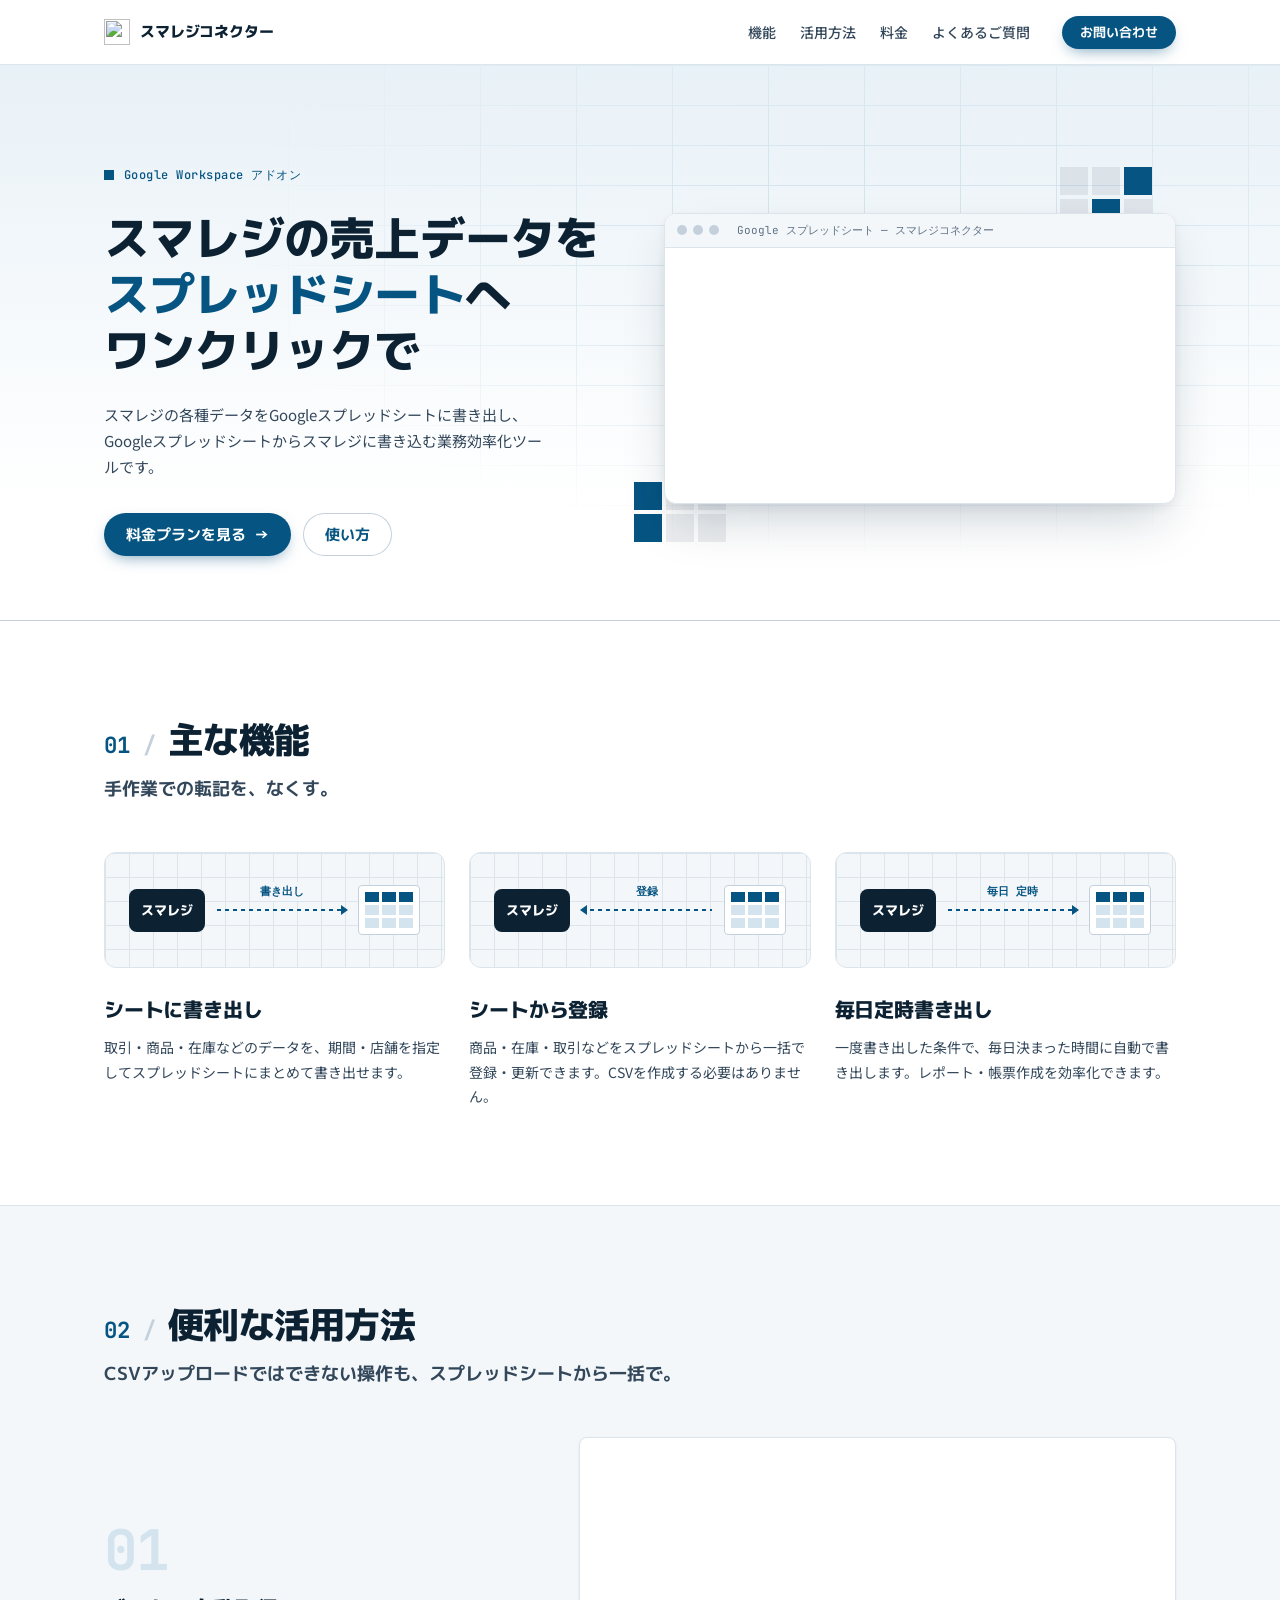
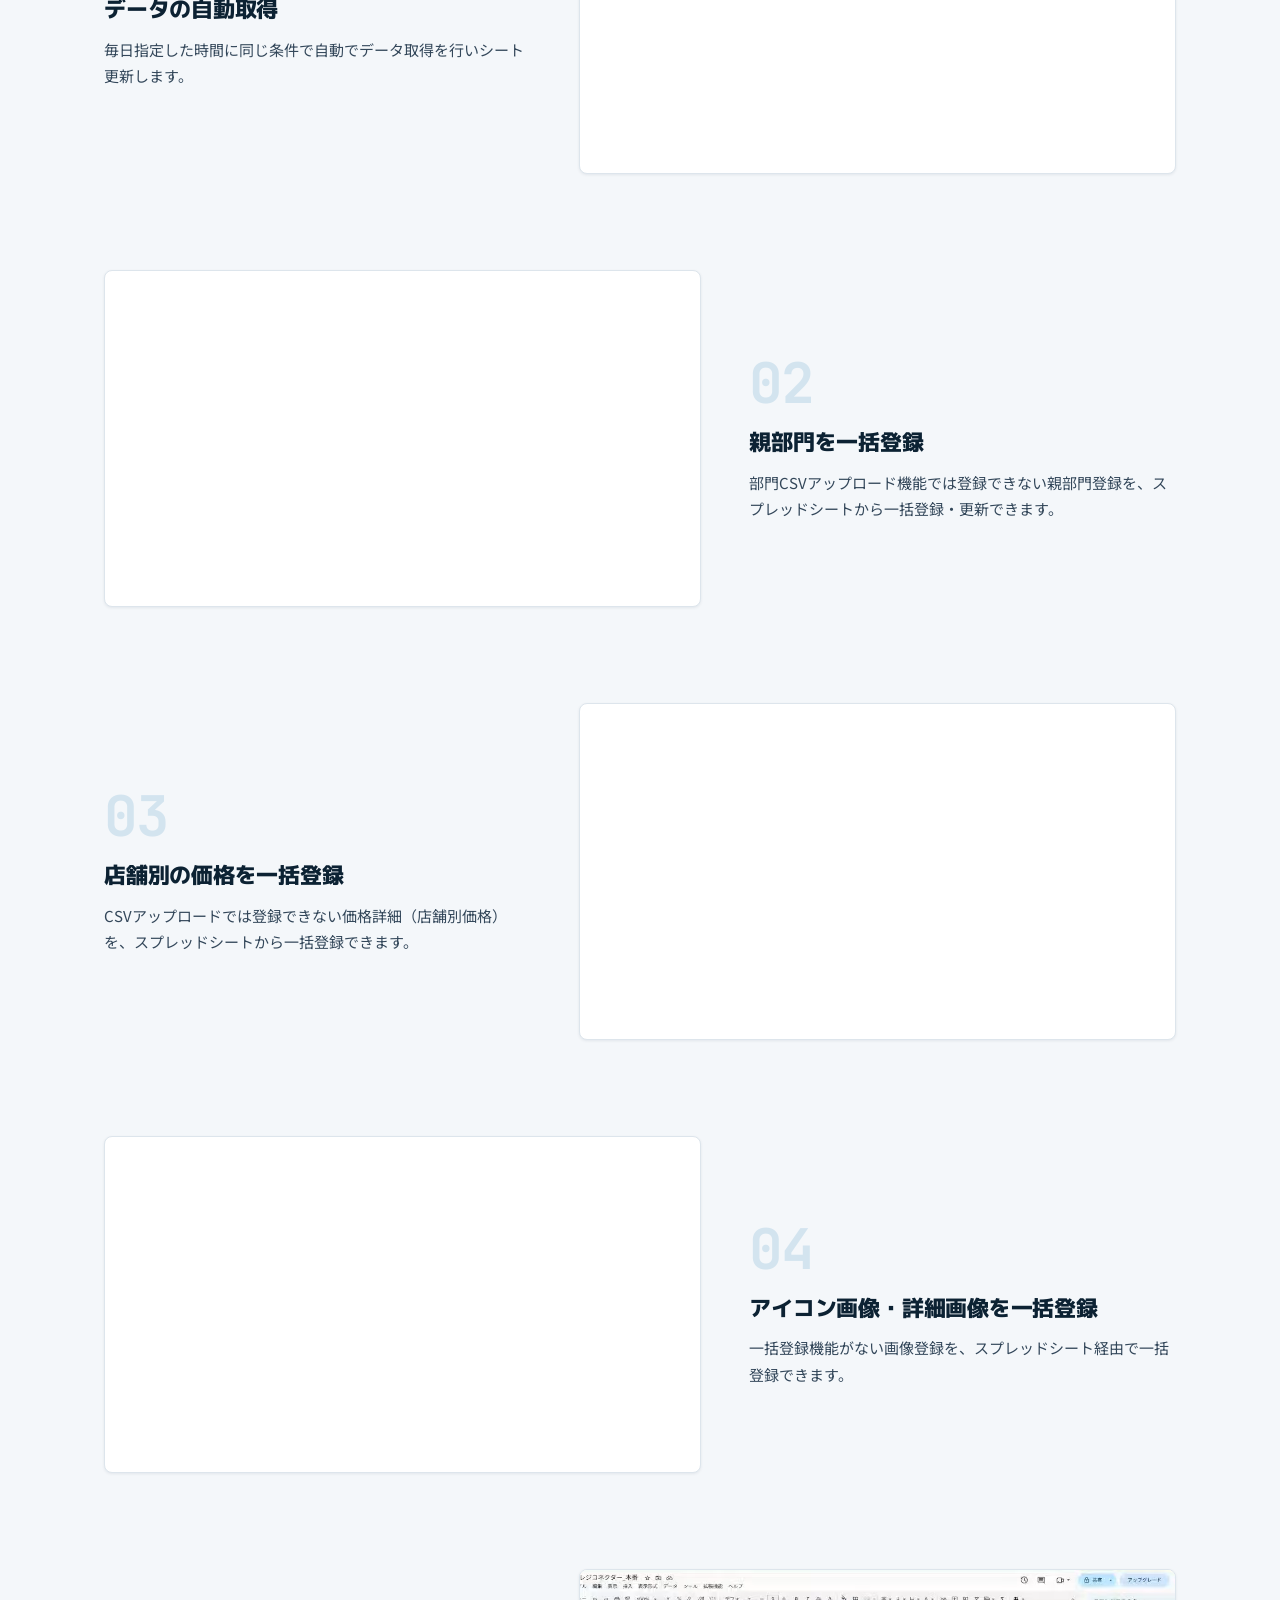
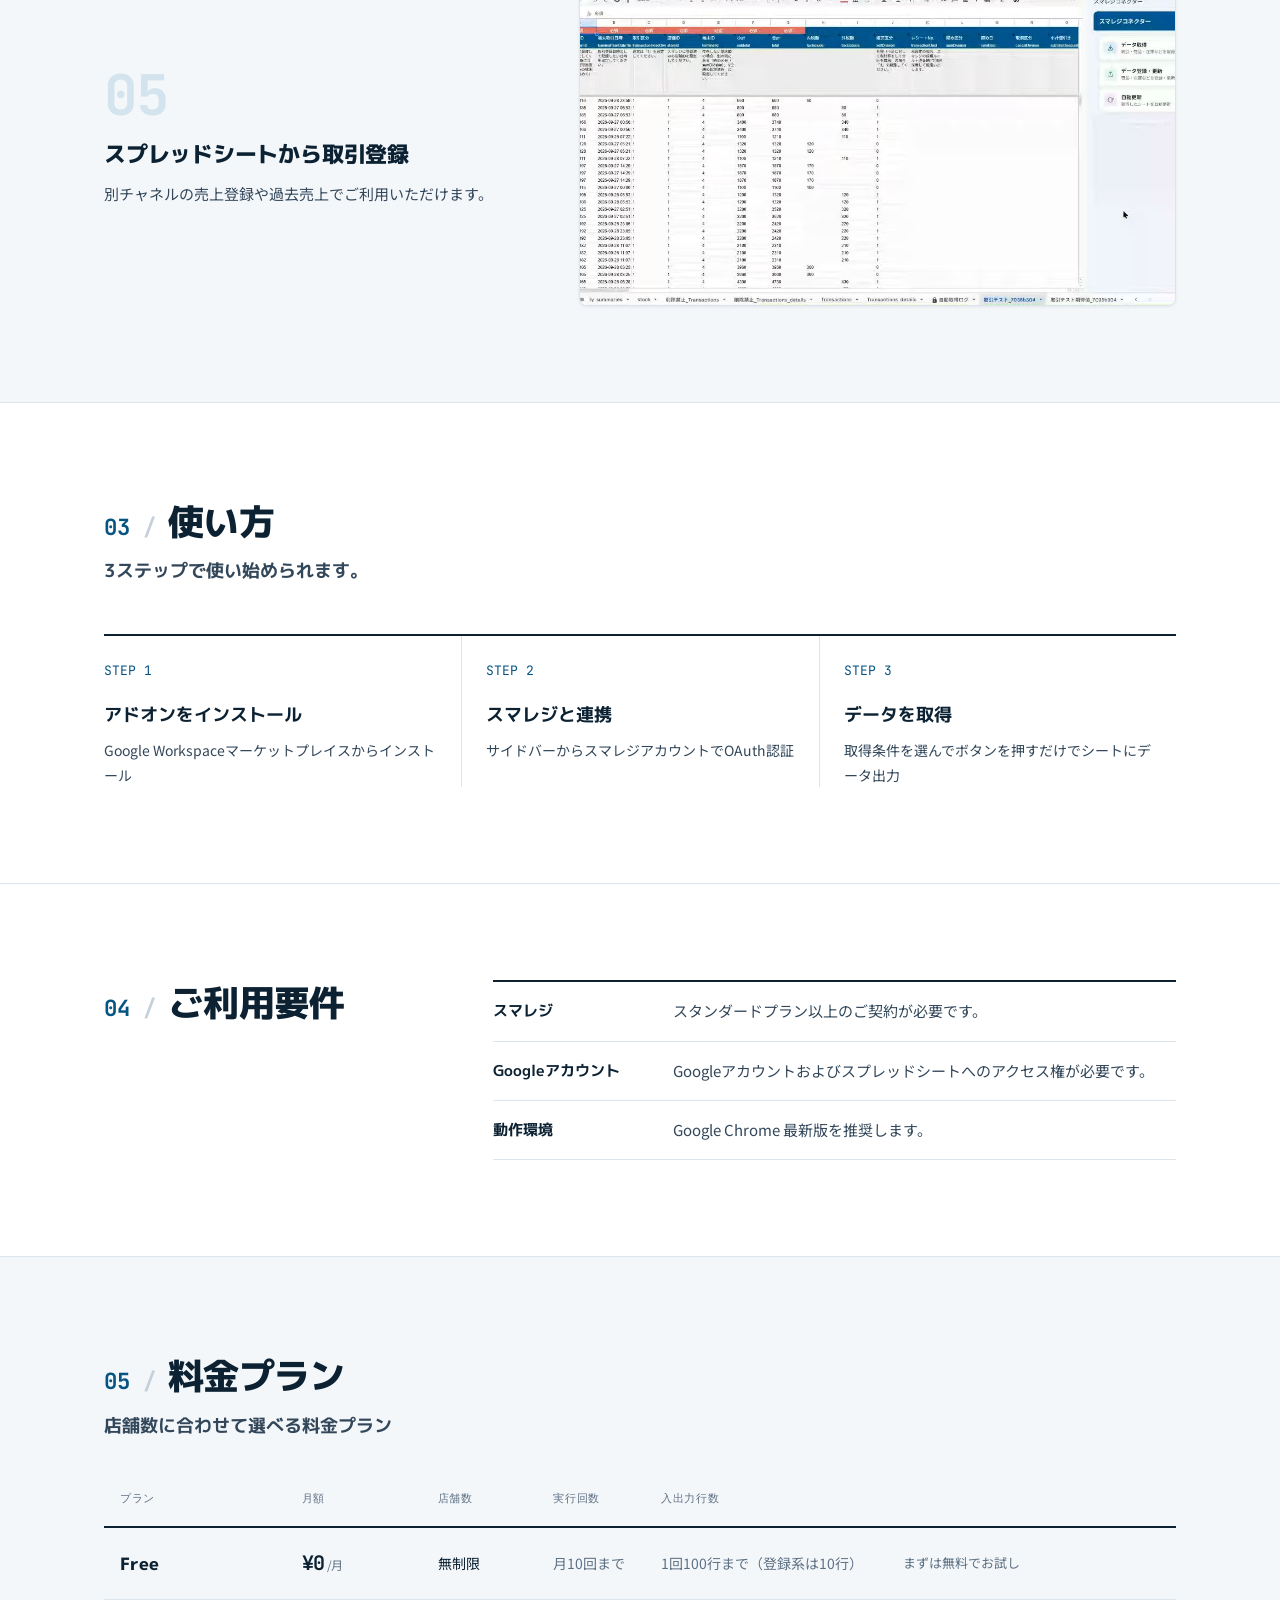
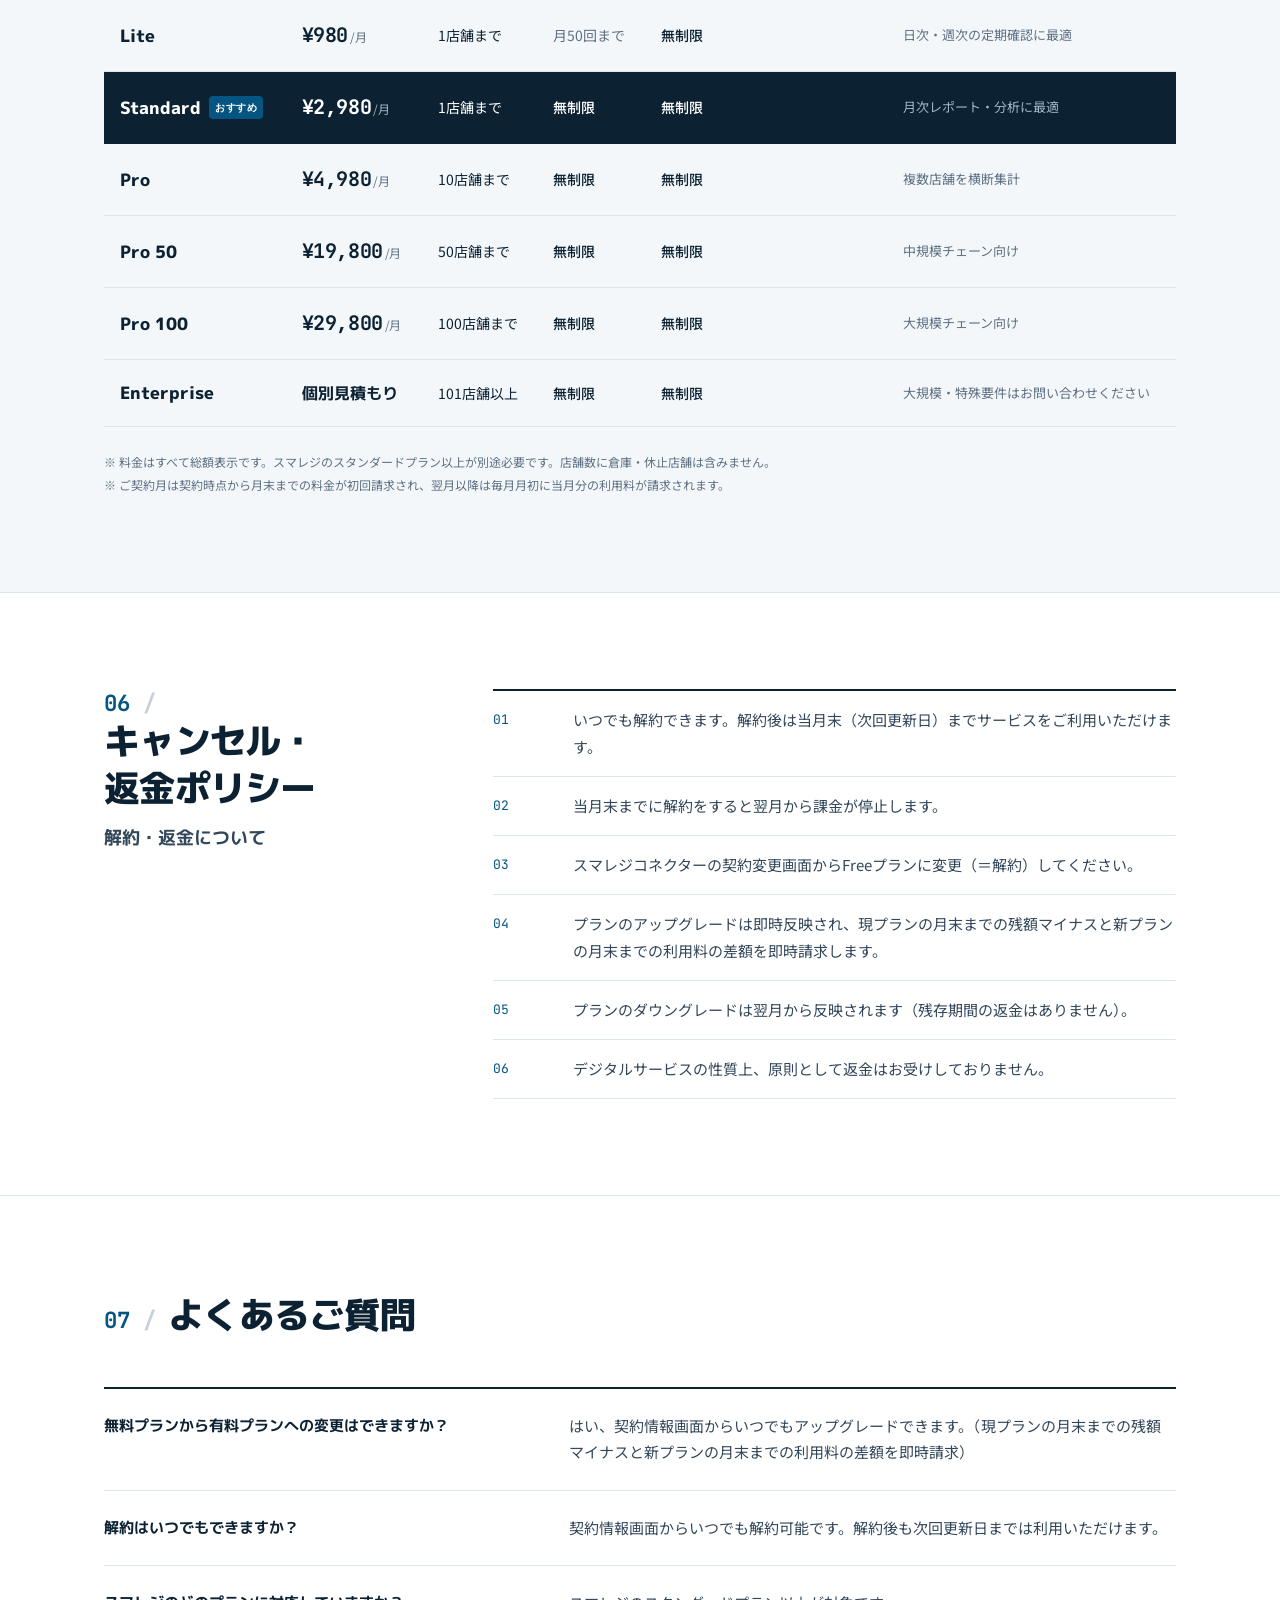
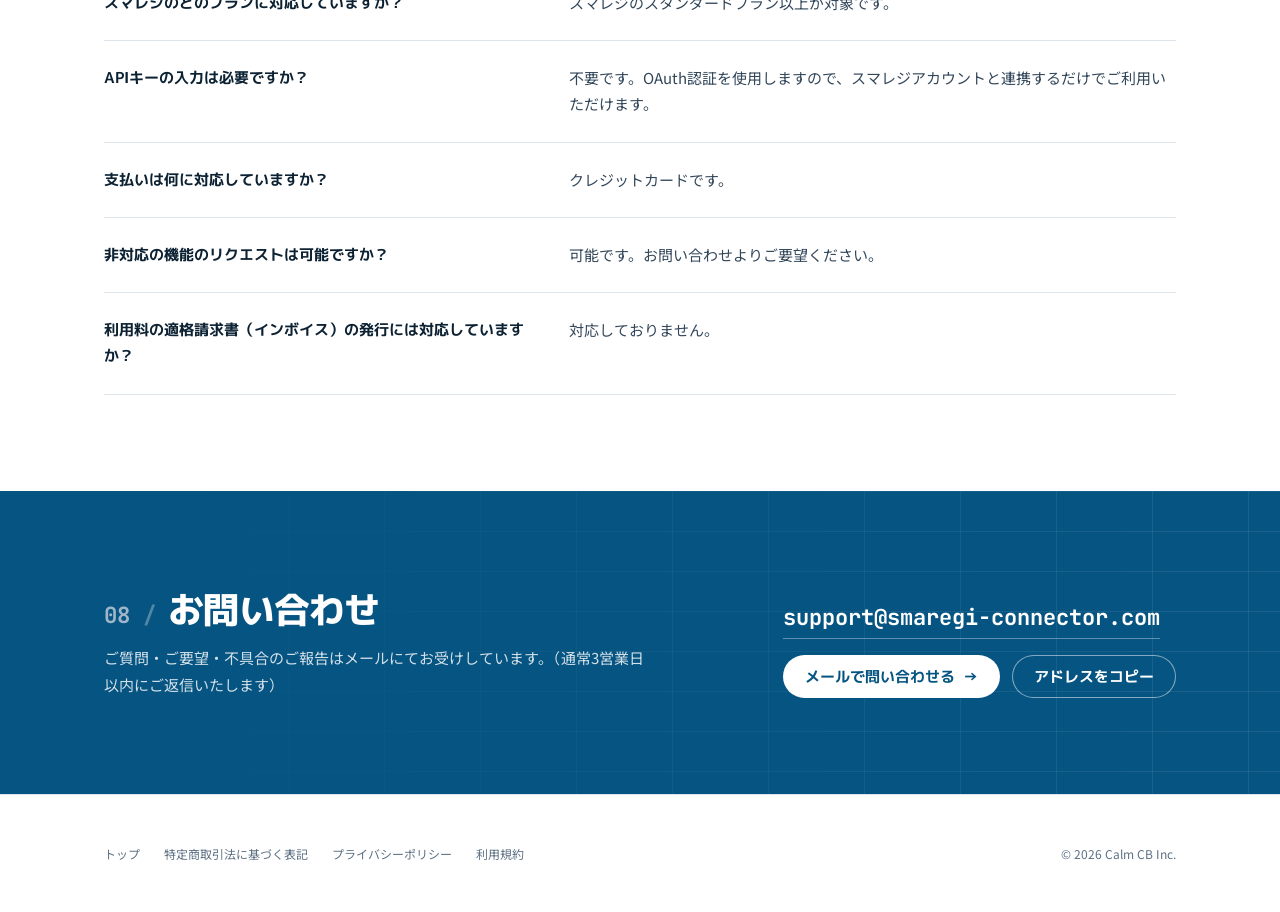
==== index.html @ f249e351 "お問い合わせ: 「Gmailで作成」を「メールで問い合わせる」（mailto）に戻す 汎用性を優先し mailto を主ボタンに戻した。アドレス表示とコピーは残す。  Co-Authored-By: " ====
<!DOCTYPE html>
<html lang="ja">
<head>
<meta charset="UTF-8">
<meta name="viewport" content="width=device-width, initial-scale=1.0">
<meta name="google-site-verification" content="4JwFVcq9dTXXxHo_6FyXq4bkk3JNQrgMYNsH785OgeQ" />
<meta name="google-site-verification" content="PWhk-YNZ_tIHto2kASF0828eLbBlR0onu2i3cxjHOiM" />
<title>スマレジコネクター for スプレッドシート</title>
<link rel="canonical" href="https://smaregi-connector.com/">
<meta name="description" content="スマレジの各種データをGoogleスプレッドシートに書き出し、スプレッドシートからスマレジに書き込む業務効率化ツール。Google Workspace アドオン。">
<link rel="icon" type="image/png" href="icon.png">
<link rel="apple-touch-icon" href="icon.png">
<link rel="preconnect" href="https://fonts.googleapis.com">
<link rel="preconnect" href="https://fonts.gstatic.com" crossorigin>
<link href="https://fonts.googleapis.com/css2?family=M+PLUS+1p:wght@500;700;800&family=Noto+Sans+JP:wght@400;500;700&family=JetBrains+Mono:wght@400;500;700&display=swap" rel="stylesheet">
<link rel="stylesheet" href="site.css">
<style>

/* ---------- ヒーロー ---------- */
.hero { position: relative; overflow: hidden; padding: var(--sp-9) 0 var(--sp-8); border-bottom: 1px solid var(--hairline-strong); background: linear-gradient(180deg, var(--brand-tint) 0%, var(--canvas) 78%); }
/* スプレッドシートの罫線を背景に敷く（Snowflake の線模様に相当） */
.hero::before { content: ''; position: absolute; inset: 0; background-image: linear-gradient(var(--brand-tint-2) 1px, transparent 1px), linear-gradient(90deg, var(--brand-tint-2) 1px, transparent 1px); background-size: calc(var(--cell) * 2.4) var(--cell); -webkit-mask-image: radial-gradient(ellipse 70% 80% at 70% 30%, #000 20%, transparent 75%); mask-image: radial-gradient(ellipse 70% 80% at 70% 30%, #000 20%, transparent 75%); pointer-events: none; }
.hero .container { position: relative; display: grid; grid-template-columns: minmax(0, 6fr) minmax(0, 6fr); gap: var(--sp-7); align-items: center; }
.eyebrow { display: inline-flex; align-items: center; gap: 10px; font-family: var(--font-mono); font-size: 12px; font-weight: 500; letter-spacing: .04em; color: var(--brand); margin-bottom: var(--sp-5); }
.eyebrow::before { content: ''; width: 10px; height: 10px; background: var(--brand); }
.hero h1 { font-family: var(--font-display); font-weight: 800; font-size: var(--fs-hero); line-height: 1.22; letter-spacing: -.02em; margin-bottom: var(--sp-5); text-wrap: balance; }
.hero h1 .mark { color: var(--brand); white-space: nowrap; }
.hero .lead { color: var(--ink-2); max-width: 30em; margin-bottom: var(--sp-6); text-wrap: pretty; }
.hero-actions { display: flex; flex-wrap: wrap; gap: var(--sp-3); }

/* 実際の動作動画をアプリの窓枠に入れて主役にする（Stripe の製品画面合成に相当） */
.stage { position: relative; }
.stage .cells { position: absolute; display: grid; grid-template-columns: repeat(3, 28px); gap: 4px; }
.stage .cells i { display: block; width: 28px; height: 28px; background: var(--ink); opacity: .08; }
.stage .cells i.on { background: var(--brand); opacity: 1; }
.stage .cells.c1 { top: -46px; right: 24px; }
.stage .cells.c2 { bottom: -38px; left: -30px; }
.window { position: relative; background: var(--canvas); border-radius: var(--r-lg); box-shadow: var(--shadow-2); overflow: hidden; border: 1px solid var(--hairline); cursor: zoom-in; }
.window-bar { display: flex; align-items: center; gap: 6px; height: 34px; padding: 0 var(--sp-3); background: var(--canvas-soft); border-bottom: 1px solid var(--hairline); }
.window-bar i { width: 10px; height: 10px; border-radius: 50%; background: var(--hairline-strong); }
.window-bar span { overflow: hidden; white-space: nowrap; text-overflow: ellipsis; margin-left: var(--sp-3); font-family: var(--font-mono); font-size: var(--fs-micro); color: var(--ink-mute); }
.window video { display: block; width: 100%; height: auto; }

/* ---------- セクション共通 ---------- */
.section { padding: var(--sp-9) 0; }
.section + .section { border-top: 1px solid var(--hairline); }
.section-soft { background: var(--canvas-soft); }
.sec-head { margin-bottom: var(--sp-7); }
/* 番号つきの見出し（例: 01 / 主な機能）を大きく、その下の一文を小さく */
.sec-index { display: flex; align-items: baseline; flex-wrap: wrap; gap: 0 var(--sp-3); font-family: var(--font-display); font-weight: 800; font-size: var(--fs-h2); line-height: 1.3; letter-spacing: -.02em; }
.sec-index .no { font-family: var(--font-mono); font-weight: 700; font-size: .62em; color: var(--brand); letter-spacing: 0; }
.sec-index .no::after { content: ' /'; color: var(--hairline-strong); }
.sec-title { font-family: var(--font-display); font-weight: 700; font-size: var(--fs-h3); line-height: 1.6; color: var(--ink-2); margin-top: var(--sp-3); text-wrap: balance; }
.sec-desc { color: var(--ink-mute); margin-top: var(--sp-3); max-width: 36em; }
.split { display: grid; grid-template-columns: minmax(0, 4fr) minmax(0, 8fr); gap: var(--sp-7); align-items: start; }
.split .sec-head { position: sticky; top: 96px; margin-bottom: 0; }

/* ---------- 主な機能: データの向きを図で見せる ---------- */
.flows { display: grid; grid-template-columns: repeat(3, minmax(0, 1fr)); gap: var(--sp-5); }
.flow h3 { font-family: var(--font-display); font-weight: 800; font-size: 20px; margin: var(--sp-5) 0 var(--sp-2); letter-spacing: -.01em; }
.flow p { color: var(--ink-2); font-size: 14px; }
.flow-fig { position: relative; display: grid; grid-template-columns: auto minmax(0, 1fr) auto; align-items: center; gap: var(--sp-3); padding: var(--sp-6) var(--sp-5); border-radius: var(--r-lg); background-color: var(--canvas-soft); background-image: linear-gradient(var(--hairline) 1px, transparent 1px), linear-gradient(90deg, var(--hairline) 1px, transparent 1px); background-size: 24px 24px; border: 1px solid var(--hairline); overflow: hidden; }
.node-app { font-family: var(--font-display); font-weight: 800; font-size: 13px; color: var(--on-brand); background: var(--ink); padding: 10px 12px; border-radius: var(--r-md); white-space: nowrap; }
.node-sheet { display: grid; grid-template-columns: repeat(3, 14px); gap: 3px; padding: 6px; background: var(--canvas); border: 1px solid var(--hairline-strong); border-radius: var(--r-sm); }
.node-sheet i { width: 14px; height: 10px; background: var(--brand-tint-2); }
.node-sheet i:nth-child(-n+3) { background: var(--brand); }
.pipe { position: relative; height: 2px; background-image: linear-gradient(90deg, var(--brand) 50%, transparent 50%); background-size: 8px 2px; animation: dash 1s linear infinite; }
.pipe::after { content: ''; position: absolute; right: -2px; top: -4px; border: 5px solid transparent; border-left: 7px solid var(--brand); border-right: none; }
.pipe.rev { animation-direction: reverse; }
.pipe.rev::after { right: auto; left: -2px; border-left: none; border-right: 7px solid var(--brand); }
.pipe-label { position: absolute; left: 50%; bottom: 10px; transform: translateX(-50%); font-family: var(--font-mono); font-size: var(--fs-micro); font-weight: 700; color: var(--brand); white-space: nowrap; background: var(--canvas-soft); padding: 0 4px; }
@keyframes dash { to { background-position: 8px 0; } }

/* ---------- 活用方法: 左右交互 ---------- */
.usecases { display: flex; flex-direction: column; gap: var(--sp-9); }
.usecase { display: grid; grid-template-columns: minmax(0, 5fr) minmax(0, 7fr); gap: var(--sp-7); align-items: center; }
.usecase:nth-child(even) { grid-template-columns: minmax(0, 7fr) minmax(0, 5fr); }
.usecase:nth-child(even) .usecase-text { order: 2; }
.usecase-num { display: block; font-family: var(--font-mono); font-size: 56px; font-weight: 700; line-height: 1; color: var(--brand-tint-2); margin-bottom: var(--sp-4); letter-spacing: -.04em; }
.usecase h3 { font-family: var(--font-display); font-weight: 800; font-size: 22px; line-height: 1.4; margin-bottom: var(--sp-3); letter-spacing: -.01em; }
.usecase p { color: var(--ink-2); }
.usecase .window { border-radius: var(--r-md); box-shadow: var(--shadow-1); transition: box-shadow .3s var(--ease), transform .3s var(--ease); }
.usecase .window:hover { box-shadow: var(--shadow-2); transform: translateY(-2px); }
.usecase .window video { aspect-ratio: 16 / 9; object-fit: cover; object-position: top; }

/* ---------- 使い方 ---------- */
.steps { display: grid; grid-template-columns: repeat(3, minmax(0, 1fr)); counter-reset: step; border-top: 2px solid var(--ink); }
.step { padding: var(--sp-5) var(--sp-5) 0 0; position: relative; }
.step + .step { padding-left: var(--sp-5); border-left: 1px solid var(--hairline); }
.step .num { display: block; font-size: 13px; color: var(--brand); margin-bottom: var(--sp-4); }
.step h3 { font-family: var(--font-display); font-weight: 700; font-size: var(--fs-h3); margin-bottom: var(--sp-2); }
.step p { color: var(--ink-2); font-size: 14px; }

/* ---------- ご利用要件 ---------- */
.req { display: grid; grid-template-columns: 180px minmax(0, 1fr); border-top: 2px solid var(--ink); }
.req dt, .req dd { padding: var(--sp-4) 0; border-bottom: 1px solid var(--hairline); }
.req dt { font-family: var(--font-display); font-weight: 700; }
.req dd { color: var(--ink-2); }

/* ---------- 料金: スプレッドシートの比較表 ---------- */
.price-table { width: 100%; border-collapse: collapse; font-size: 14px; }
.price-table th, .price-table td { text-align: left; padding: 18px var(--sp-4); border-bottom: 1px solid var(--hairline); vertical-align: middle; }
.price-table thead th { font-family: var(--font-mono); font-size: var(--fs-micro); font-weight: 500; letter-spacing: .06em; color: var(--ink-mute); border-bottom: 2px solid var(--ink); padding-top: 0; }
.price-table tbody tr { transition: background .2s; }
.price-table tbody tr:hover { background: var(--canvas-soft); }
.plan-name { font-family: var(--font-display); font-weight: 800; font-size: 17px; white-space: nowrap; }
.plan-price { font-family: var(--font-mono); font-variant-numeric: tabular-nums; font-weight: 700; font-size: 20px; white-space: nowrap; letter-spacing: -.02em; }
.plan-price small { font-family: var(--font-body); font-size: 12px; font-weight: 400; color: var(--ink-mute); margin-left: 2px; }
.plan-price.quote { font-family: var(--font-display); font-size: 16px; letter-spacing: 0; }
.price-table td.limit { color: var(--ink-mute); }
.price-table td.free { color: var(--ink); font-weight: 500; }
.price-table .note { color: var(--ink-mute); font-size: 13px; }
/* おすすめ行は濃紺で反転（Stripe の featured tier に相当） */
.price-table tr.featured, .price-table tr.featured:hover { background: var(--ink); color: var(--on-brand); }
.price-table tr.featured td { border-bottom-color: var(--ink); }
.price-table tr.featured td.free, .price-table tr.featured .plan-price { color: var(--on-brand); }
.price-table tr.featured .note, .price-table tr.featured .plan-price small { color: var(--on-dark-mute); }
.tag { display: inline-block; margin-left: var(--sp-2); font-family: var(--font-mono); font-size: 10px; font-weight: 700; letter-spacing: .06em; padding: 3px 6px; border-radius: var(--r-sm); background: var(--brand); color: var(--on-brand); vertical-align: 3px; }
.pricing-note { margin-top: var(--sp-5); font-size: 12px; color: var(--ink-mute); line-height: 1.9; }

/* ---------- 解約・返金 ---------- */
.policy { list-style: none; counter-reset: p; border-top: 2px solid var(--ink); }
.policy li { counter-increment: p; display: grid; grid-template-columns: 56px minmax(0, 1fr); gap: var(--sp-5); padding: var(--sp-4) 0; border-bottom: 1px solid var(--hairline); color: var(--ink-2); }
.policy li::before { content: counter(p, decimal-leading-zero); font-family: var(--font-mono); font-size: 13px; color: var(--brand); padding-top: 2px; }

/* ---------- FAQ: 質問と答えを左右に ---------- */
.faq { border-top: 2px solid var(--ink); }
.faq-item { display: grid; grid-template-columns: minmax(0, 5fr) minmax(0, 7fr); gap: var(--sp-6); padding: var(--sp-5) 0; border-bottom: 1px solid var(--hairline); }
.faq-q { font-family: var(--font-display); font-weight: 700; }
.faq-a { color: var(--ink-2); }

/* ---------- お問い合わせ ---------- */
.contact { position: relative; overflow: hidden; background: var(--brand); color: var(--on-brand); padding: var(--sp-9) 0; }
.contact::before { content: ''; position: absolute; inset: 0; background-image: linear-gradient(rgba(255,255,255,.08) 1px, transparent 1px), linear-gradient(90deg, rgba(255,255,255,.08) 1px, transparent 1px); background-size: calc(var(--cell) * 2.4) var(--cell); -webkit-mask-image: linear-gradient(90deg, transparent 10%, #000 90%); mask-image: linear-gradient(90deg, transparent 10%, #000 90%); }
.contact .container { position: relative; display: flex; align-items: flex-end; justify-content: space-between; gap: var(--sp-6); flex-wrap: wrap; }
.contact .sec-index .no { color: var(--on-dark-mute); }
.contact .sec-index .no::after { color: rgba(255,255,255,.3); }
.contact .sec-desc { color: rgba(255,255,255,.82); }
.contact .btn-primary { background: var(--on-brand); color: var(--brand); box-shadow: none; }
.contact .btn-primary:hover { background: var(--brand-tint); }
/* メールアプリが設定されていない PC でも問い合わせられるよう、アドレスを表示してコピーも用意する */
.mail { display: flex; flex-direction: column; gap: var(--sp-4); }
.mail-address { font-family: var(--font-mono); font-weight: 700; font-size: clamp(16px, 2vw, 22px); color: var(--on-brand); text-decoration: none; border-bottom: 1px solid rgba(255,255,255,.35); align-self: flex-start; overflow-wrap: anywhere; }
.mail-address:hover { border-bottom-color: var(--on-brand); }
.mail-actions { display: flex; flex-wrap: wrap; gap: var(--sp-3); }
.btn { border: none; cursor: pointer; }
.btn-outline { color: var(--on-brand); background: transparent; box-shadow: inset 0 0 0 1px rgba(255,255,255,.5); }
.btn-outline:hover { box-shadow: inset 0 0 0 1px var(--on-brand); background: rgba(255,255,255,.08); }

/* ---------- 動画の拡大表示 ---------- */
.video-modal { display: none; position: fixed; inset: 0; background: rgba(6, 22, 34, .86); z-index: 100; align-items: center; justify-content: center; padding: var(--sp-5); }
.video-modal.open { display: flex; }
.video-modal video { max-width: min(1100px, 95vw); max-height: 90vh; border-radius: var(--r-md); }
.video-modal-close { position: absolute; top: var(--sp-4); right: var(--sp-5); background: none; border: none; color: var(--on-brand); font-size: 34px; line-height: 1; cursor: pointer; }

/* ---------- 入場アニメーション ---------- */
@keyframes rise { from { opacity: 0; transform: translateY(14px); } to { opacity: 1; transform: none; } }
.hero-copy > * { animation: rise .7s var(--ease) both; }
.hero-copy > :nth-child(2) { animation-delay: .08s; }
.hero-copy > :nth-child(3) { animation-delay: .16s; }
.hero-copy > :nth-child(4) { animation-delay: .24s; }
.stage { animation: rise .9s .2s var(--ease) both; }

/* ---------- スマホ ---------- */
@media (max-width: 860px) {
  .hero { padding-top: var(--sp-8); }
  .hero .container, .split, .usecase, .usecase:nth-child(even) { grid-template-columns: 1fr; }
  .usecase:nth-child(even) .usecase-text { order: 0; }
  .split .sec-head { position: static; margin-bottom: var(--sp-6); }
  .stage .cells { display: none; }
  .usecases { gap: var(--sp-8); }
  .steps, .flows { grid-template-columns: 1fr; }
  .step, .step + .step { padding: var(--sp-5) 0; border-left: none; border-bottom: 1px solid var(--hairline); }
  .faq-item { grid-template-columns: 1fr; gap: var(--sp-2); }
  .req { grid-template-columns: 1fr; }
  .req dt { border-bottom: none; padding-bottom: 0; }
  .req dd { padding-top: var(--sp-1); }
  /* 料金表は1プラン1ブロックに組み替える */
  .price-table thead { display: none; }
  .price-table, .price-table tbody, .price-table tr, .price-table td { display: block; width: 100%; }
  .price-table tr { display: grid; grid-template-columns: 1fr auto; padding: var(--sp-4); border-bottom: 1px solid var(--hairline); }
  .price-table td { padding: 2px 0; border: none; }
  .price-table td[data-label] { grid-column: 1 / -1; display: flex; justify-content: space-between; gap: var(--sp-4); font-size: 13px; }
  .price-table td[data-label]::before { content: attr(data-label); color: var(--ink-mute); }
  .price-table tr.featured td[data-label]::before { color: var(--on-dark-mute); }
  .price-table td.price-cell { text-align: right; }
  .price-table td.note { grid-column: 1 / -1; padding-top: var(--sp-2); }
  .contact .container { align-items: flex-start; }
}
</style>
</head>
<body>

<header class="site-header">
  <div class="container">
    <a class="logo" href="#top"><img src="icon.png" alt="">スマレジコネクター</a>
    <nav class="nav" aria-label="ページ内">
      <a href="#features">機能</a>
      <a href="#usecases">活用方法</a>
      <a href="#pricing">料金</a>
      <a href="#faq">よくあるご質問</a>
    </nav>
    <a class="btn btn-primary" href="#contact">お問い合わせ</a>
  </div>
</header>

<main id="top">

<section class="hero">
  <div class="container">
    <div class="hero-copy">
      <span class="eyebrow">Google Workspace アドオン</span>
      <h1><span class="ph">スマレジの売上データを</span><span class="ph"><span class="mark">スプレッドシート</span>へ</span><span class="ph">ワンクリックで</span></h1>
      <p class="lead">スマレジの各種データをGoogleスプレッドシートに書き出し、Googleスプレッドシートからスマレジに書き込む業務効率化ツールです。</p>
      <div class="hero-actions">
        <a class="btn btn-primary" href="#pricing">料金プランを見る <span class="arrow">→</span></a>
        <a class="btn btn-ghost" href="#how">使い方</a>
      </div>
    </div>
    <div class="stage">
      <div class="cells c1" aria-hidden="true"><i></i><i></i><i class="on"></i><i></i><i class="on"></i><i></i></div>
      <div class="cells c2" aria-hidden="true"><i class="on"></i><i></i><i></i><i class="on"></i><i></i><i></i></div>
      <div class="window" onclick="openVideoModal('demo.webm')" role="button" tabindex="0" aria-label="動作イメージを拡大">
        <div class="window-bar"><i></i><i></i><i></i><span>Google スプレッドシート — スマレジコネクター</span></div>
        <video src="demo.webm" width="1920" height="970" autoplay loop muted playsinline></video>
      </div>
    </div>
  </div>
</section>

<section class="section" id="features">
  <div class="container">
    <div class="sec-head">
      <h2 class="sec-index"><span class="no">01</span>主な機能</h2>
      <p class="sec-title">手作業での転記を、なくす。</p>
    </div>
    <div class="flows">
      <div class="flow">
        <div class="flow-fig" aria-hidden="true"><span class="node-app">スマレジ</span><span class="pipe"><span class="pipe-label">書き出し</span></span><span class="node-sheet"><i></i><i></i><i></i><i></i><i></i><i></i><i></i><i></i><i></i></span></div>
        <h3>シートに書き出し</h3>
        <p>取引・商品・在庫などのデータを、期間・店舗を指定してスプレッドシートにまとめて書き出せます。</p>
      </div>
      <div class="flow">
        <div class="flow-fig" aria-hidden="true"><span class="node-app">スマレジ</span><span class="pipe rev"><span class="pipe-label">登録</span></span><span class="node-sheet"><i></i><i></i><i></i><i></i><i></i><i></i><i></i><i></i><i></i></span></div>
        <h3>シートから登録</h3>
        <p>商品・在庫・取引などをスプレッドシートから一括で登録・更新できます。CSVを作成する必要はありません。</p>
      </div>
      <div class="flow">
        <div class="flow-fig" aria-hidden="true"><span class="node-app">スマレジ</span><span class="pipe"><span class="pipe-label">毎日 定時</span></span><span class="node-sheet"><i></i><i></i><i></i><i></i><i></i><i></i><i></i><i></i><i></i></span></div>
        <h3>毎日定時書き出し</h3>
        <p>一度書き出した条件で、毎日決まった時間に自動で書き出します。レポート・帳票作成を効率化できます。</p>
      </div>
    </div>
  </div>
</section>

<section class="section section-soft" id="usecases">
  <div class="container">
    <div class="sec-head">
      <h2 class="sec-index"><span class="no">02</span>便利な活用方法</h2>
      <p class="sec-title">CSVアップロードではできない操作も、<wbr>スプレッドシートから一括で。</p>
    </div>
    <div class="usecases">
      <div class="usecase">
        <div class="usecase-text"><span class="usecase-num">01</span><h3>データの自動取得</h3><p>毎日指定した時間に同じ条件で自動でデータ取得を行いシート更新します。</p></div>
        <div class="window" onclick="openVideoModal('usecase1.webm')" role="button" tabindex="0" aria-label="データの自動取得の動画を拡大"><video src="usecase1.webm" autoplay loop muted playsinline></video></div>
      </div>
      <div class="usecase">
        <div class="usecase-text"><span class="usecase-num">02</span><h3>親部門を一括登録</h3><p>部門CSVアップロード機能では登録できない親部門登録を、スプレッドシートから一括登録・更新できます。</p></div>
        <div class="window" onclick="openVideoModal('usecase2.webm')" role="button" tabindex="0" aria-label="親部門を一括登録の動画を拡大"><video src="usecase2.webm" autoplay loop muted playsinline></video></div>
      </div>
      <div class="usecase">
        <div class="usecase-text"><span class="usecase-num">03</span><h3>店舗別の価格を一括登録</h3><p>CSVアップロードでは登録できない価格詳細（店舗別価格）を、スプレッドシートから一括登録できます。</p></div>
        <div class="window" onclick="openVideoModal('usecase3.webm')" role="button" tabindex="0" aria-label="店舗別の価格を一括登録の動画を拡大"><video src="usecase3.webm" autoplay loop muted playsinline></video></div>
      </div>
      <div class="usecase">
        <div class="usecase-text"><span class="usecase-num">04</span><h3>アイコン画像・詳細画像を一括登録</h3><p>一括登録機能がない画像登録を、スプレッドシート経由で一括登録できます。</p></div>
        <div class="window" onclick="openVideoModal('usecase4.webm')" role="button" tabindex="0" aria-label="画像を一括登録の動画を拡大"><video src="usecase4.webm" autoplay loop muted playsinline></video></div>
      </div>
      <div class="usecase">
        <div class="usecase-text"><span class="usecase-num">05</span><h3>スプレッドシートから取引登録</h3><p>別チャネルの売上登録や過去売上でご利用いただけます。</p></div>
        <div class="window" onclick="openVideoModal('usecase5.webm')" role="button" tabindex="0" aria-label="スプレッドシートから取引登録の動画を拡大"><video src="usecase5.webm" autoplay loop muted playsinline></video></div>
      </div>
    </div>
  </div>
</section>

<section class="section" id="how">
  <div class="container">
    <div class="sec-head">
      <h2 class="sec-index"><span class="no">03</span>使い方</h2>
      <p class="sec-title">3ステップで使い始められます。</p>
    </div>
    <div class="steps">
      <div class="step"><span class="num">STEP 1</span><h3>アドオンをインストール</h3><p>Google Workspaceマーケットプレイスからインストール</p></div>
      <div class="step"><span class="num">STEP 2</span><h3>スマレジと連携</h3><p>サイドバーからスマレジアカウントでOAuth認証</p></div>
      <div class="step"><span class="num">STEP 3</span><h3>データを取得</h3><p>取得条件を選んでボタンを押すだけでシートにデータ出力</p></div>
    </div>
  </div>
</section>

<section class="section">
  <div class="container split">
    <div class="sec-head">
      <h2 class="sec-index"><span class="no">04</span>ご利用要件</h2>
    </div>
    <dl class="req">
      <dt>スマレジ</dt><dd>スタンダードプラン以上のご契約が必要です。</dd>
      <dt>Googleアカウント</dt><dd>Googleアカウントおよびスプレッドシートへのアクセス権が必要です。</dd>
      <dt>動作環境</dt><dd>Google Chrome 最新版を推奨します。</dd>
    </dl>
  </div>
</section>

<section class="section section-soft" id="pricing">
  <div class="container">
    <div class="sec-head">
      <h2 class="sec-index"><span class="no">05</span>料金プラン</h2>
      <p class="sec-title">店舗数に合わせて選べる料金プラン</p>
    </div>
    <table class="price-table">
      <thead>
        <tr><th>プラン</th><th>月額</th><th>店舗数</th><th>実行回数</th><th>入出力行数</th><th></th></tr>
      </thead>
      <tbody>
        <tr>
          <td class="plan-name">Free</td>
          <td class="price-cell"><span class="plan-price">¥0<small>/月</small></span></td>
          <td data-label="店舗数">無制限</td>
          <td data-label="実行回数" class="limit">月10回まで</td>
          <td data-label="入出力行数" class="limit">1回100行まで（登録系は10行）</td>
          <td class="note">まずは無料でお試し</td>
        </tr>
        <tr>
          <td class="plan-name">Lite</td>
          <td class="price-cell"><span class="plan-price">¥980<small>/月</small></span></td>
          <td data-label="店舗数">1店舗まで</td>
          <td data-label="実行回数" class="limit">月50回まで</td>
          <td data-label="入出力行数" class="free">無制限</td>
          <td class="note">日次・週次の定期確認に最適</td>
        </tr>
        <tr class="featured">
          <td class="plan-name">Standard<span class="tag">おすすめ</span></td>
          <td class="price-cell"><span class="plan-price">¥2,980<small>/月</small></span></td>
          <td data-label="店舗数">1店舗まで</td>
          <td data-label="実行回数" class="free">無制限</td>
          <td data-label="入出力行数" class="free">無制限</td>
          <td class="note">月次レポート・分析に最適</td>
        </tr>
        <tr>
          <td class="plan-name">Pro</td>
          <td class="price-cell"><span class="plan-price">¥4,980<small>/月</small></span></td>
          <td data-label="店舗数">10店舗まで</td>
          <td data-label="実行回数" class="free">無制限</td>
          <td data-label="入出力行数" class="free">無制限</td>
          <td class="note">複数店舗を横断集計</td>
        </tr>
        <tr>
          <td class="plan-name">Pro 50</td>
          <td class="price-cell"><span class="plan-price">¥19,800<small>/月</small></span></td>
          <td data-label="店舗数">50店舗まで</td>
          <td data-label="実行回数" class="free">無制限</td>
          <td data-label="入出力行数" class="free">無制限</td>
          <td class="note">中規模チェーン向け</td>
        </tr>
        <tr>
          <td class="plan-name">Pro 100</td>
          <td class="price-cell"><span class="plan-price">¥29,800<small>/月</small></span></td>
          <td data-label="店舗数">100店舗まで</td>
          <td data-label="実行回数" class="free">無制限</td>
          <td data-label="入出力行数" class="free">無制限</td>
          <td class="note">大規模チェーン向け</td>
        </tr>
        <tr>
          <td class="plan-name">Enterprise</td>
          <td class="price-cell"><span class="plan-price quote">個別見積もり</span></td>
          <td data-label="店舗数">101店舗以上</td>
          <td data-label="実行回数" class="free">無制限</td>
          <td data-label="入出力行数" class="free">無制限</td>
          <td class="note">大規模・特殊要件はお問い合わせください</td>
        </tr>
      </tbody>
    </table>
    <p class="pricing-note">※ 料金はすべて総額表示です。スマレジのスタンダードプラン以上が別途必要です。店舗数に倉庫・休止店舗は含みません。<br>※ ご契約月は契約時点から月末までの料金が初回請求され、翌月以降は毎月月初に当月分の利用料が請求されます。</p>
  </div>
</section>

<section class="section">
  <div class="container split">
    <div class="sec-head">
      <h2 class="sec-index"><span class="no">06</span>キャンセル・返金ポリシー</h2>
      <p class="sec-title">解約・返金について</p>
    </div>
    <ol class="policy">
      <li>いつでも解約できます。解約後は当月末（次回更新日）までサービスをご利用いただけます。</li>
      <li>当月末までに解約をすると翌月から課金が停止します。</li>
      <li>スマレジコネクターの契約変更画面からFreeプランに変更（＝解約）してください。</li>
      <li>プランのアップグレードは即時反映され、現プランの月末までの残額マイナスと新プランの月末までの利用料の差額を即時請求します。</li>
      <li>プランのダウングレードは翌月から反映されます（残存期間の返金はありません）。</li>
      <li>デジタルサービスの性質上、原則として返金はお受けしておりません。</li>
    </ol>
  </div>
</section>

<section class="section" id="faq">
  <div class="container">
    <div class="sec-head">
      <h2 class="sec-index"><span class="no">07</span>よくあるご質問</h2>
    </div>
    <div class="faq">
      <div class="faq-item"><div class="faq-q">無料プランから有料プランへの変更はできますか？</div><div class="faq-a">はい、契約情報画面からいつでもアップグレードできます。（現プランの月末までの残額マイナスと新プランの月末までの利用料の差額を即時請求）</div></div>
      <div class="faq-item"><div class="faq-q">解約はいつでもできますか？</div><div class="faq-a">契約情報画面からいつでも解約可能です。解約後も次回更新日までは利用いただけます。</div></div>
      <div class="faq-item"><div class="faq-q">スマレジのどのプランに対応していますか？</div><div class="faq-a">スマレジのスタンダードプラン以上が対象です。</div></div>
      <div class="faq-item"><div class="faq-q">APIキーの入力は必要ですか？</div><div class="faq-a">不要です。OAuth認証を使用しますので、スマレジアカウントと連携するだけでご利用いただけます。</div></div>
      <div class="faq-item"><div class="faq-q">支払いは何に対応していますか？</div><div class="faq-a">クレジットカードです。</div></div>
      <div class="faq-item"><div class="faq-q">非対応の機能のリクエストは可能ですか？</div><div class="faq-a">可能です。お問い合わせよりご要望ください。</div></div>
      <div class="faq-item"><div class="faq-q">利用料の適格請求書（インボイス）の発行には対応していますか？</div><div class="faq-a">対応しておりません。</div></div>
    </div>
  </div>
</section>

<section class="contact" id="contact">
  <div class="container">
    <div>
      <h2 class="sec-index"><span class="no">08</span>お問い合わせ</h2>
      <p class="sec-desc">ご質問・ご要望・不具合のご報告はメールにてお受けしています。（通常3営業日以内にご返信いたします）</p>
    </div>
    <div class="mail">
      <a class="mail-address" href="mailto:support@smaregi-connector.com">support@smaregi-connector.com</a>
      <div class="mail-actions">
        <a class="btn btn-primary" href="mailto:support@smaregi-connector.com">メールで問い合わせる <span class="arrow">→</span></a>
        <button class="btn btn-outline" type="button" id="copyMail">アドレスをコピー</button>
      </div>
    </div>
  </div>
</section>

</main>

<footer class="site-footer">
  <div class="container">
    <nav class="footer-nav" aria-label="フッター">
      <a href="/">トップ</a>
      <a href="tokusho.html">特定商取引法に基づく表記</a>
      <a href="privacy.html">プライバシーポリシー</a>
      <a href="terms.html">利用規約</a>
    </nav>
    <p>© 2026 Calm CB Inc.</p>
  </div>
</footer>

<div class="video-modal" id="videoModal" onclick="closeVideoModal(event)">
  <button class="video-modal-close" aria-label="閉じる" onclick="closeVideoModal(event)">×</button>
  <video id="modalVideo" controls autoplay loop playsinline></video>
</div>
<script>
function openVideoModal(src){
  var m=document.getElementById('videoModal'), v=document.getElementById('modalVideo');
  v.src=src; m.classList.add('open'); v.play();
}
function closeVideoModal(e){
  if(e && e.target && e.target.id==='modalVideo') return;
  var m=document.getElementById('videoModal'), v=document.getElementById('modalVideo');
  m.classList.remove('open'); v.pause(); v.removeAttribute('src'); v.load();
}
document.getElementById('copyMail').addEventListener('click',function(){
  var b=this, addr='support@smaregi-connector.com';
  function done(ok){ b.textContent = ok ? 'コピーしました' : addr; setTimeout(function(){ b.textContent='アドレスをコピー'; }, 2000); }
  if(navigator.clipboard && navigator.clipboard.writeText){ navigator.clipboard.writeText(addr).then(function(){ done(true); }, function(){ done(false); }); }
  else { done(false); }
});
document.addEventListener('keydown',function(e){
  if(e.key==='Escape') closeVideoModal();
  if((e.key==='Enter'||e.key===' ') && e.target.classList && e.target.classList.contains('window')){ e.preventDefault(); e.target.click(); }
});
</script>

</body>
</html>
---- site.css ----
/* サイト共通: 色・余白・文字サイズのトークンと、全ページ共通の部品（ボタン・ヘッダー・フッター）。
   参考: Stripe（濃紺の文字・等幅の数字）と Snowflake（太い見出し・線模様）。モチーフはアイコンの「セル」 */
:root {
  --brand: #065482;
  --brand-hover: #0a659b;
  --brand-press: #043f62;
  --brand-tint: #e8f1f7;
  --brand-tint-2: #d3e4ef;
  --ink: #0c2233;
  --ink-2: #33475a;
  --ink-mute: #5e7184;
  --canvas: #ffffff;
  --canvas-soft: #f4f7fa;
  --hairline: #dde5ec;
  --hairline-strong: #c4d1dc;
  --on-brand: #ffffff;
  --on-dark-mute: #9fb6c9;

  --font-display: 'M PLUS 1p', 'Noto Sans JP', sans-serif;
  --font-body: 'Noto Sans JP', sans-serif;
  --font-mono: 'JetBrains Mono', ui-monospace, monospace;

  --fs-hero: clamp(28px, 3.7vw, 46px);
  --fs-h2: clamp(24px, 3.2vw, 36px);
  --fs-h3: 18px;
  --fs-body: 15px;
  --fs-small: 13px;
  --fs-micro: 11px;

  --sp-1: 4px; --sp-2: 8px; --sp-3: 12px; --sp-4: 16px; --sp-5: 24px;
  --sp-6: 32px; --sp-7: 48px; --sp-8: 64px; --sp-9: 96px;

  --r-sm: 4px; --r-md: 8px; --r-lg: 12px; --r-pill: 9999px;
  --container: 1120px;
  --cell: 40px;

  --shadow-1: 0 1px 3px rgba(6, 40, 66, 0.08);
  --shadow-2: 0 24px 48px -12px rgba(6, 40, 66, 0.22), 0 4px 12px rgba(6, 40, 66, 0.06);
  --ease: cubic-bezier(.2, .7, .2, 1);
}

* { box-sizing: border-box; margin: 0; padding: 0; }
html { scroll-behavior: smooth; }
section[id] { scroll-margin-top: 64px; }
h1, h2, h3, .sec-title { word-break: auto-phrase; }
.ph { display: inline-block; }
body { font-family: var(--font-body); font-size: var(--fs-body); color: var(--ink); background: var(--canvas); line-height: 1.75; -webkit-font-smoothing: antialiased; }
a { color: inherit; }
.container { max-width: var(--container); margin: 0 auto; padding: 0 var(--sp-5); }
.num { font-family: var(--font-mono); font-variant-numeric: tabular-nums; }

/* ---------- ボタン ---------- */
.btn { display: inline-flex; align-items: center; gap: var(--sp-2); font-family: var(--font-display); font-weight: 700; font-size: 15px; line-height: 1; padding: 14px 22px; border-radius: var(--r-pill); text-decoration: none; transition: background .2s var(--ease), color .2s var(--ease), transform .15s var(--ease), box-shadow .2s var(--ease); }
.btn:active { transform: translateY(1px); }
.btn:focus-visible, a:focus-visible, button:focus-visible { outline: 2px solid var(--brand); outline-offset: 3px; }
.btn-primary { background: var(--brand); color: var(--on-brand); box-shadow: 0 6px 16px -6px rgba(6, 84, 130, .6); }
.btn-primary:hover { background: var(--brand-hover); }
.btn-primary:active { background: var(--brand-press); }
.btn-ghost { color: var(--brand); background: var(--canvas); box-shadow: inset 0 0 0 1px var(--hairline-strong); }
.btn-ghost:hover { box-shadow: inset 0 0 0 1px var(--brand); }
.btn .arrow { transition: transform .2s var(--ease); }
.btn:hover .arrow { transform: translateX(3px); }

/* ---------- ヘッダー ---------- */
.site-header { position: sticky; top: 0; z-index: 50; background: rgba(255, 255, 255, .86); backdrop-filter: saturate(1.4) blur(10px); border-bottom: 1px solid var(--hairline); }
.site-header .container { display: flex; align-items: center; gap: var(--sp-6); height: 64px; }
.logo { display: flex; align-items: center; gap: 10px; text-decoration: none; font-family: var(--font-display); font-weight: 800; font-size: 15px; letter-spacing: -.01em; }
.logo img { width: 26px; height: 26px; }
.nav { display: flex; gap: var(--sp-5); margin-left: auto; }
.nav a { font-size: 14px; font-weight: 500; color: var(--ink-2); text-decoration: none; transition: color .2s; }
.nav a:hover { color: var(--brand); }
.site-header .btn { padding: 10px 18px; font-size: 13px; }

/* ---------- フッター ---------- */
.site-footer { padding: var(--sp-7) 0; border-top: 1px solid var(--hairline); font-size: 12px; color: var(--ink-mute); }
.site-footer .container { display: flex; justify-content: space-between; align-items: center; gap: var(--sp-4); flex-wrap: wrap; }
.footer-nav { display: flex; flex-wrap: wrap; gap: var(--sp-2) var(--sp-5); }
.footer-nav a { text-decoration: none; transition: color .2s; }
.footer-nav a:hover { color: var(--brand); }

@media (prefers-reduced-motion: reduce) { *, *::before, *::after { animation: none !important; transition: none !important; } html { scroll-behavior: auto; } }

@media (max-width: 860px) {
  .nav { display: none; }
  .site-header .btn { margin-left: auto; }
}
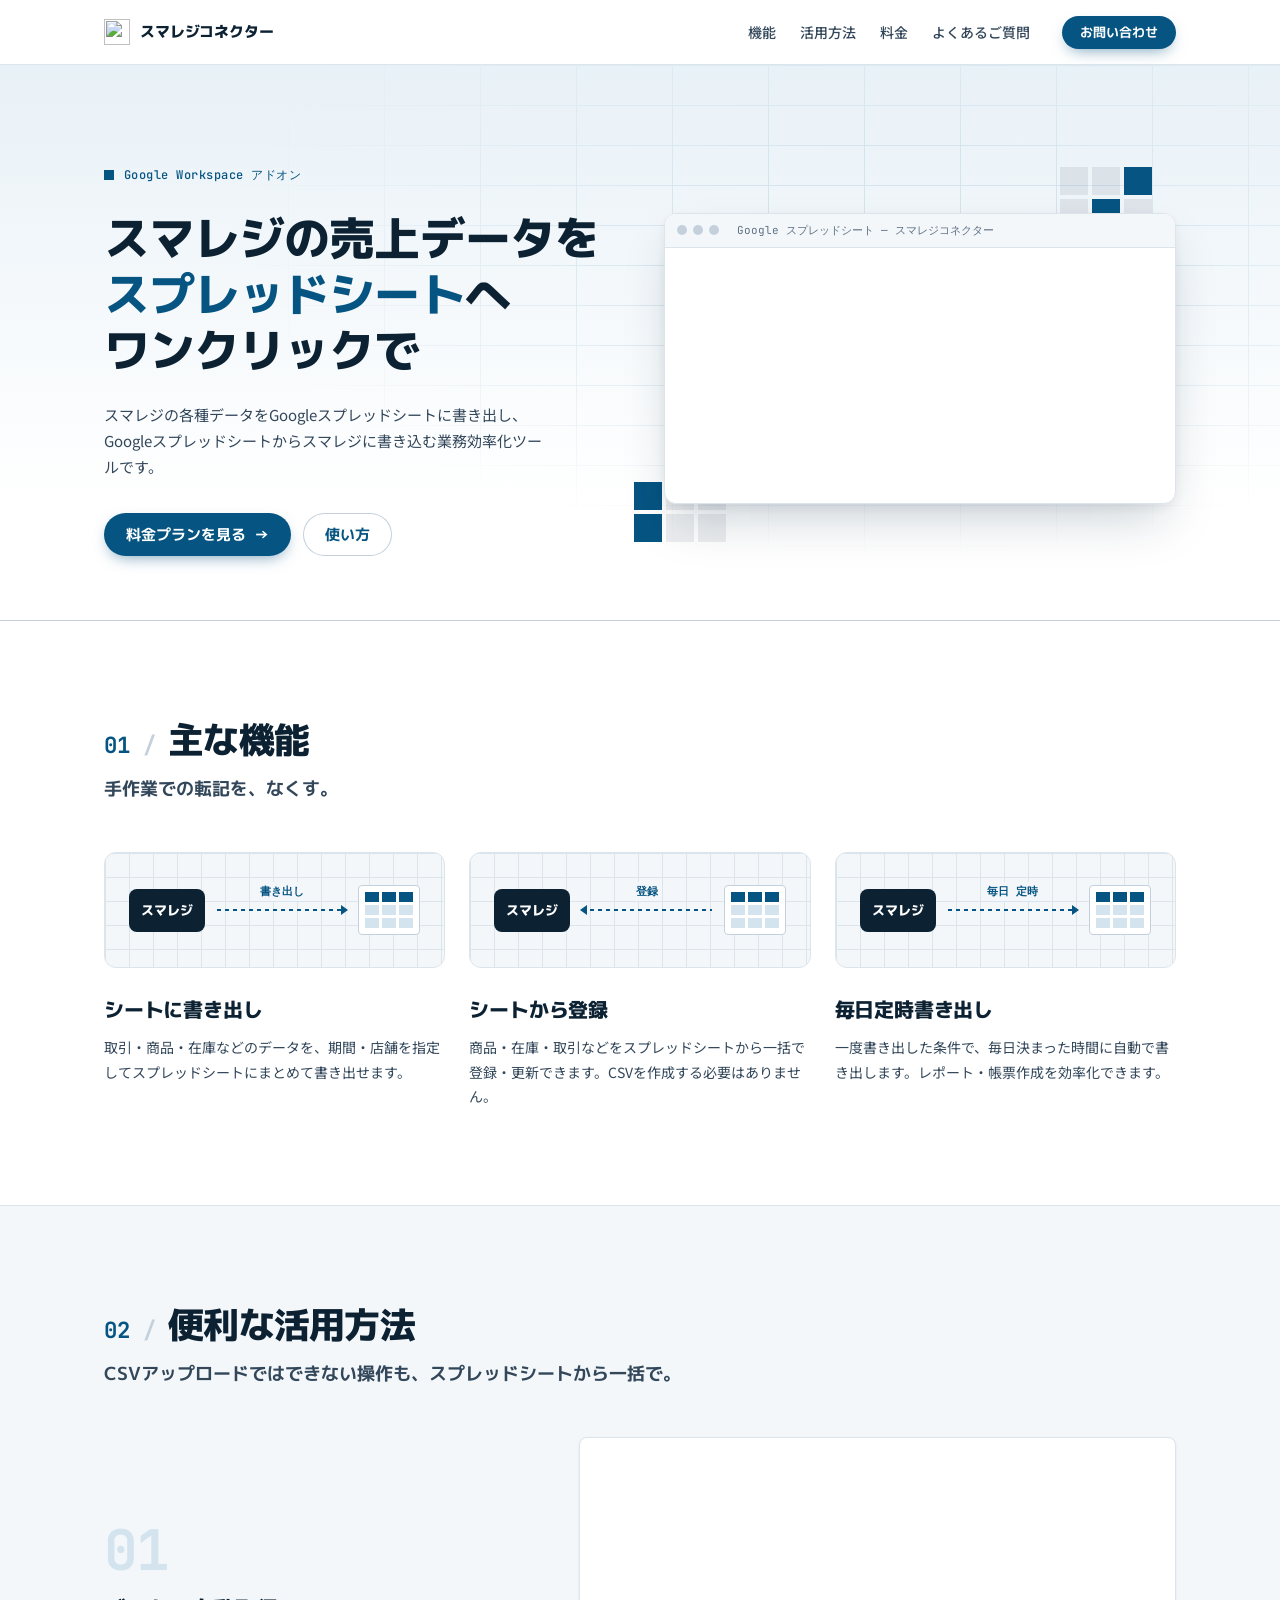
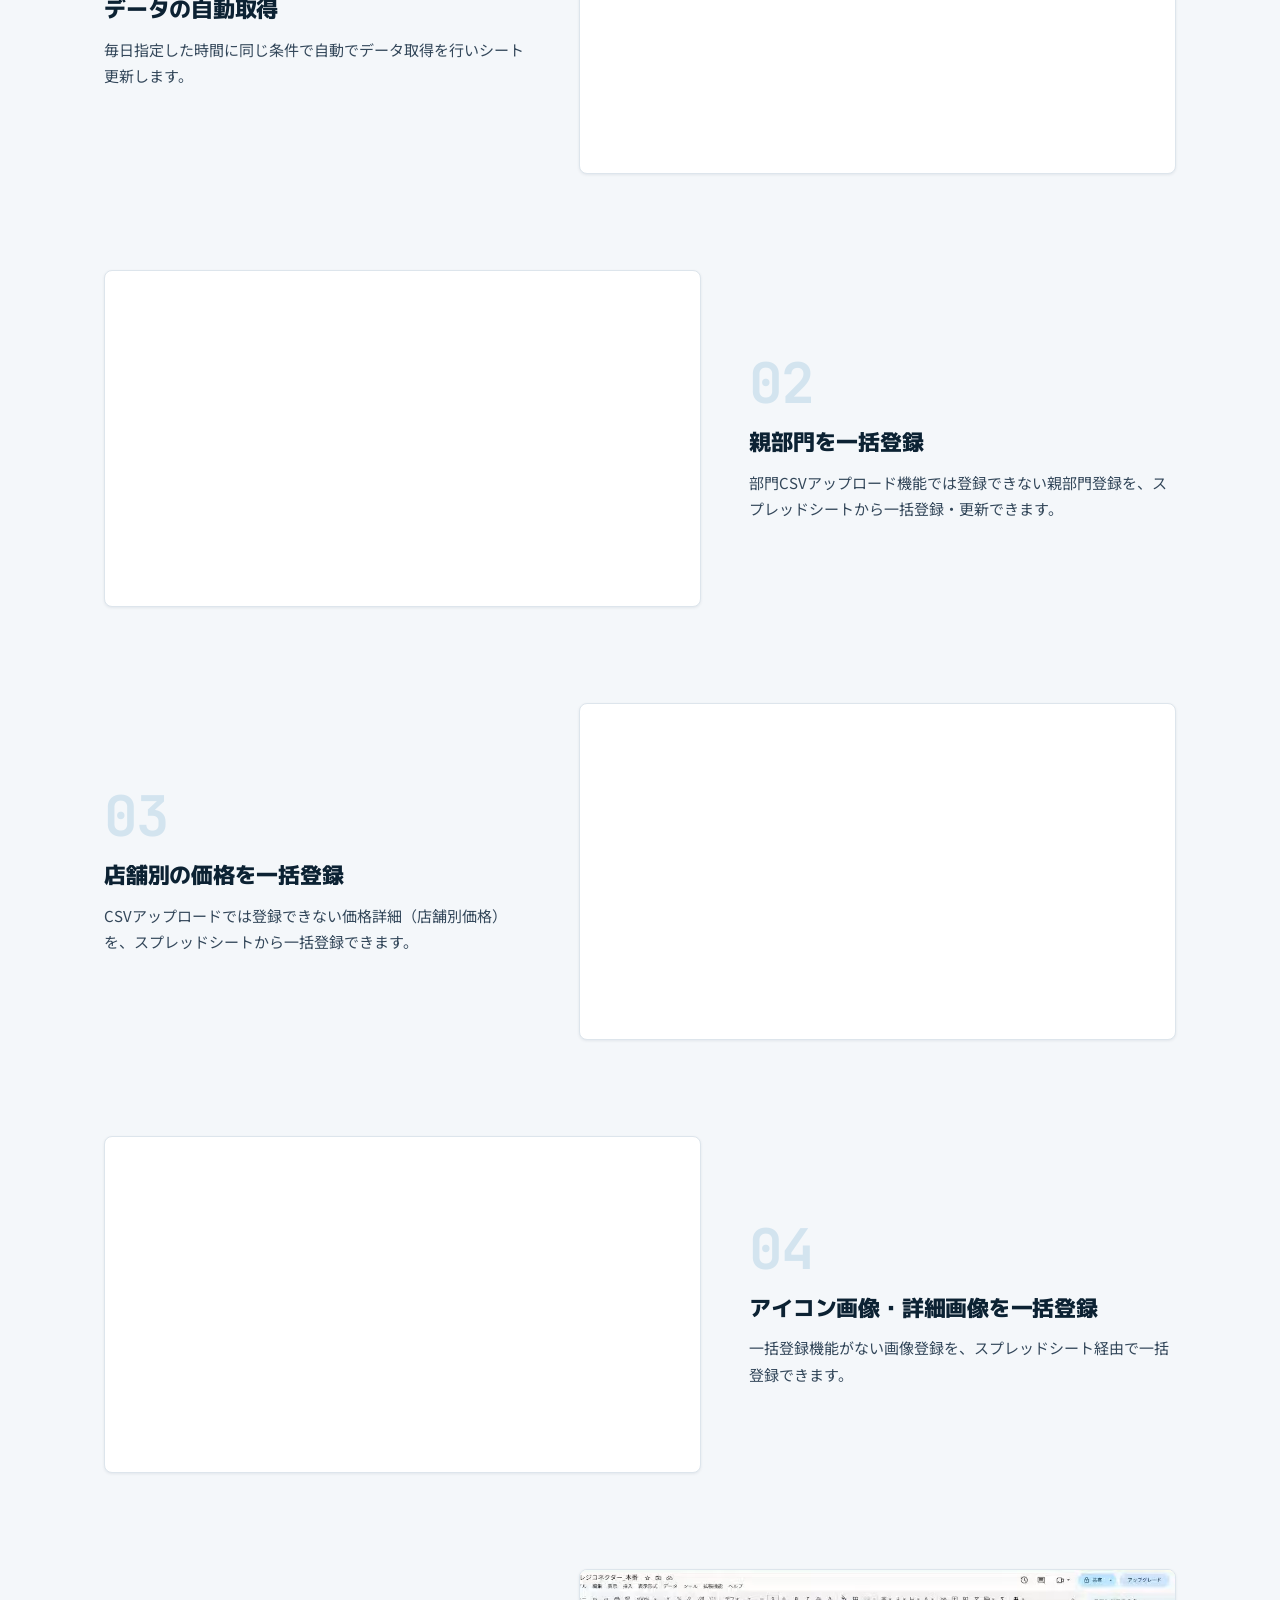
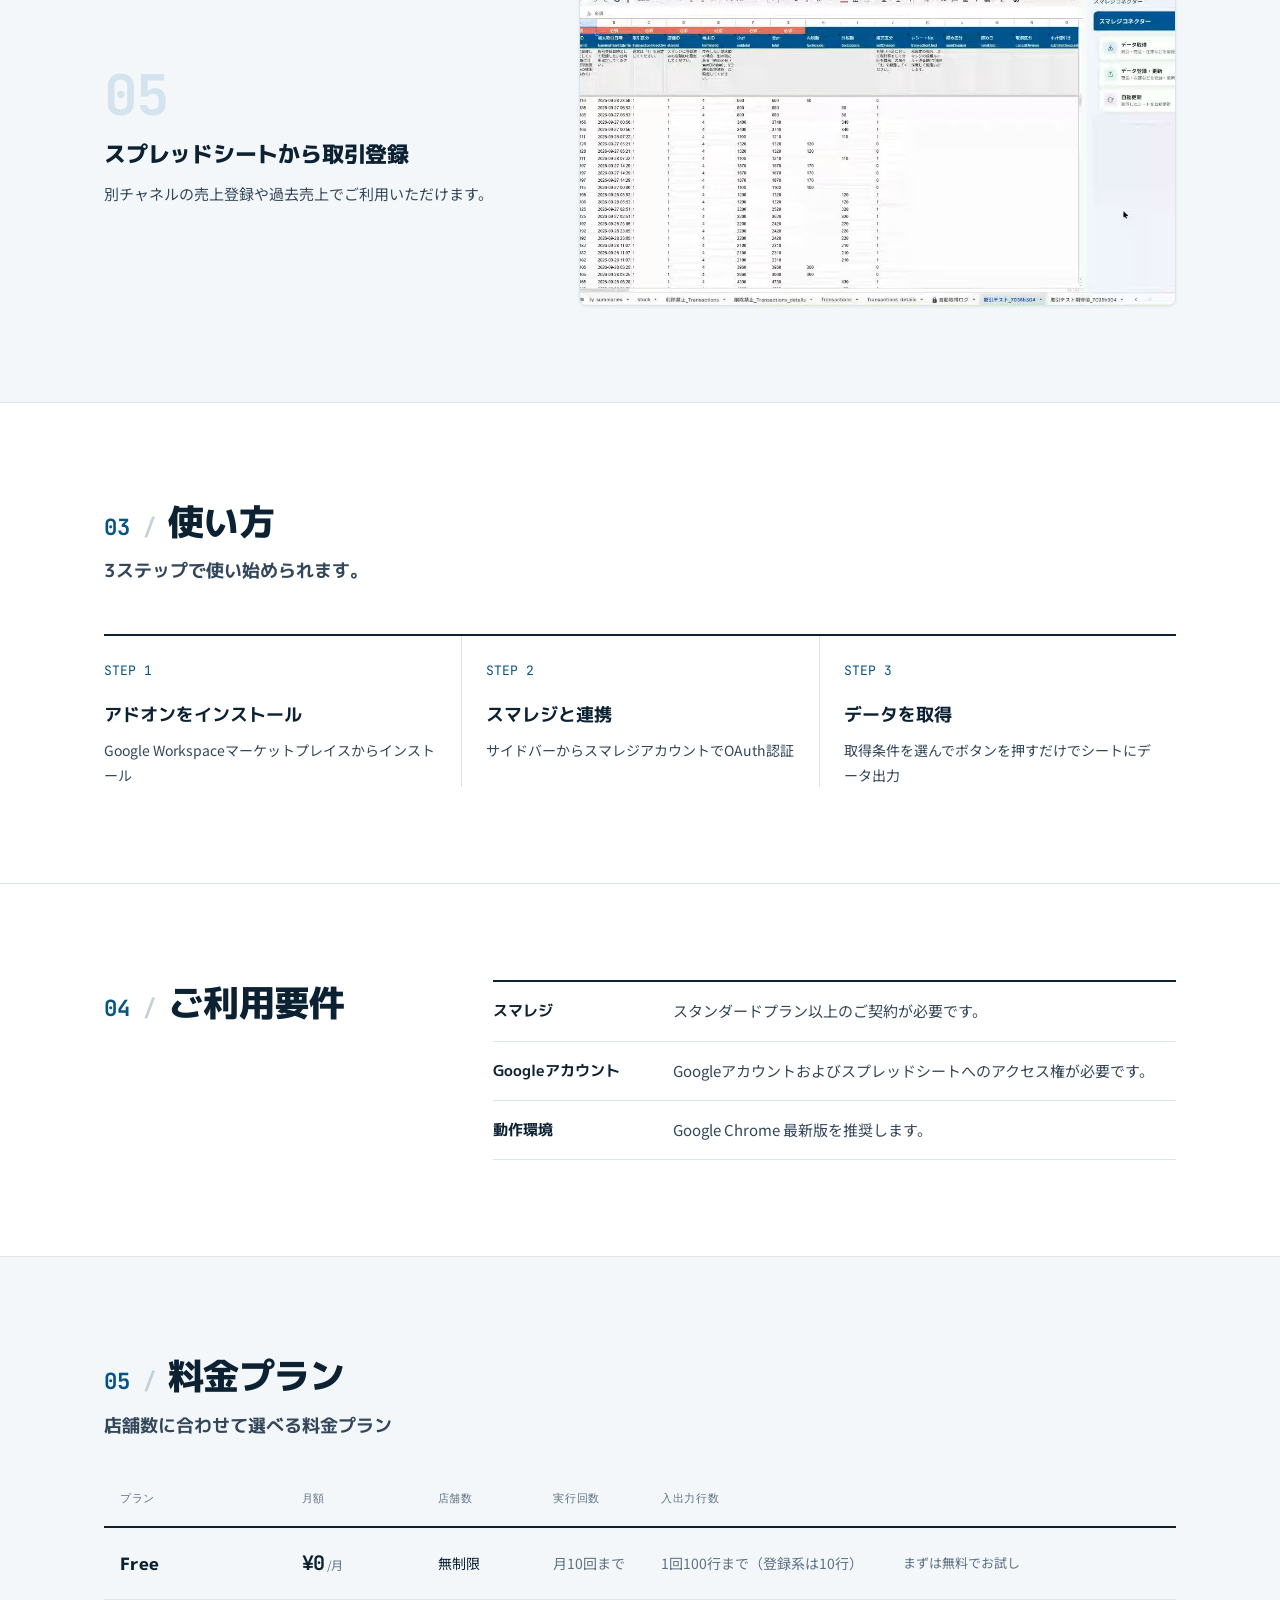
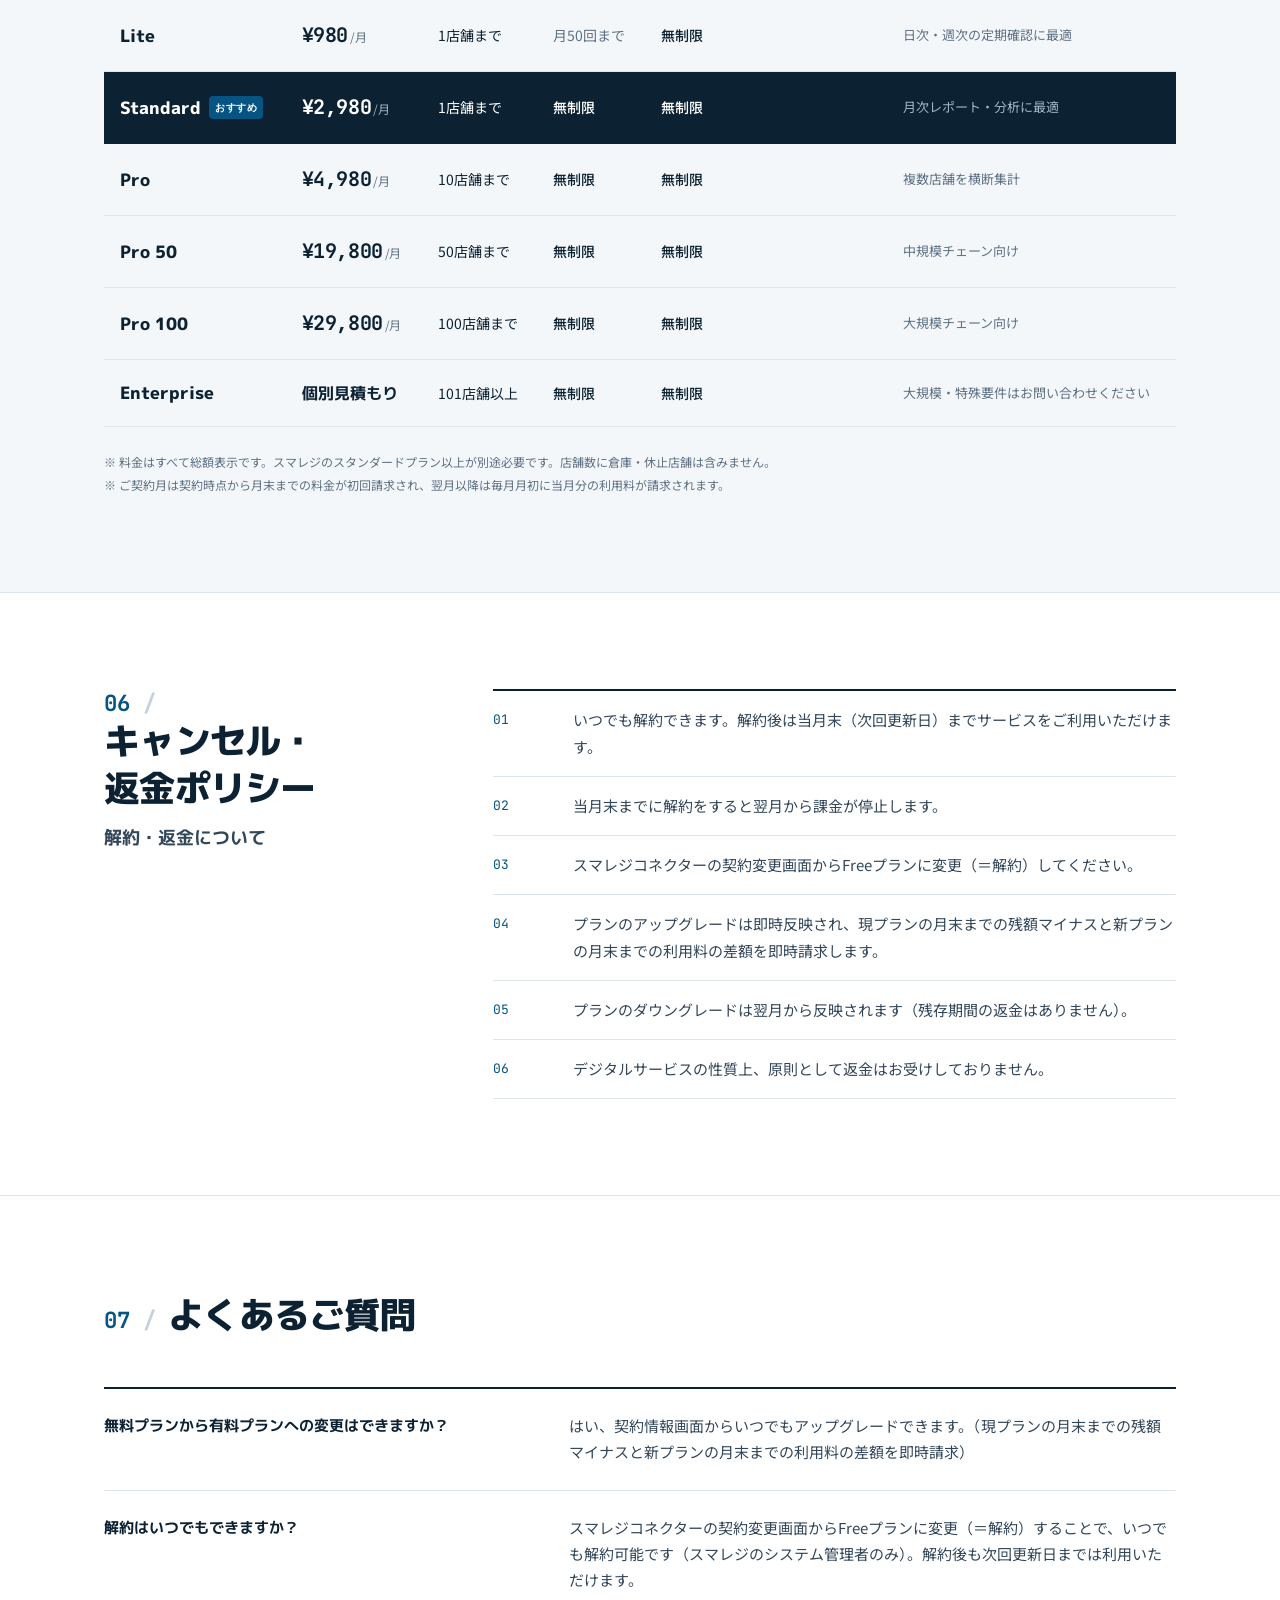
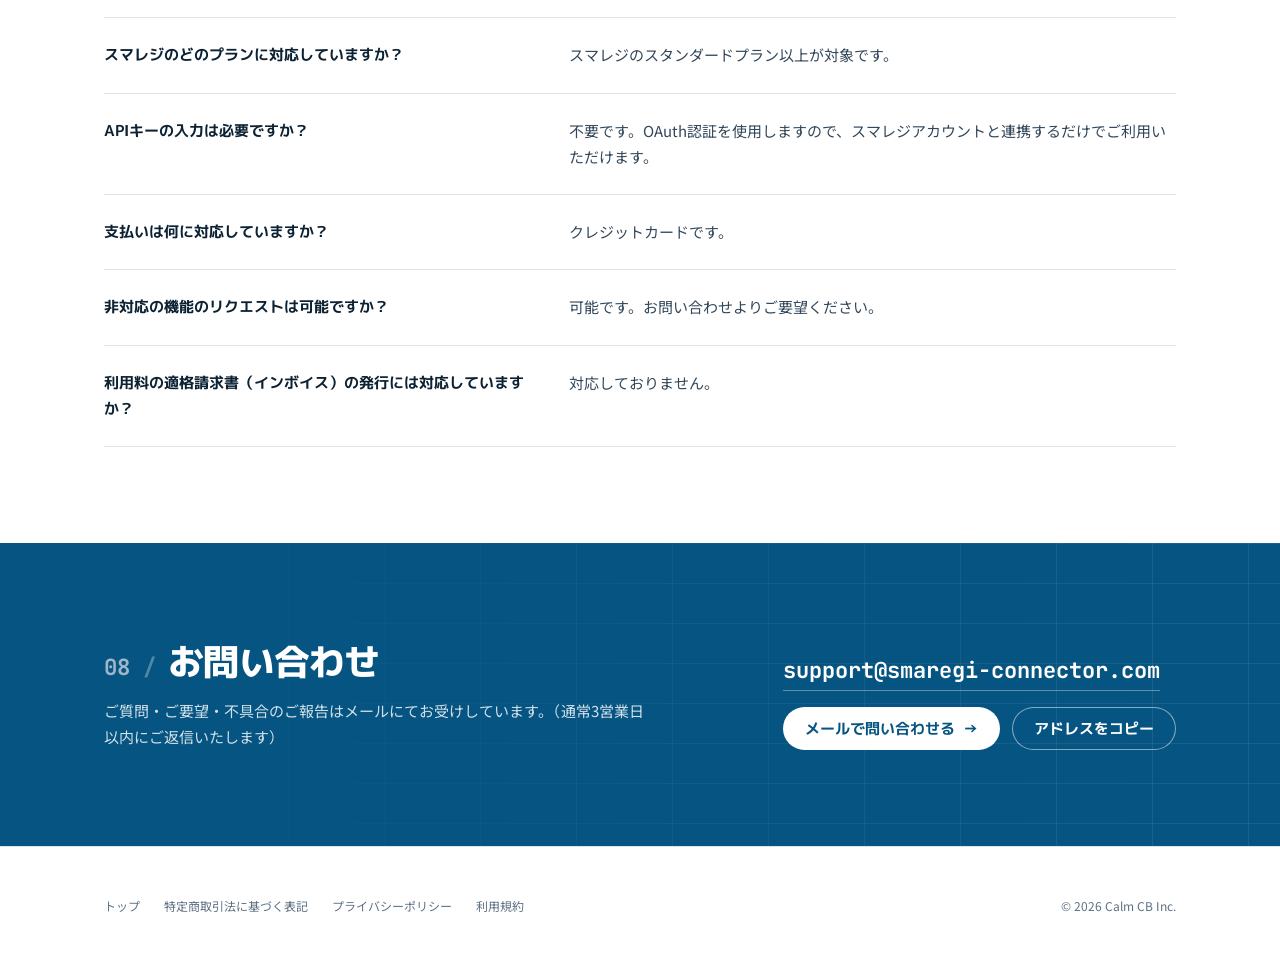
==== commit c54bb2e4: "規約・特商法・FAQ: 解約方法の記載を契約変更画面からの手続きに揃える 利用規約 第4条と特商法表記の返品・キャンセルポリシーで、解約の窓口を 契約変更画面（スマレジのシステム管理者のみ）に改める。" ====
--- a/index.html
+++ b/index.html
@@ -409,7 +409,7 @@
     </div>
     <div class="faq">
       <div class="faq-item"><div class="faq-q">無料プランから有料プランへの変更はできますか？</div><div class="faq-a">はい、契約情報画面からいつでもアップグレードできます。（現プランの月末までの残額マイナスと新プランの月末までの利用料の差額を即時請求）</div></div>
-      <div class="faq-item"><div class="faq-q">解約はいつでもできますか？</div><div class="faq-a">契約情報画面からいつでも解約可能です。解約後も次回更新日までは利用いただけます。</div></div>
+      <div class="faq-item"><div class="faq-q">解約はいつでもできますか？</div><div class="faq-a">スマレジコネクターの契約変更画面からFreeプランに変更（＝解約）することで、いつでも解約可能です（スマレジのシステム管理者のみ）。解約後も次回更新日までは利用いただけます。</div></div>
       <div class="faq-item"><div class="faq-q">スマレジのどのプランに対応していますか？</div><div class="faq-a">スマレジのスタンダードプラン以上が対象です。</div></div>
       <div class="faq-item"><div class="faq-q">APIキーの入力は必要ですか？</div><div class="faq-a">不要です。OAuth認証を使用しますので、スマレジアカウントと連携するだけでご利用いただけます。</div></div>
       <div class="faq-item"><div class="faq-q">支払いは何に対応していますか？</div><div class="faq-a">クレジットカードです。</div></div>
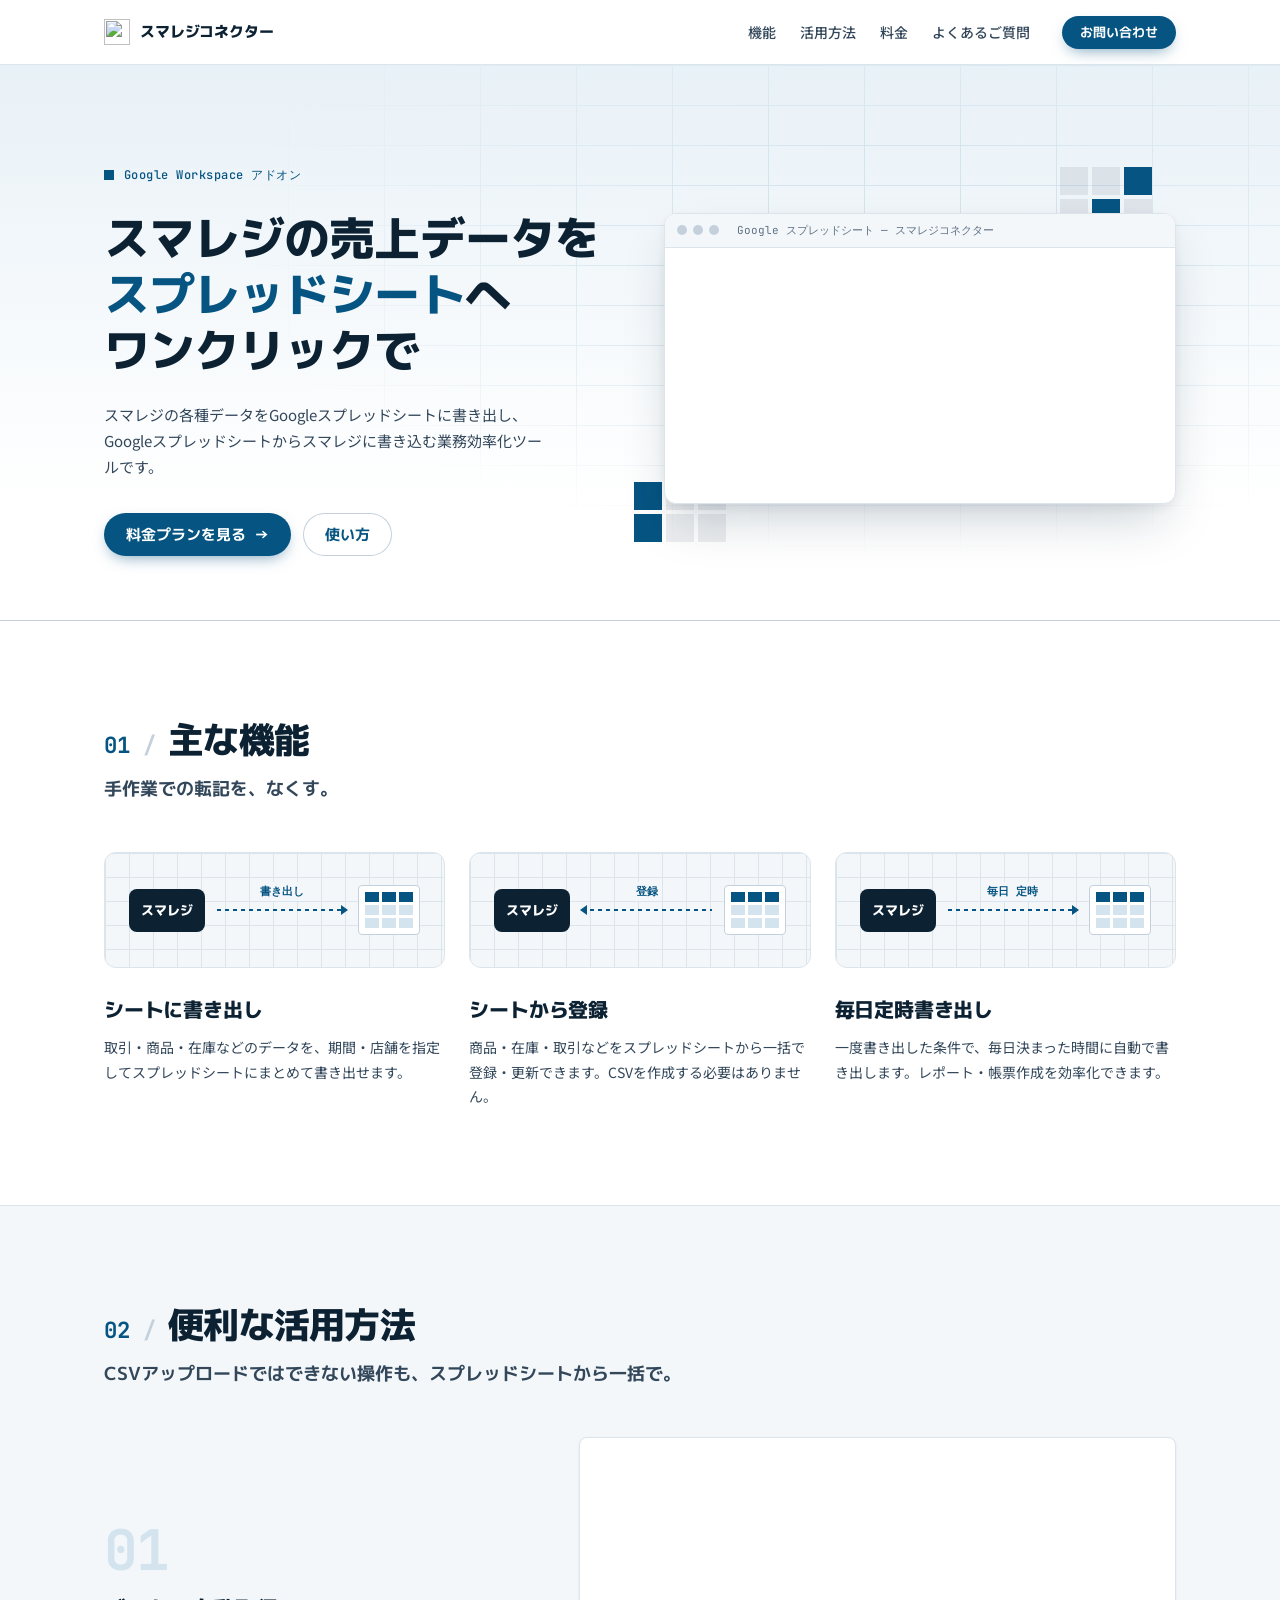
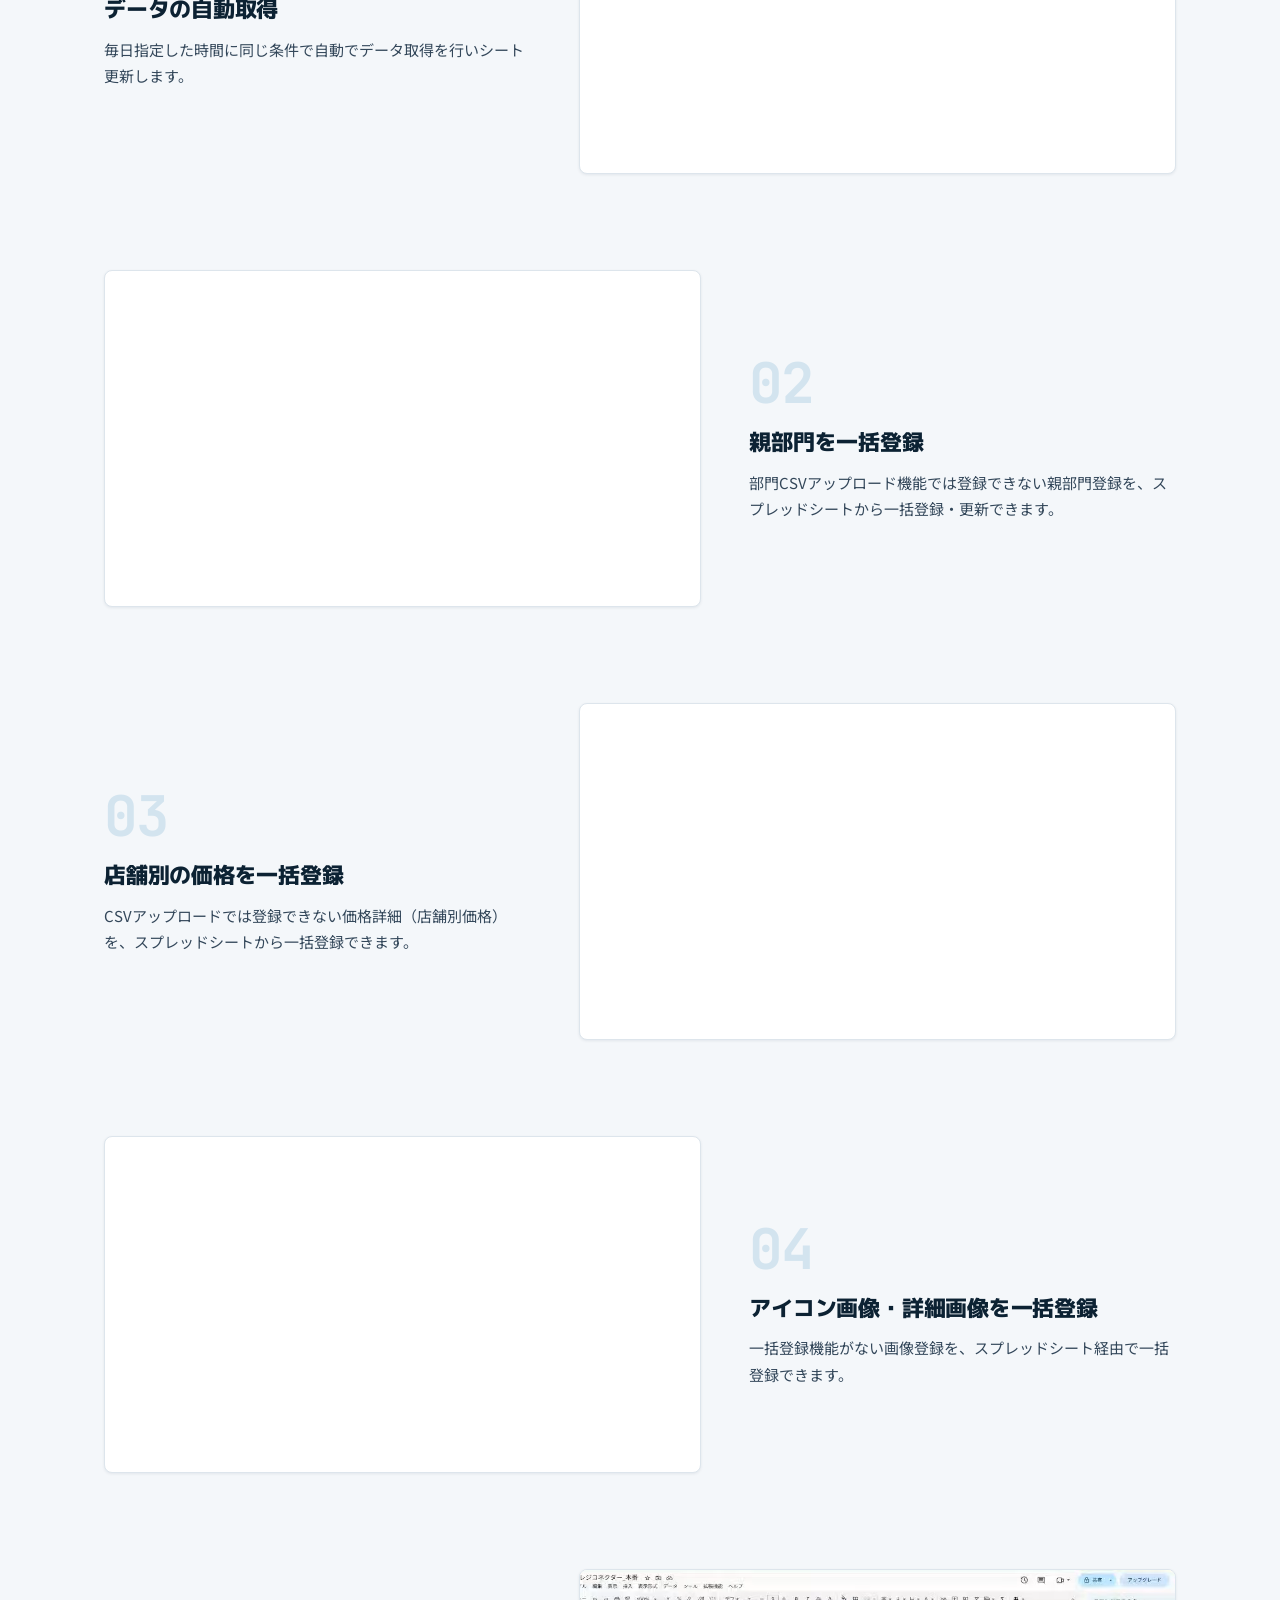
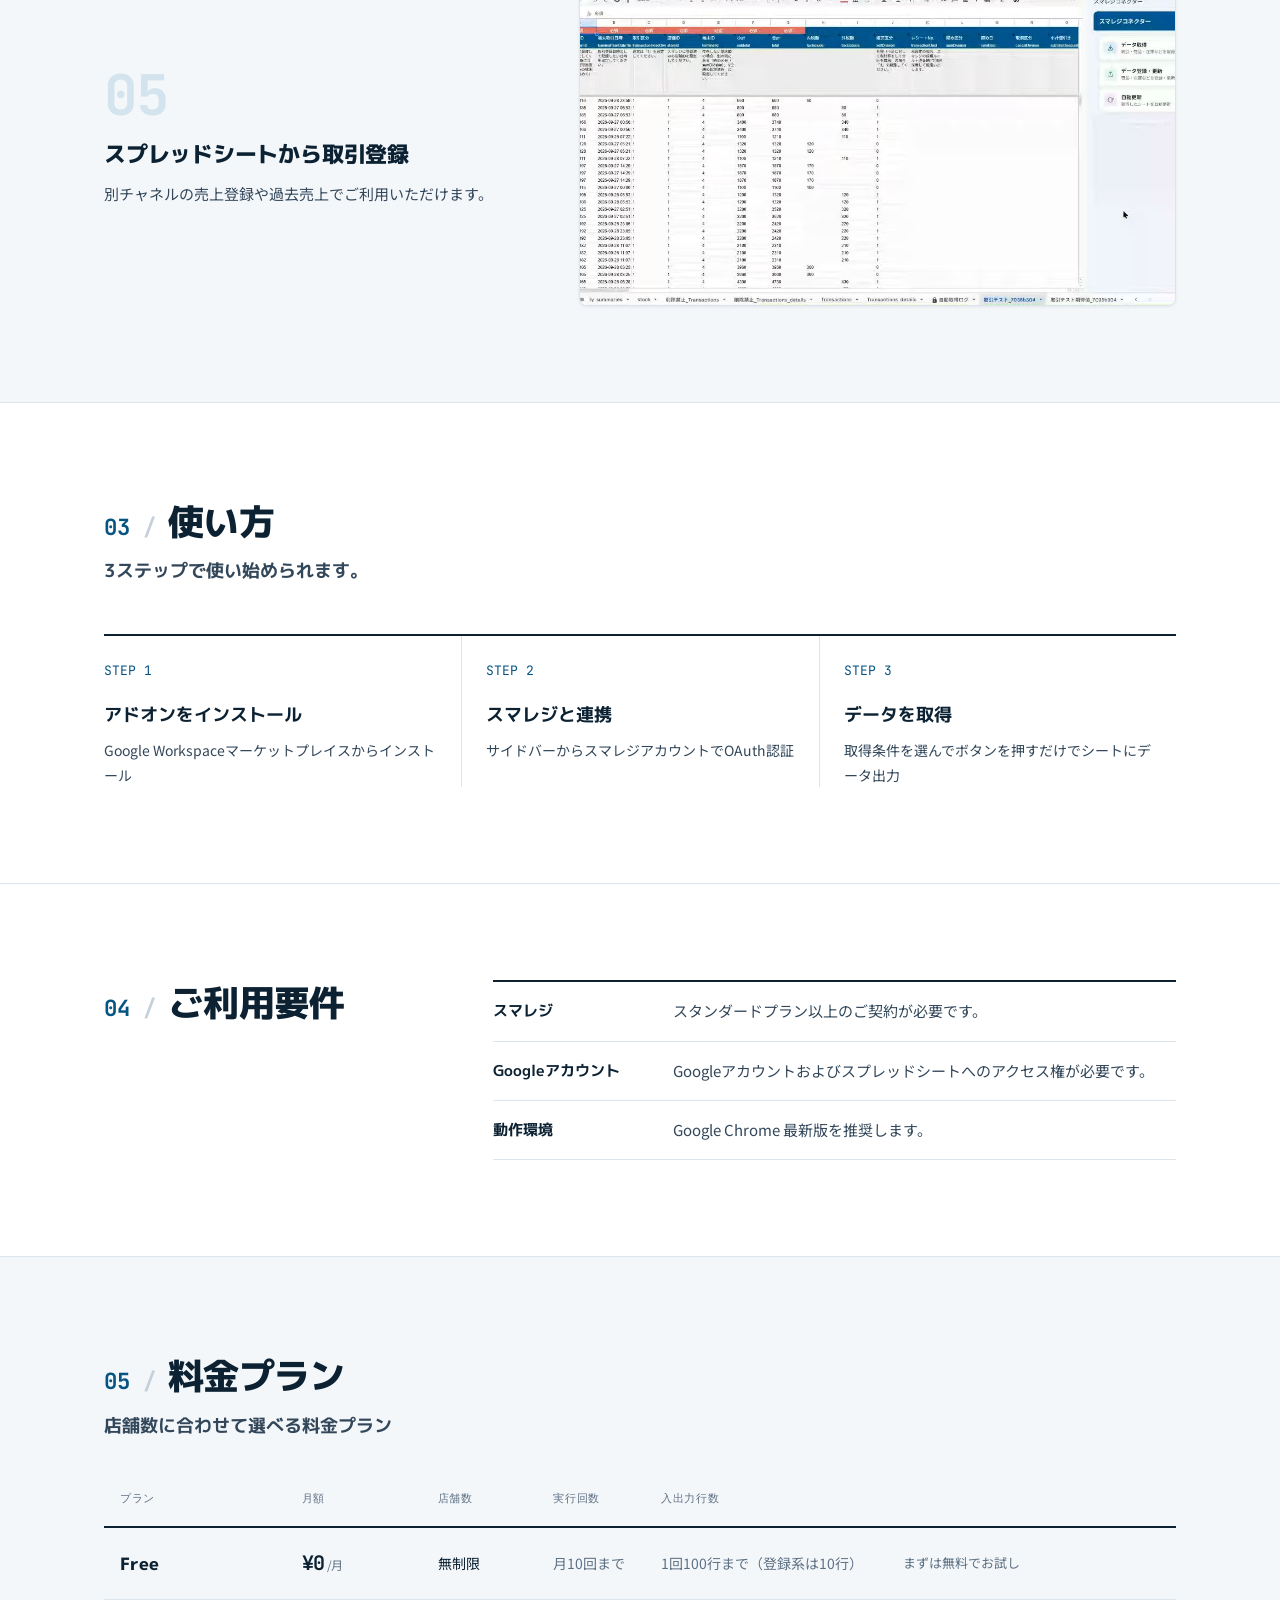
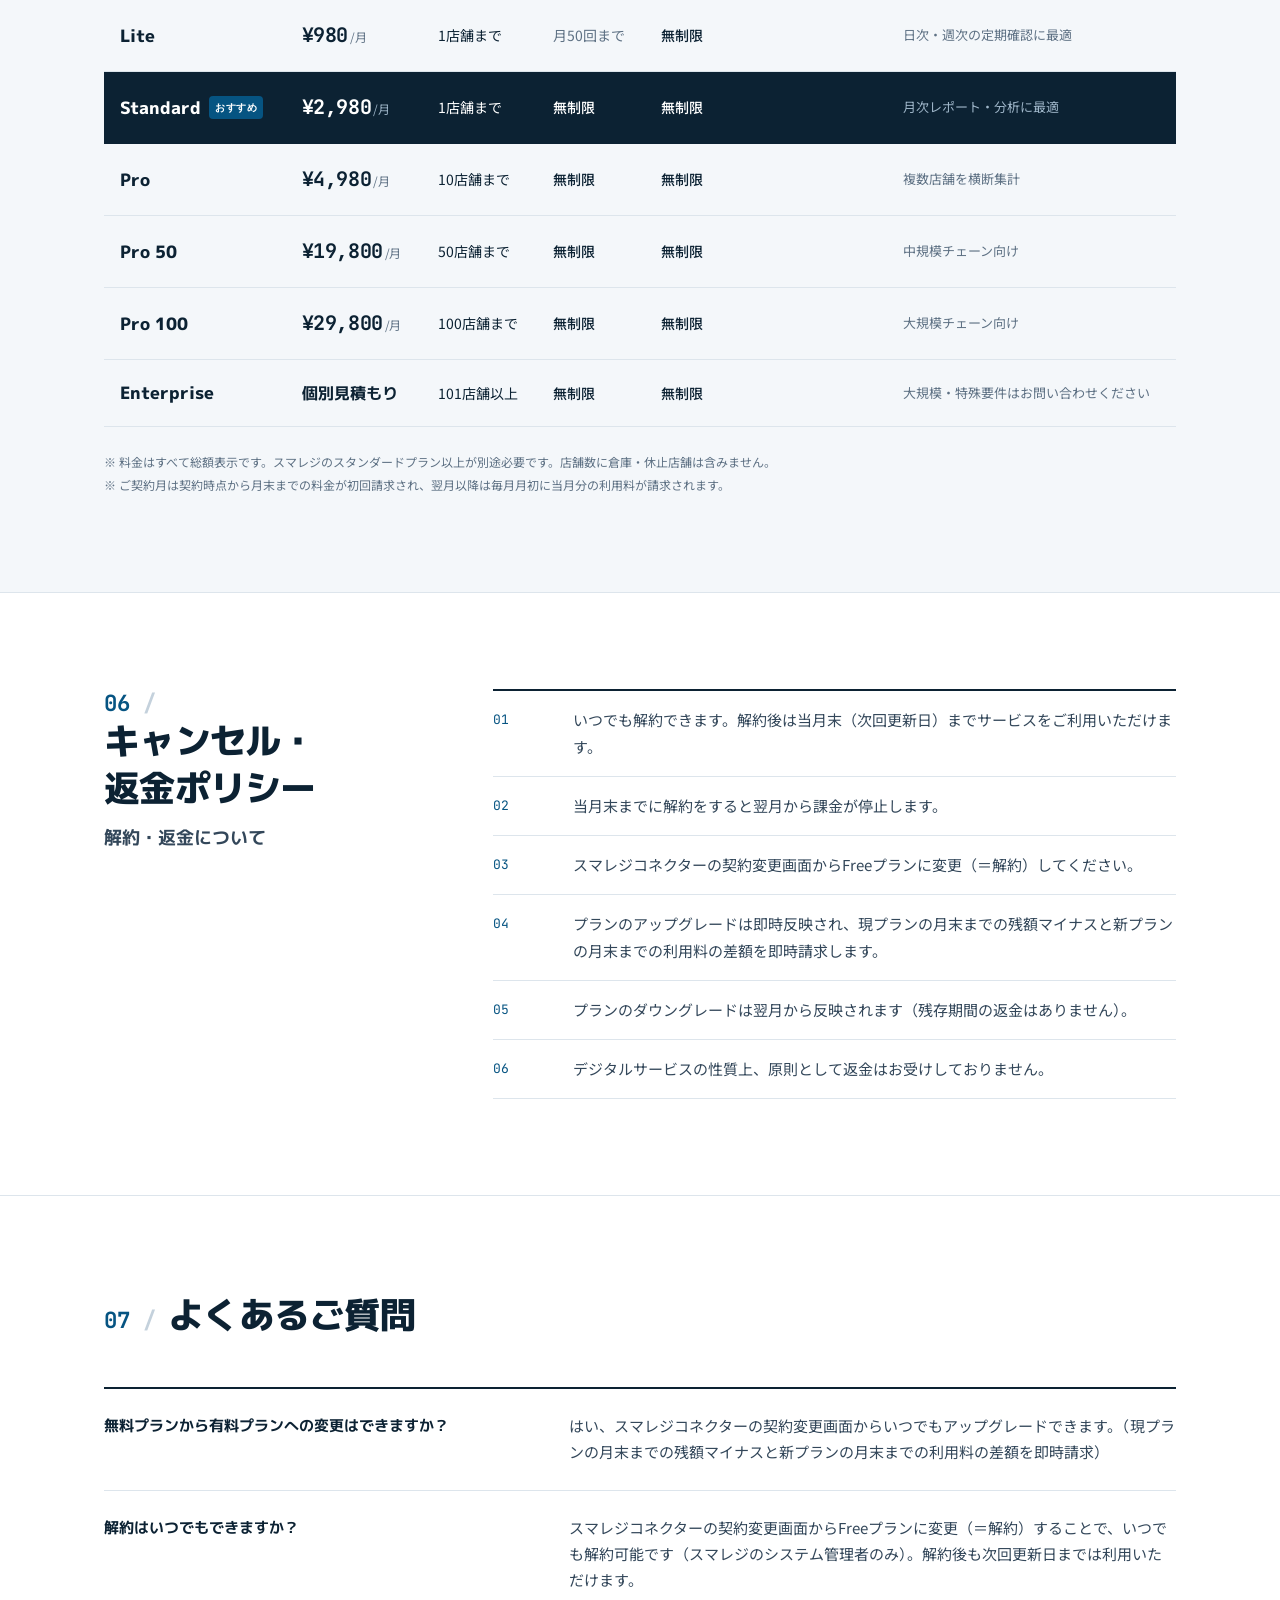
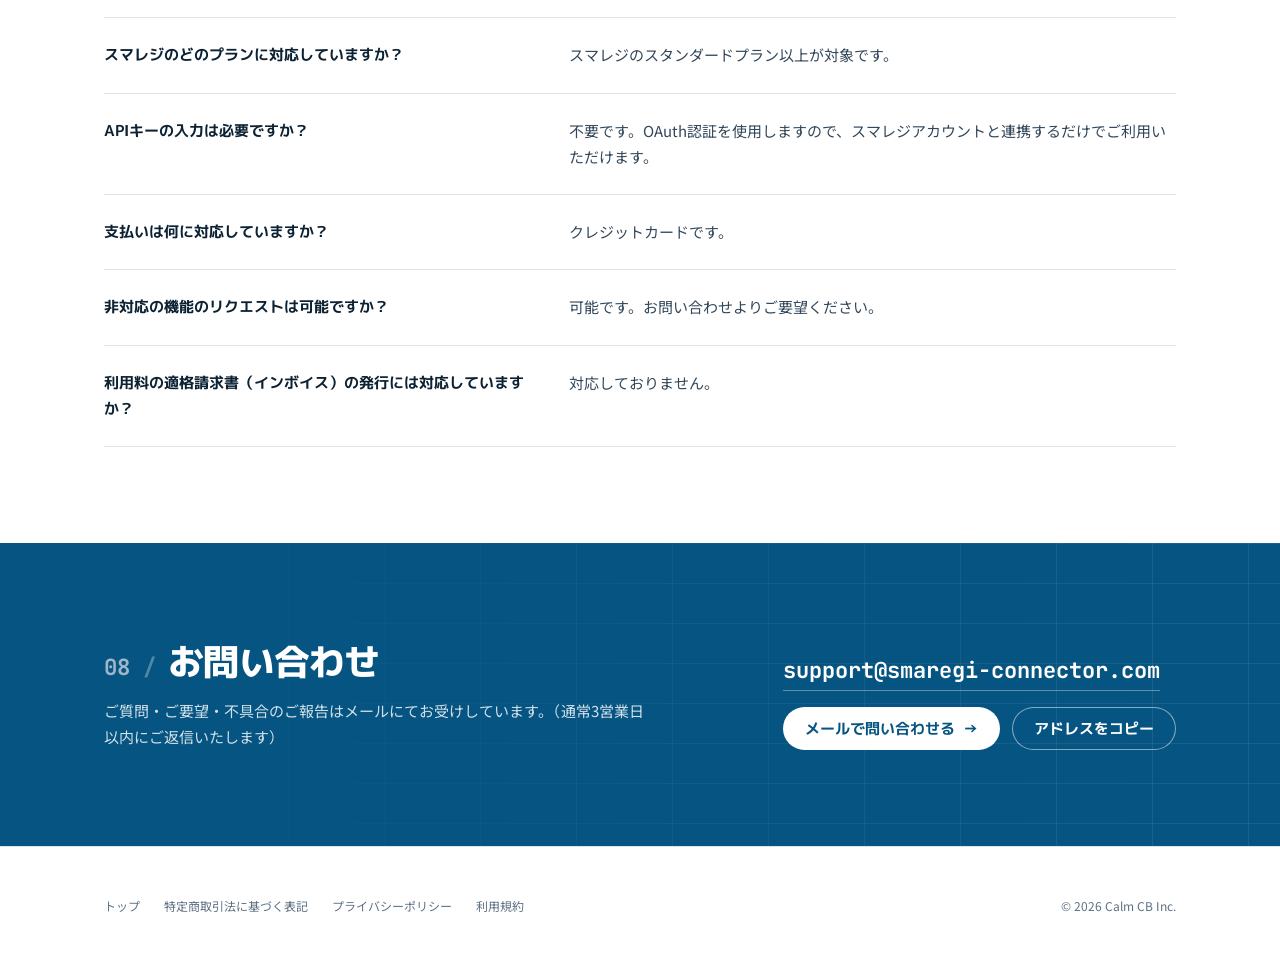
==== commit b9b4e073: "FAQ: アップグレードの手続き画面の表記を「契約変更画面」に揃える Co-Authored-By: Claude Opus 5.5 <noreply@anthropic.com> Claude-Se" ====
--- a/index.html
+++ b/index.html
@@ -408,7 +408,7 @@
       <h2 class="sec-index"><span class="no">07</span>よくあるご質問</h2>
     </div>
     <div class="faq">
-      <div class="faq-item"><div class="faq-q">無料プランから有料プランへの変更はできますか？</div><div class="faq-a">はい、契約情報画面からいつでもアップグレードできます。（現プランの月末までの残額マイナスと新プランの月末までの利用料の差額を即時請求）</div></div>
+      <div class="faq-item"><div class="faq-q">無料プランから有料プランへの変更はできますか？</div><div class="faq-a">はい、スマレジコネクターの契約変更画面からいつでもアップグレードできます。（現プランの月末までの残額マイナスと新プランの月末までの利用料の差額を即時請求）</div></div>
       <div class="faq-item"><div class="faq-q">解約はいつでもできますか？</div><div class="faq-a">スマレジコネクターの契約変更画面からFreeプランに変更（＝解約）することで、いつでも解約可能です（スマレジのシステム管理者のみ）。解約後も次回更新日までは利用いただけます。</div></div>
       <div class="faq-item"><div class="faq-q">スマレジのどのプランに対応していますか？</div><div class="faq-a">スマレジのスタンダードプラン以上が対象です。</div></div>
       <div class="faq-item"><div class="faq-q">APIキーの入力は必要ですか？</div><div class="faq-a">不要です。OAuth認証を使用しますので、スマレジアカウントと連携するだけでご利用いただけます。</div></div>
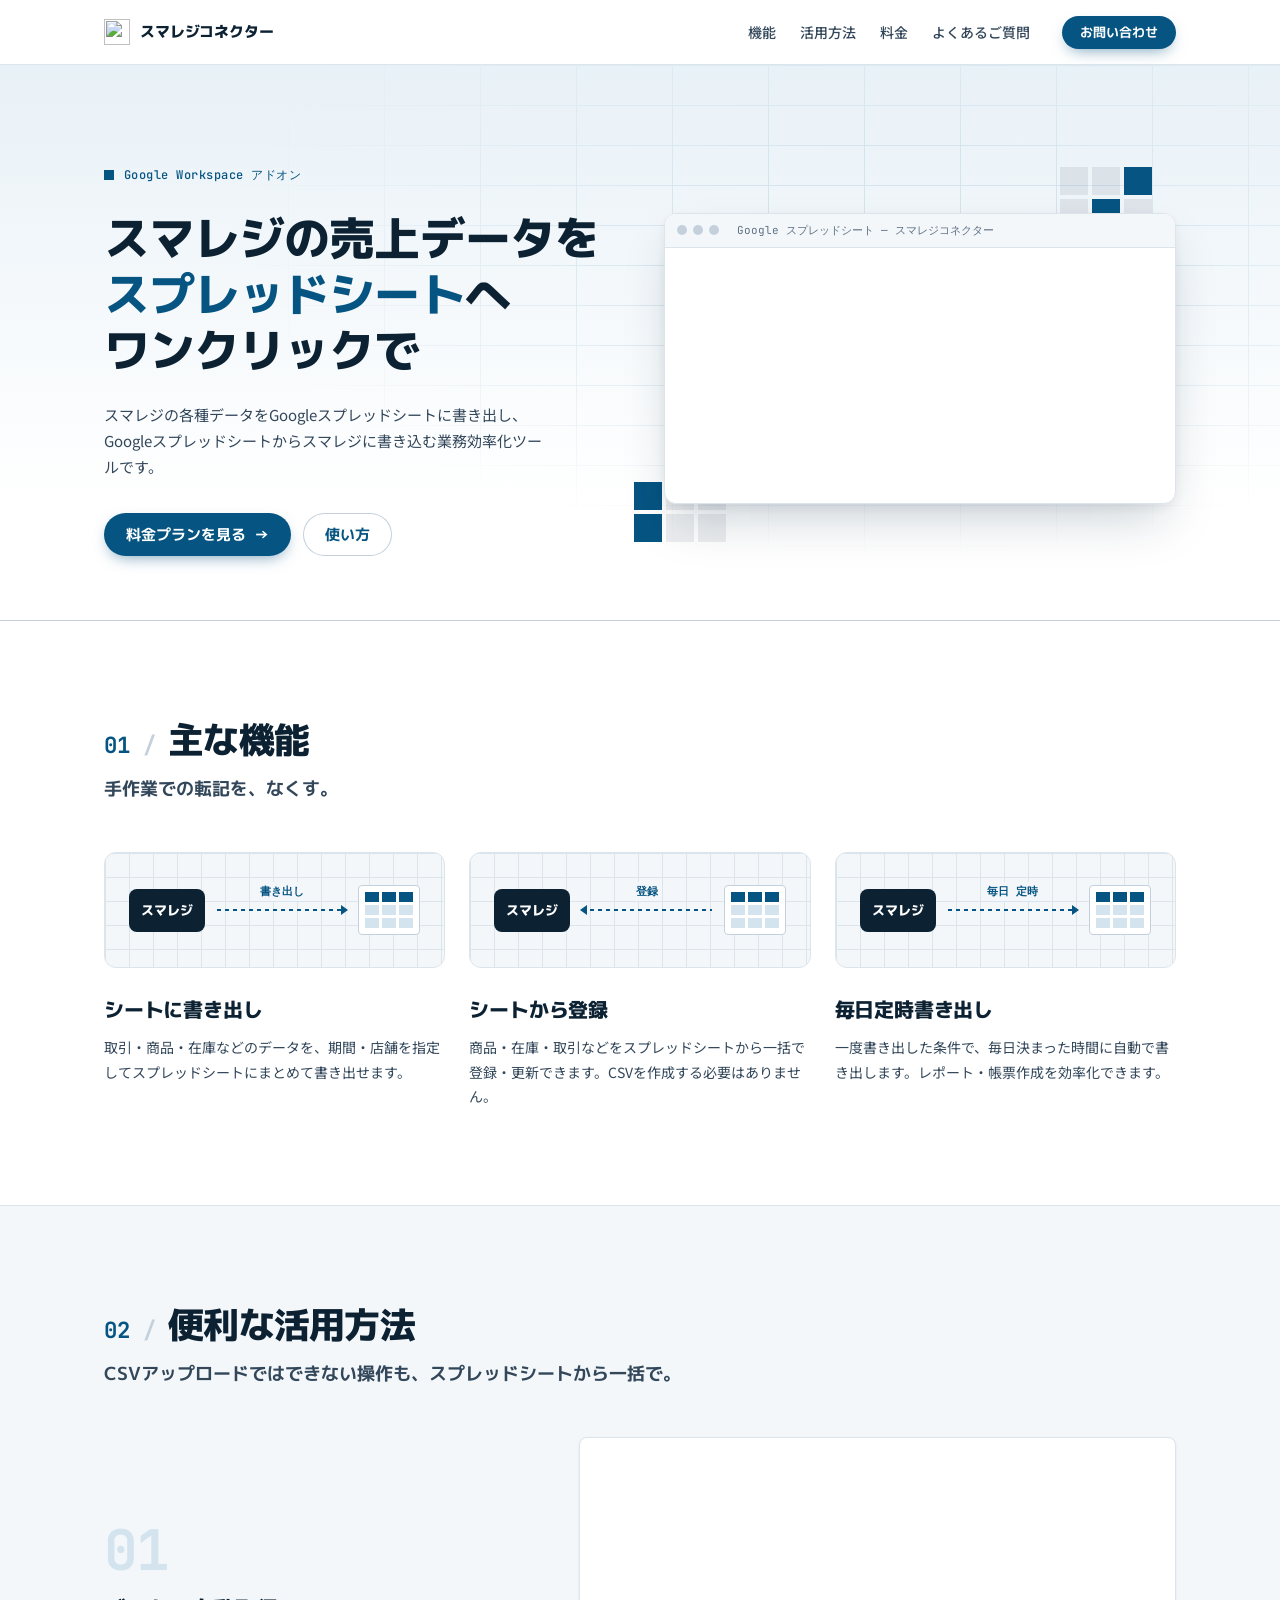
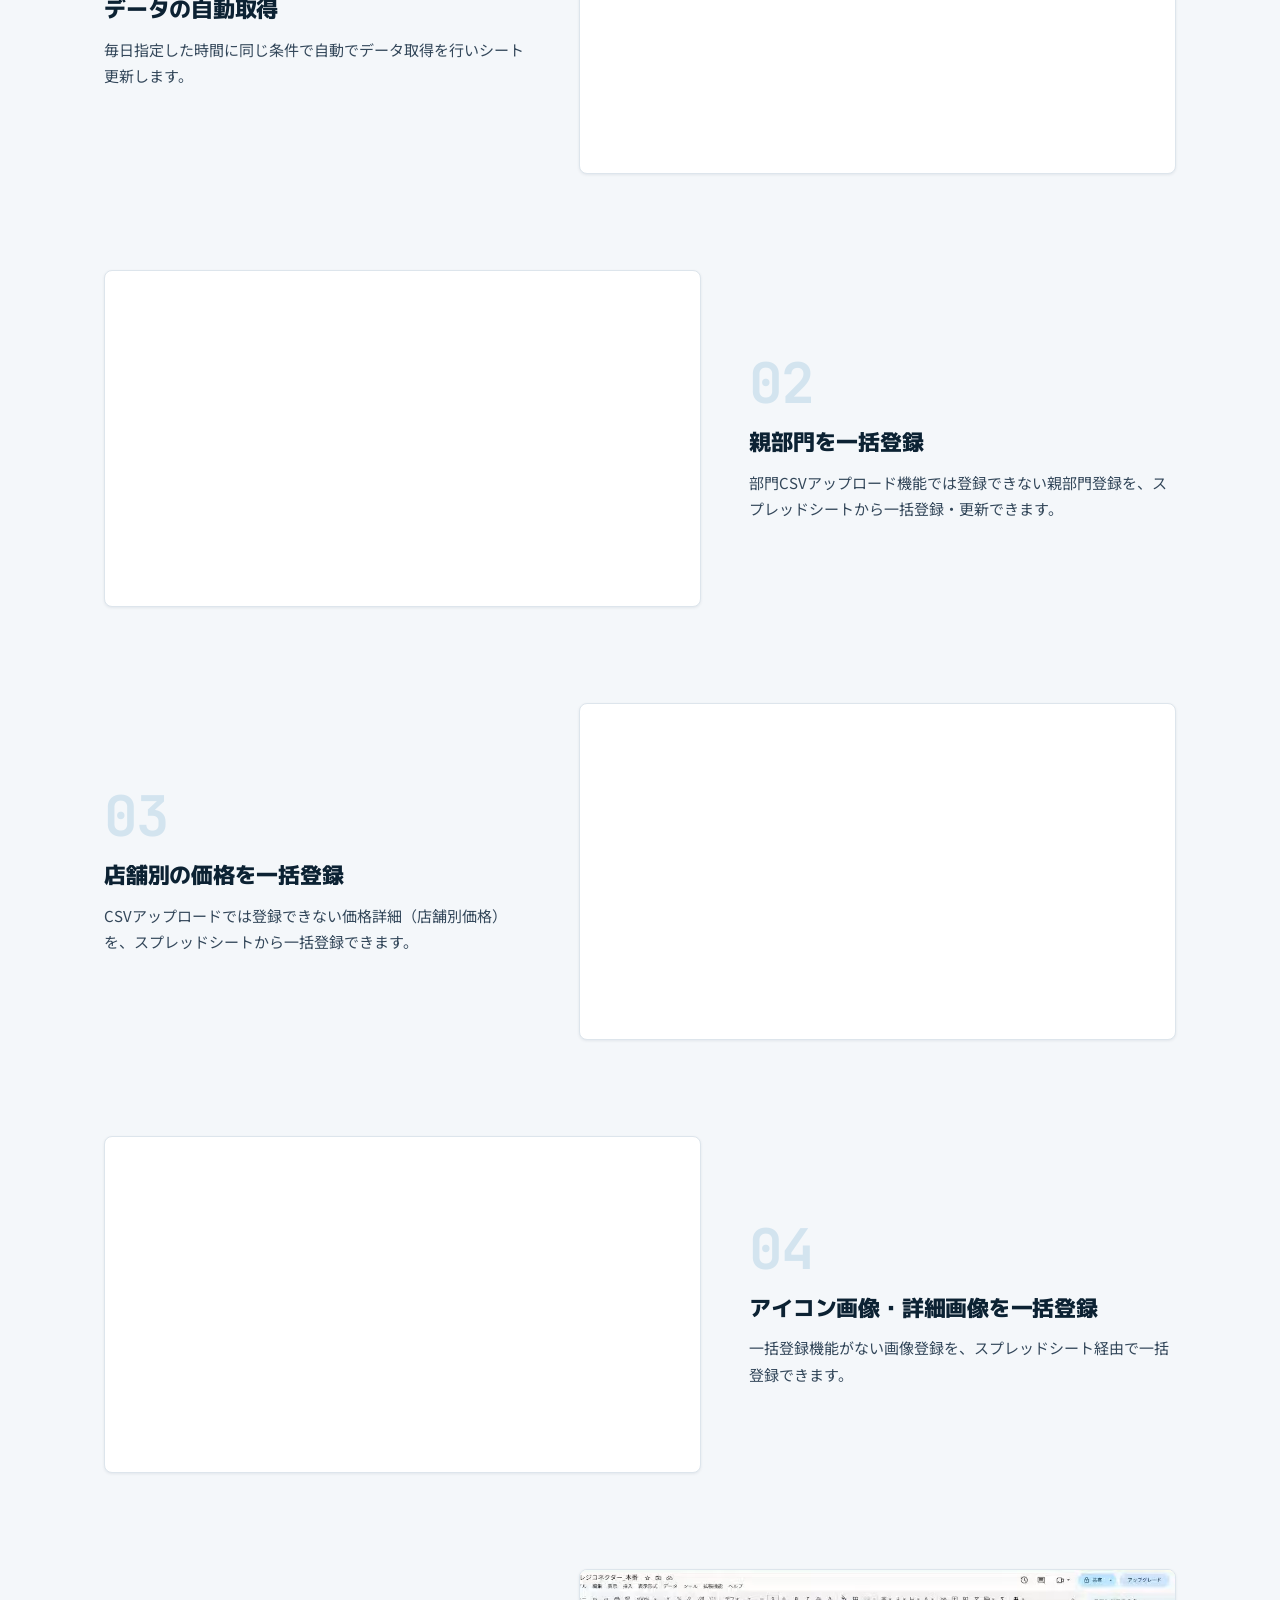
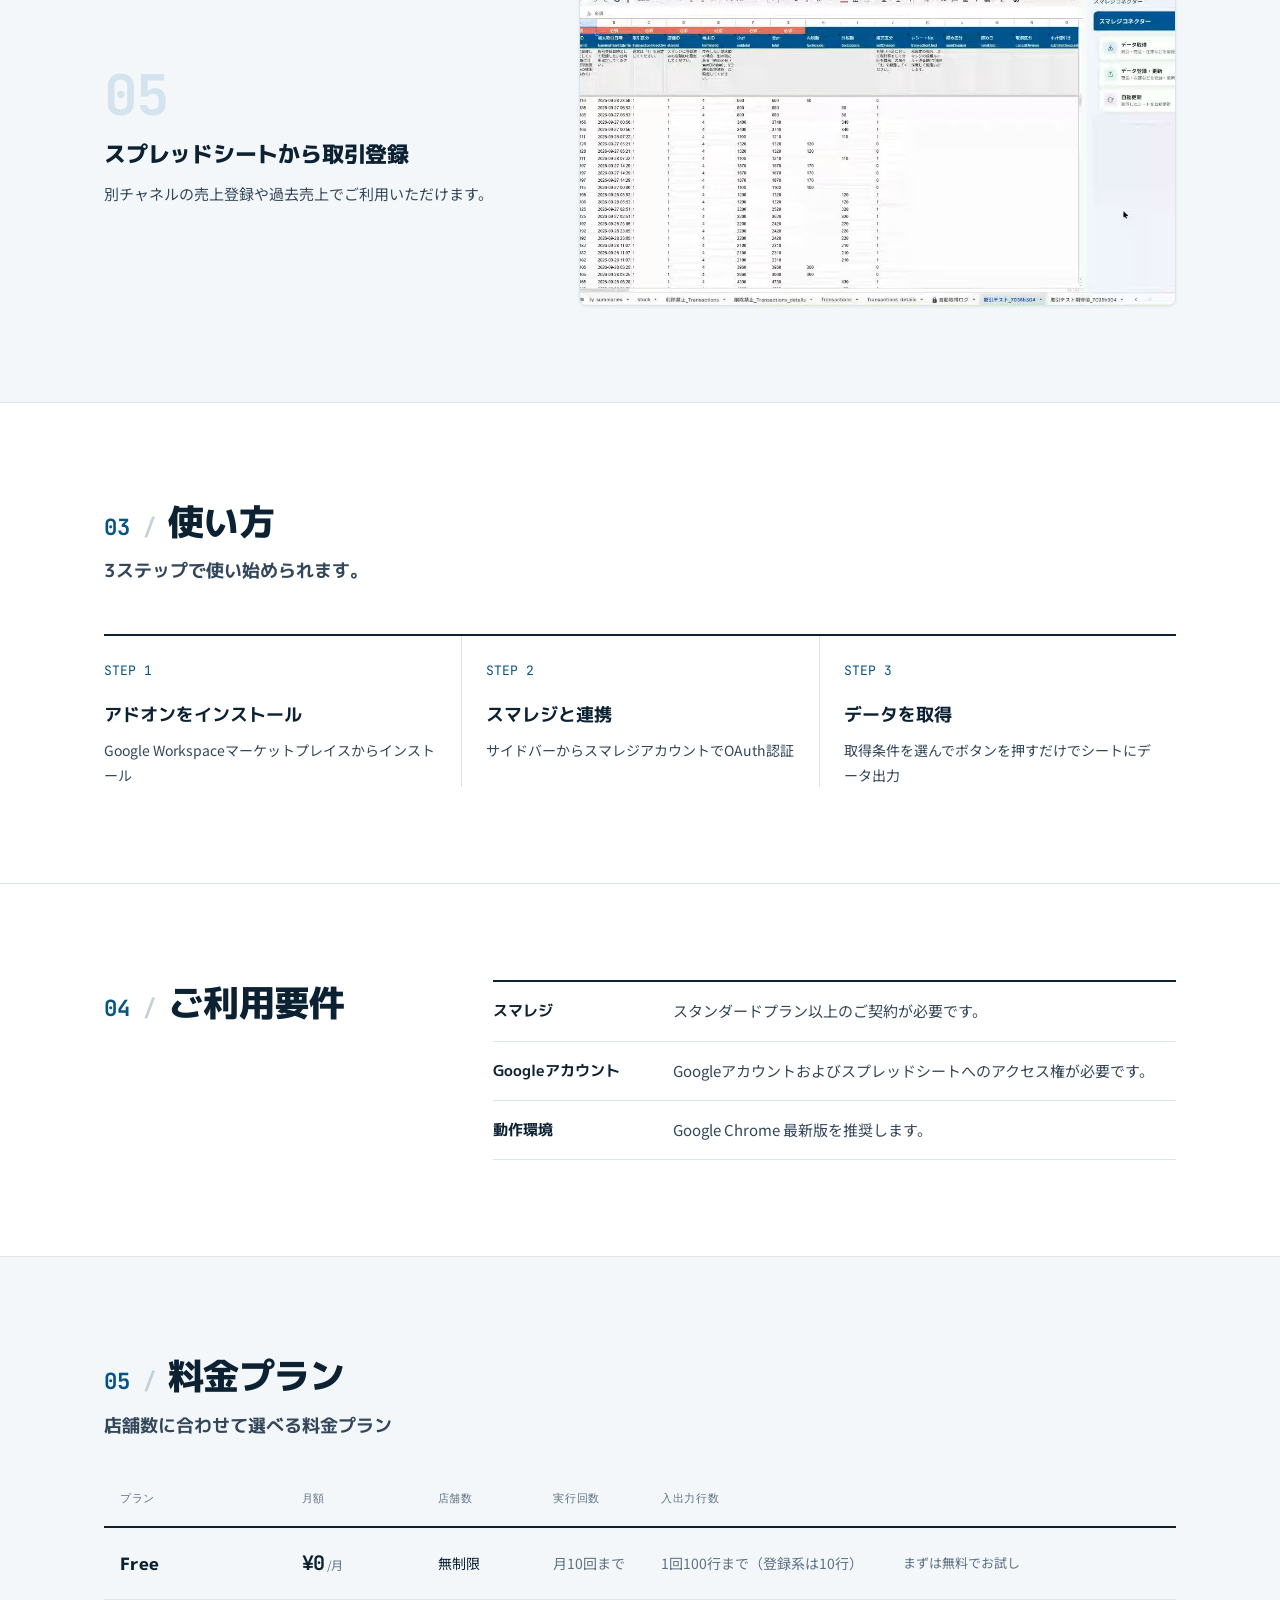
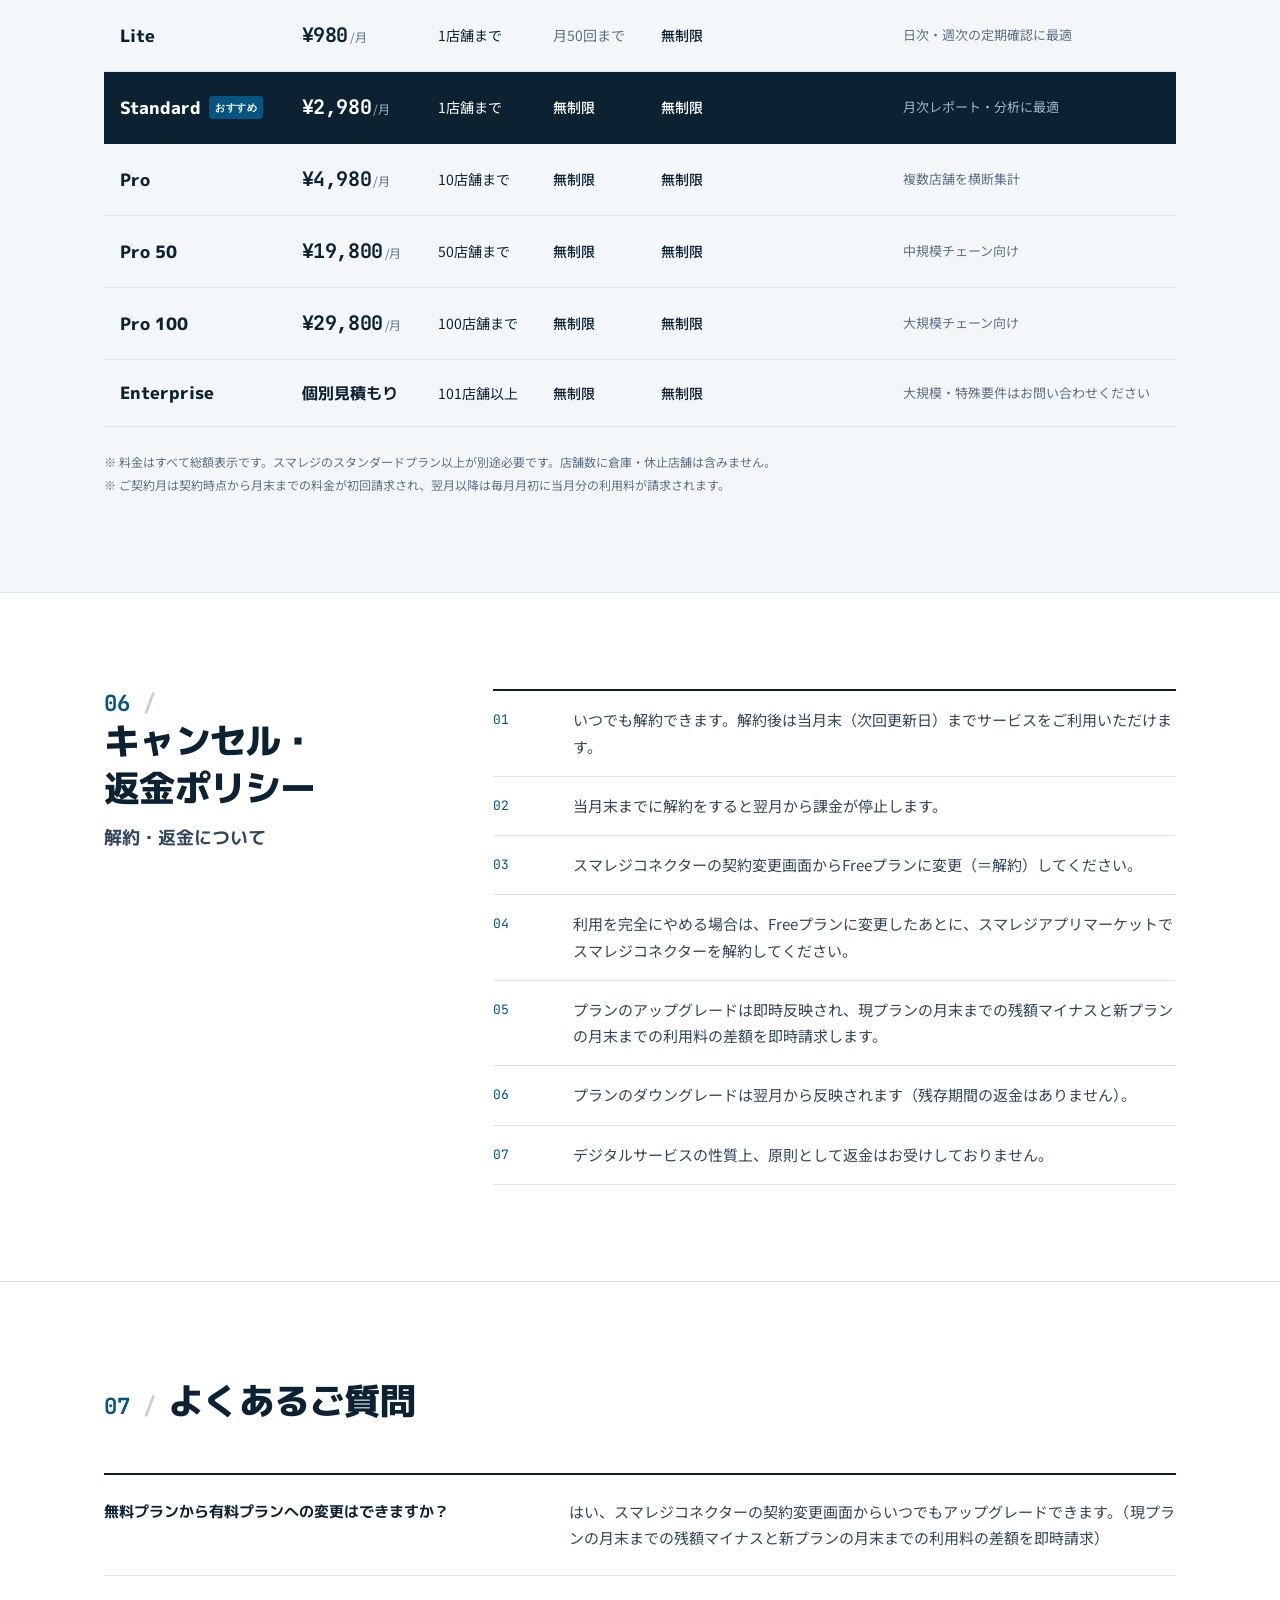
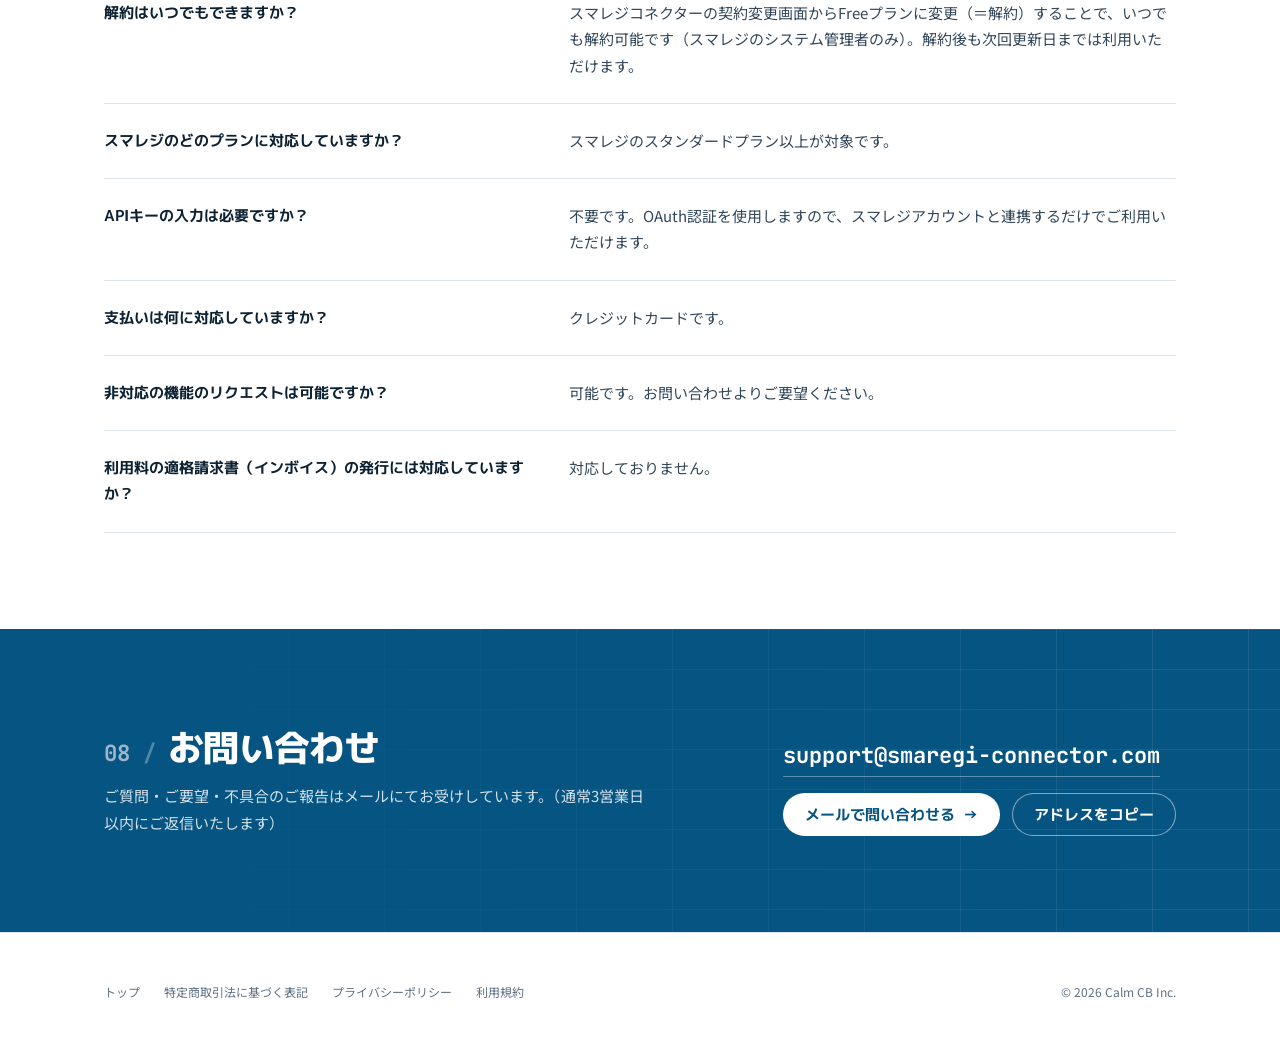
==== commit c8d6f878: "規約・特商法・トップ: 利用を完全に終了する手順（先にFreeプランへ変更）を追記する スマレジアプリマーケット側の解約だけでは有料プランが解約されないことと、 完全に終了する場合の順序を明記する。 " ====
--- a/index.html
+++ b/index.html
@@ -395,6 +395,7 @@
       <li>いつでも解約できます。解約後は当月末（次回更新日）までサービスをご利用いただけます。</li>
       <li>当月末までに解約をすると翌月から課金が停止します。</li>
       <li>スマレジコネクターの契約変更画面からFreeプランに変更（＝解約）してください。</li>
+      <li>利用を完全にやめる場合は、Freeプランに変更したあとに、スマレジアプリマーケットでスマレジコネクターを解約してください。</li>
       <li>プランのアップグレードは即時反映され、現プランの月末までの残額マイナスと新プランの月末までの利用料の差額を即時請求します。</li>
       <li>プランのダウングレードは翌月から反映されます（残存期間の返金はありません）。</li>
       <li>デジタルサービスの性質上、原則として返金はお受けしておりません。</li>
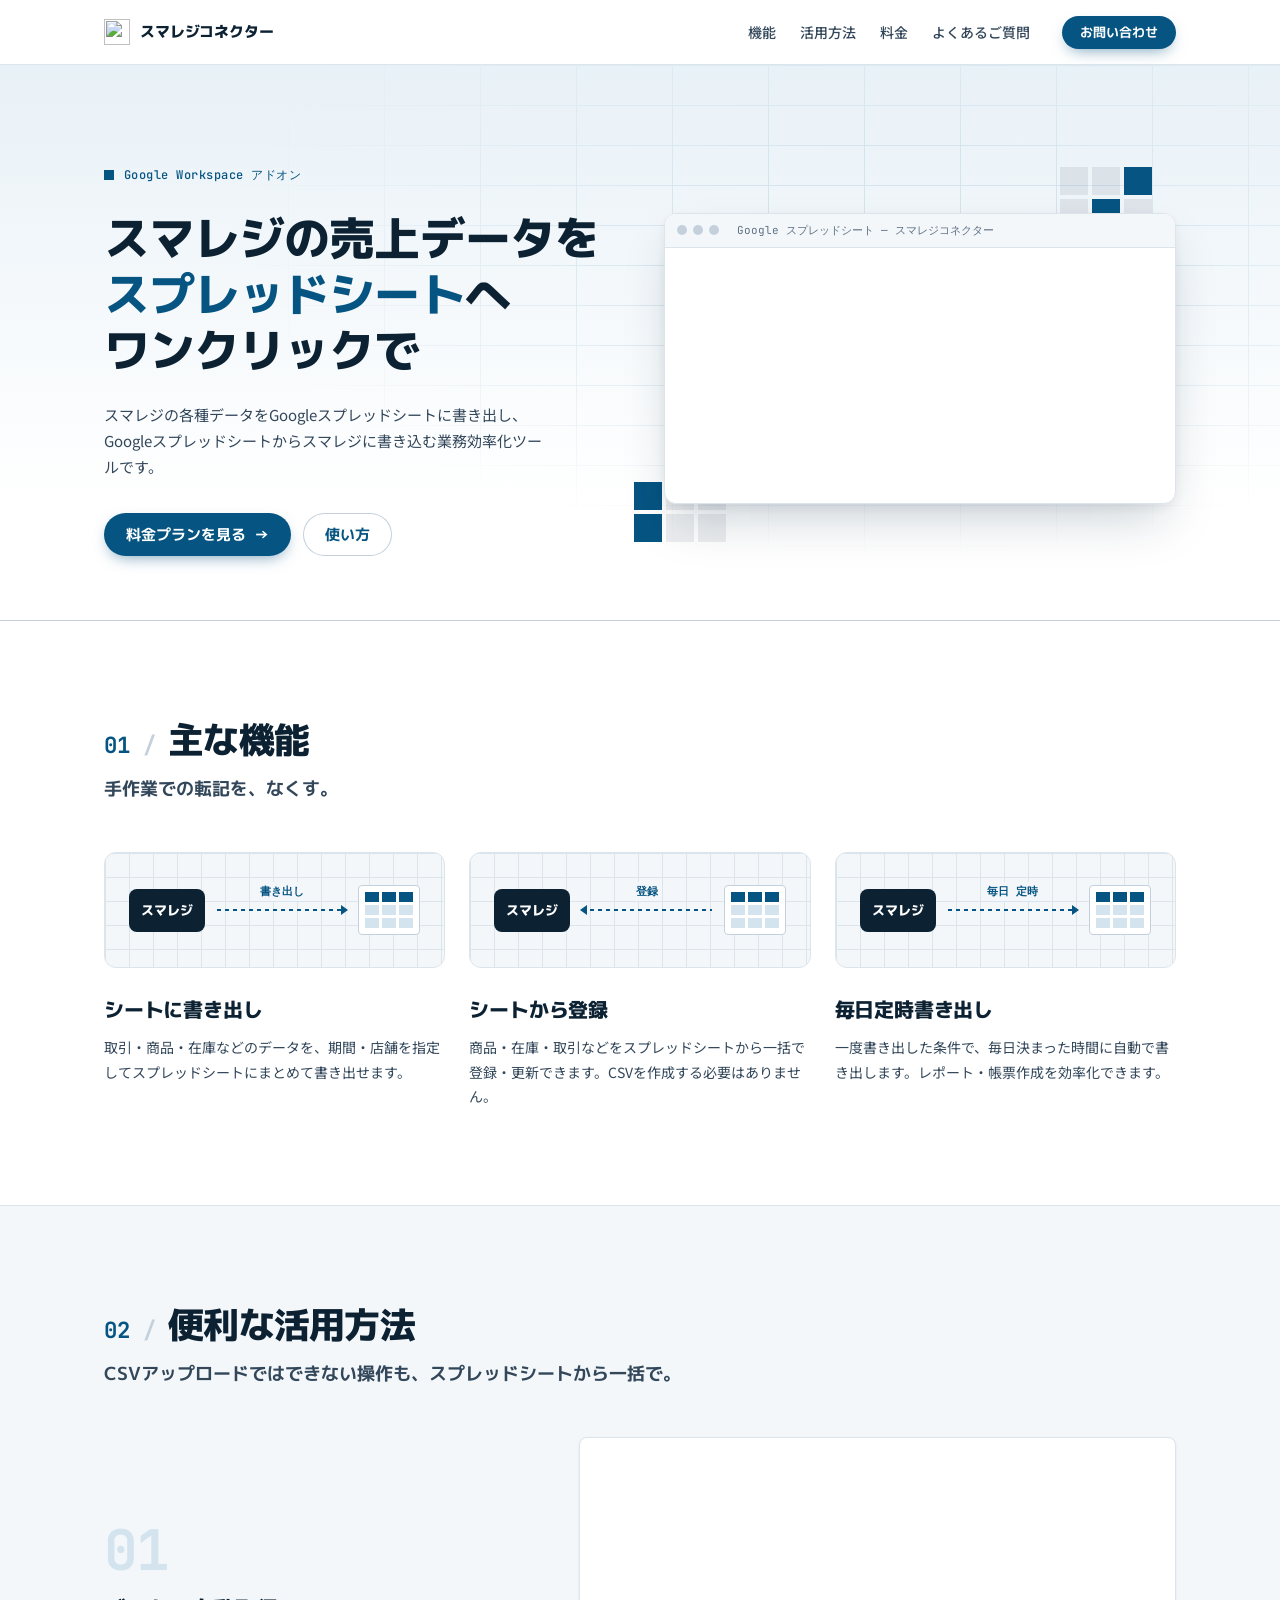
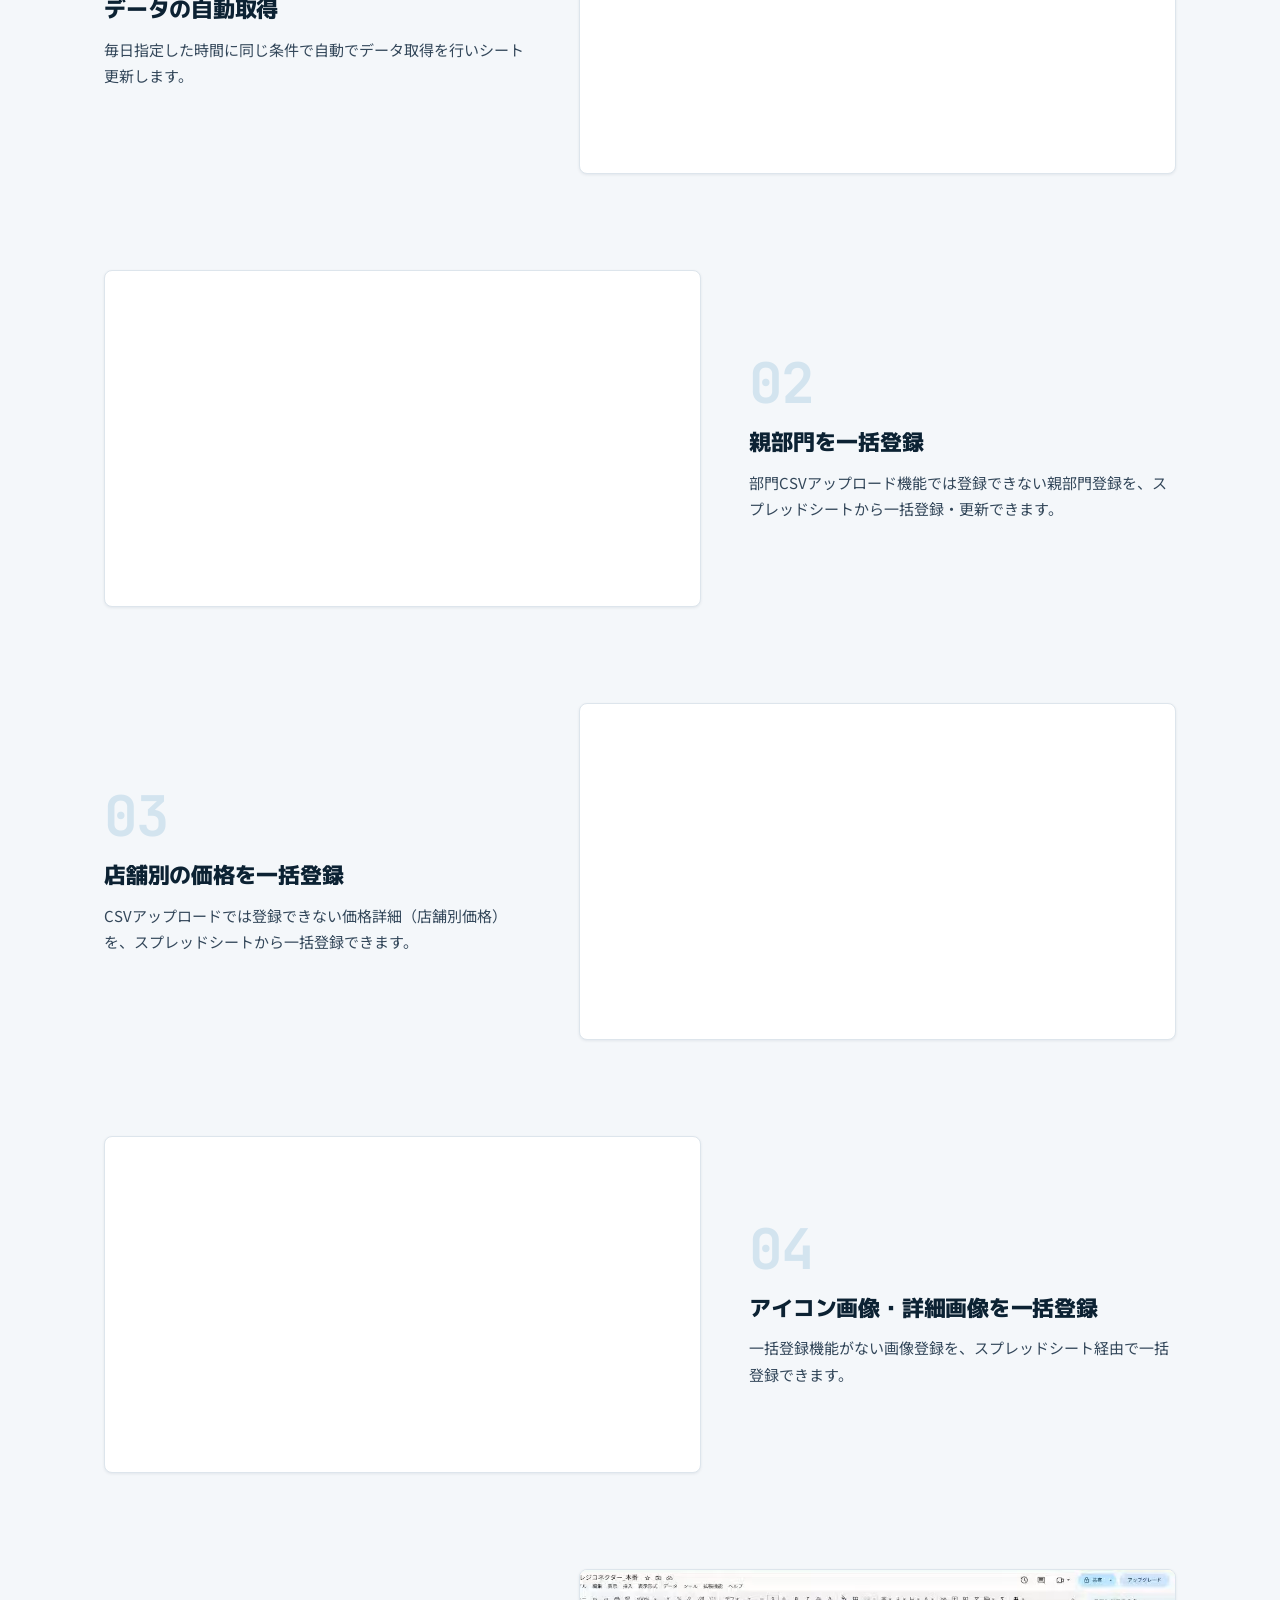
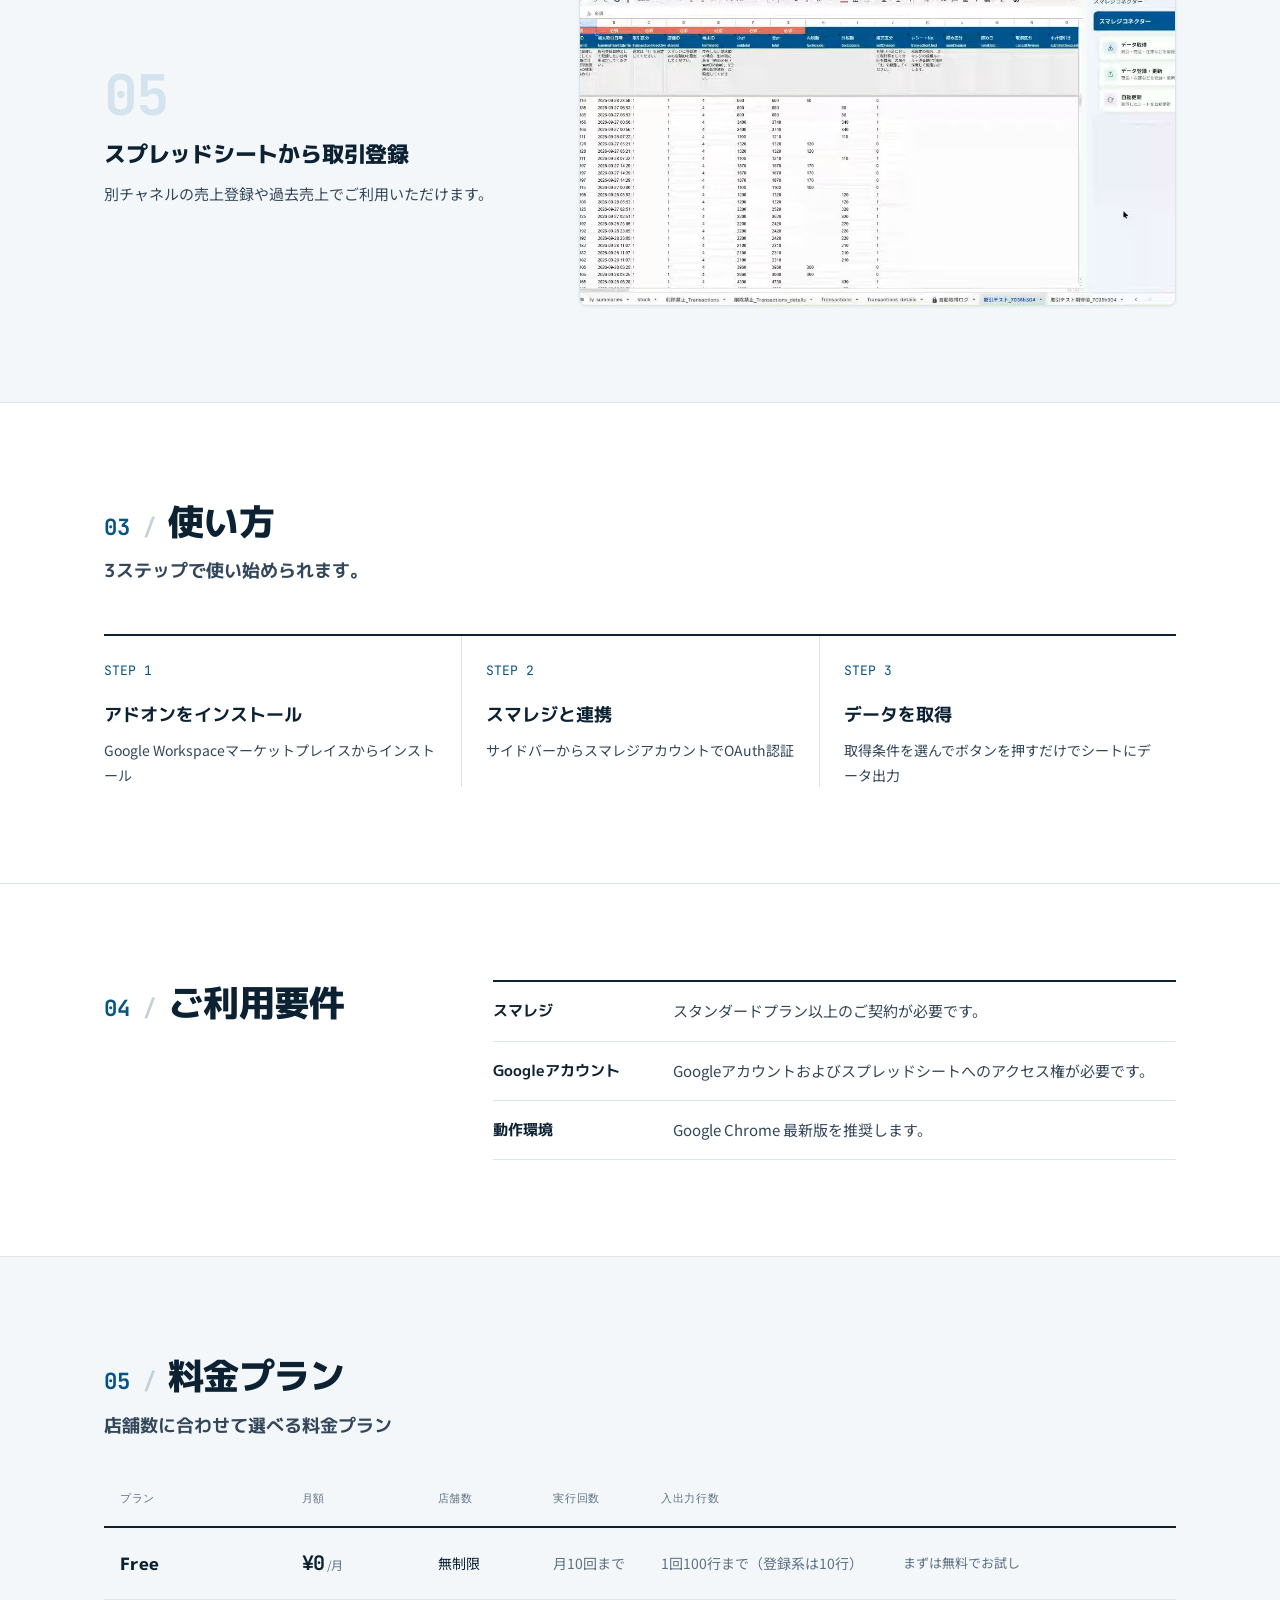
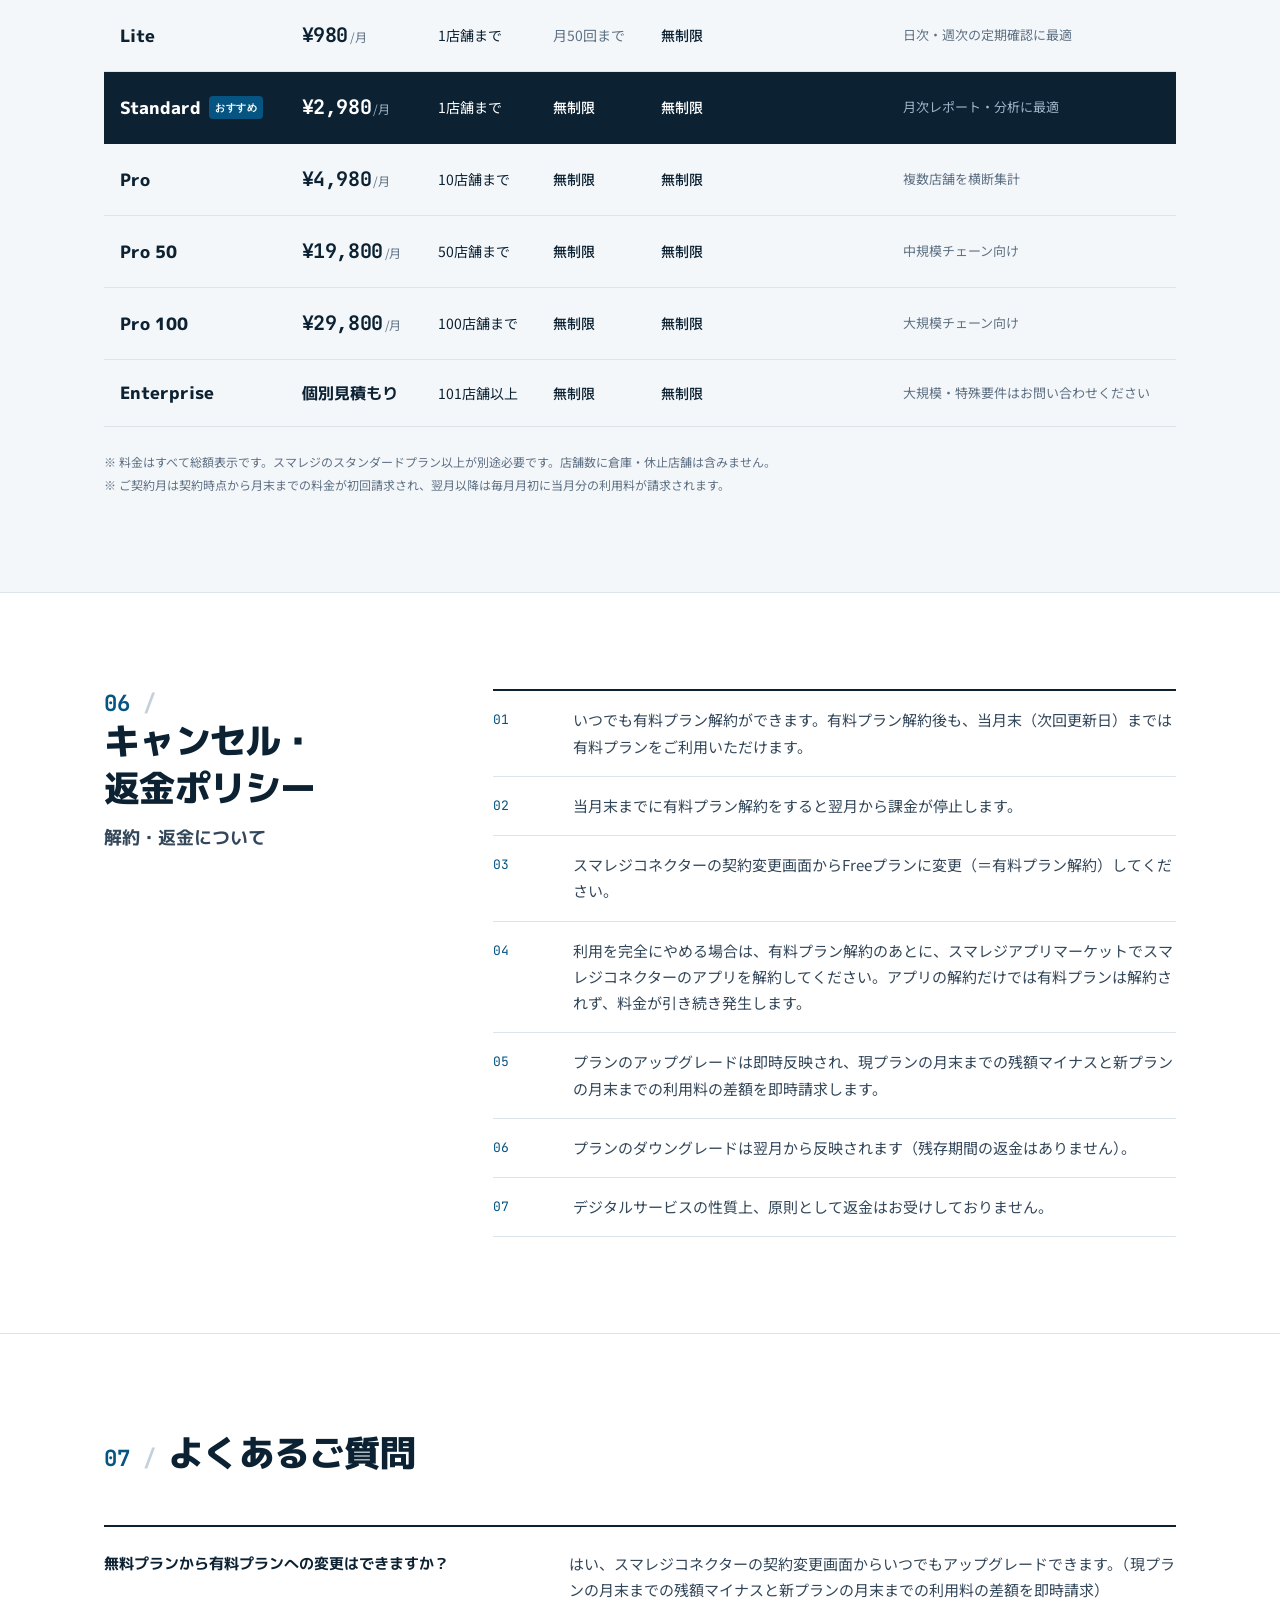
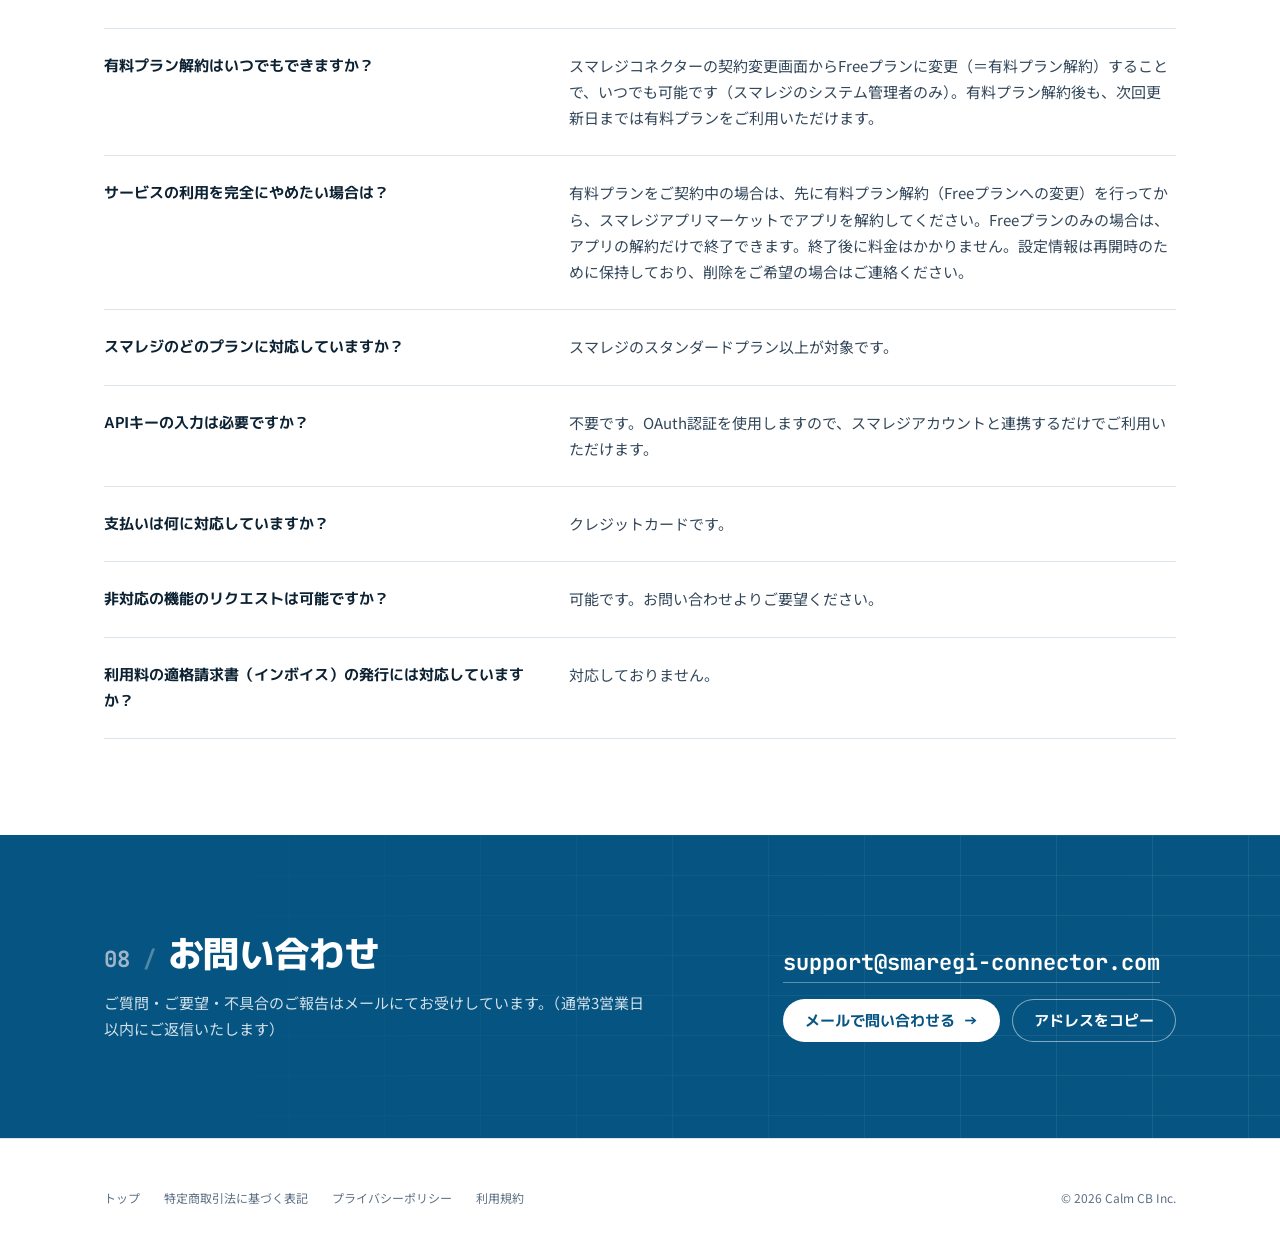
==== commit a486f061: "規約・特商法・トップ・プライバシー: 有料プラン解約と利用契約の終了を分けて記載する Freeプランへの変更は「有料プラン解約」と必ず表記し、アプリの解約による 利用契約の終了と区別する。両方を終える" ====
--- a/index.html
+++ b/index.html
@@ -392,10 +392,10 @@
       <p class="sec-title">解約・返金について</p>
     </div>
     <ol class="policy">
-      <li>いつでも解約できます。解約後は当月末（次回更新日）までサービスをご利用いただけます。</li>
-      <li>当月末までに解約をすると翌月から課金が停止します。</li>
-      <li>スマレジコネクターの契約変更画面からFreeプランに変更（＝解約）してください。</li>
-      <li>利用を完全にやめる場合は、Freeプランに変更したあとに、スマレジアプリマーケットでスマレジコネクターを解約してください。</li>
+      <li>いつでも有料プラン解約ができます。有料プラン解約後も、当月末（次回更新日）までは有料プランをご利用いただけます。</li>
+      <li>当月末までに有料プラン解約をすると翌月から課金が停止します。</li>
+      <li>スマレジコネクターの契約変更画面からFreeプランに変更（＝有料プラン解約）してください。</li>
+      <li>利用を完全にやめる場合は、有料プラン解約のあとに、スマレジアプリマーケットでスマレジコネクターのアプリを解約してください。アプリの解約だけでは有料プランは解約されず、料金が引き続き発生します。</li>
       <li>プランのアップグレードは即時反映され、現プランの月末までの残額マイナスと新プランの月末までの利用料の差額を即時請求します。</li>
       <li>プランのダウングレードは翌月から反映されます（残存期間の返金はありません）。</li>
       <li>デジタルサービスの性質上、原則として返金はお受けしておりません。</li>
@@ -410,7 +410,8 @@
     </div>
     <div class="faq">
       <div class="faq-item"><div class="faq-q">無料プランから有料プランへの変更はできますか？</div><div class="faq-a">はい、スマレジコネクターの契約変更画面からいつでもアップグレードできます。（現プランの月末までの残額マイナスと新プランの月末までの利用料の差額を即時請求）</div></div>
-      <div class="faq-item"><div class="faq-q">解約はいつでもできますか？</div><div class="faq-a">スマレジコネクターの契約変更画面からFreeプランに変更（＝解約）することで、いつでも解約可能です（スマレジのシステム管理者のみ）。解約後も次回更新日までは利用いただけます。</div></div>
+      <div class="faq-item"><div class="faq-q">有料プラン解約はいつでもできますか？</div><div class="faq-a">スマレジコネクターの契約変更画面からFreeプランに変更（＝有料プラン解約）することで、いつでも可能です（スマレジのシステム管理者のみ）。有料プラン解約後も、次回更新日までは有料プランをご利用いただけます。</div></div>
+      <div class="faq-item"><div class="faq-q">サービスの利用を完全にやめたい場合は？</div><div class="faq-a">有料プランをご契約中の場合は、先に有料プラン解約（Freeプランへの変更）を行ってから、スマレジアプリマーケットでアプリを解約してください。Freeプランのみの場合は、アプリの解約だけで終了できます。終了後に料金はかかりません。設定情報は再開時のために保持しており、削除をご希望の場合はご連絡ください。</div></div>
       <div class="faq-item"><div class="faq-q">スマレジのどのプランに対応していますか？</div><div class="faq-a">スマレジのスタンダードプラン以上が対象です。</div></div>
       <div class="faq-item"><div class="faq-q">APIキーの入力は必要ですか？</div><div class="faq-a">不要です。OAuth認証を使用しますので、スマレジアカウントと連携するだけでご利用いただけます。</div></div>
       <div class="faq-item"><div class="faq-q">支払いは何に対応していますか？</div><div class="faq-a">クレジットカードです。</div></div>
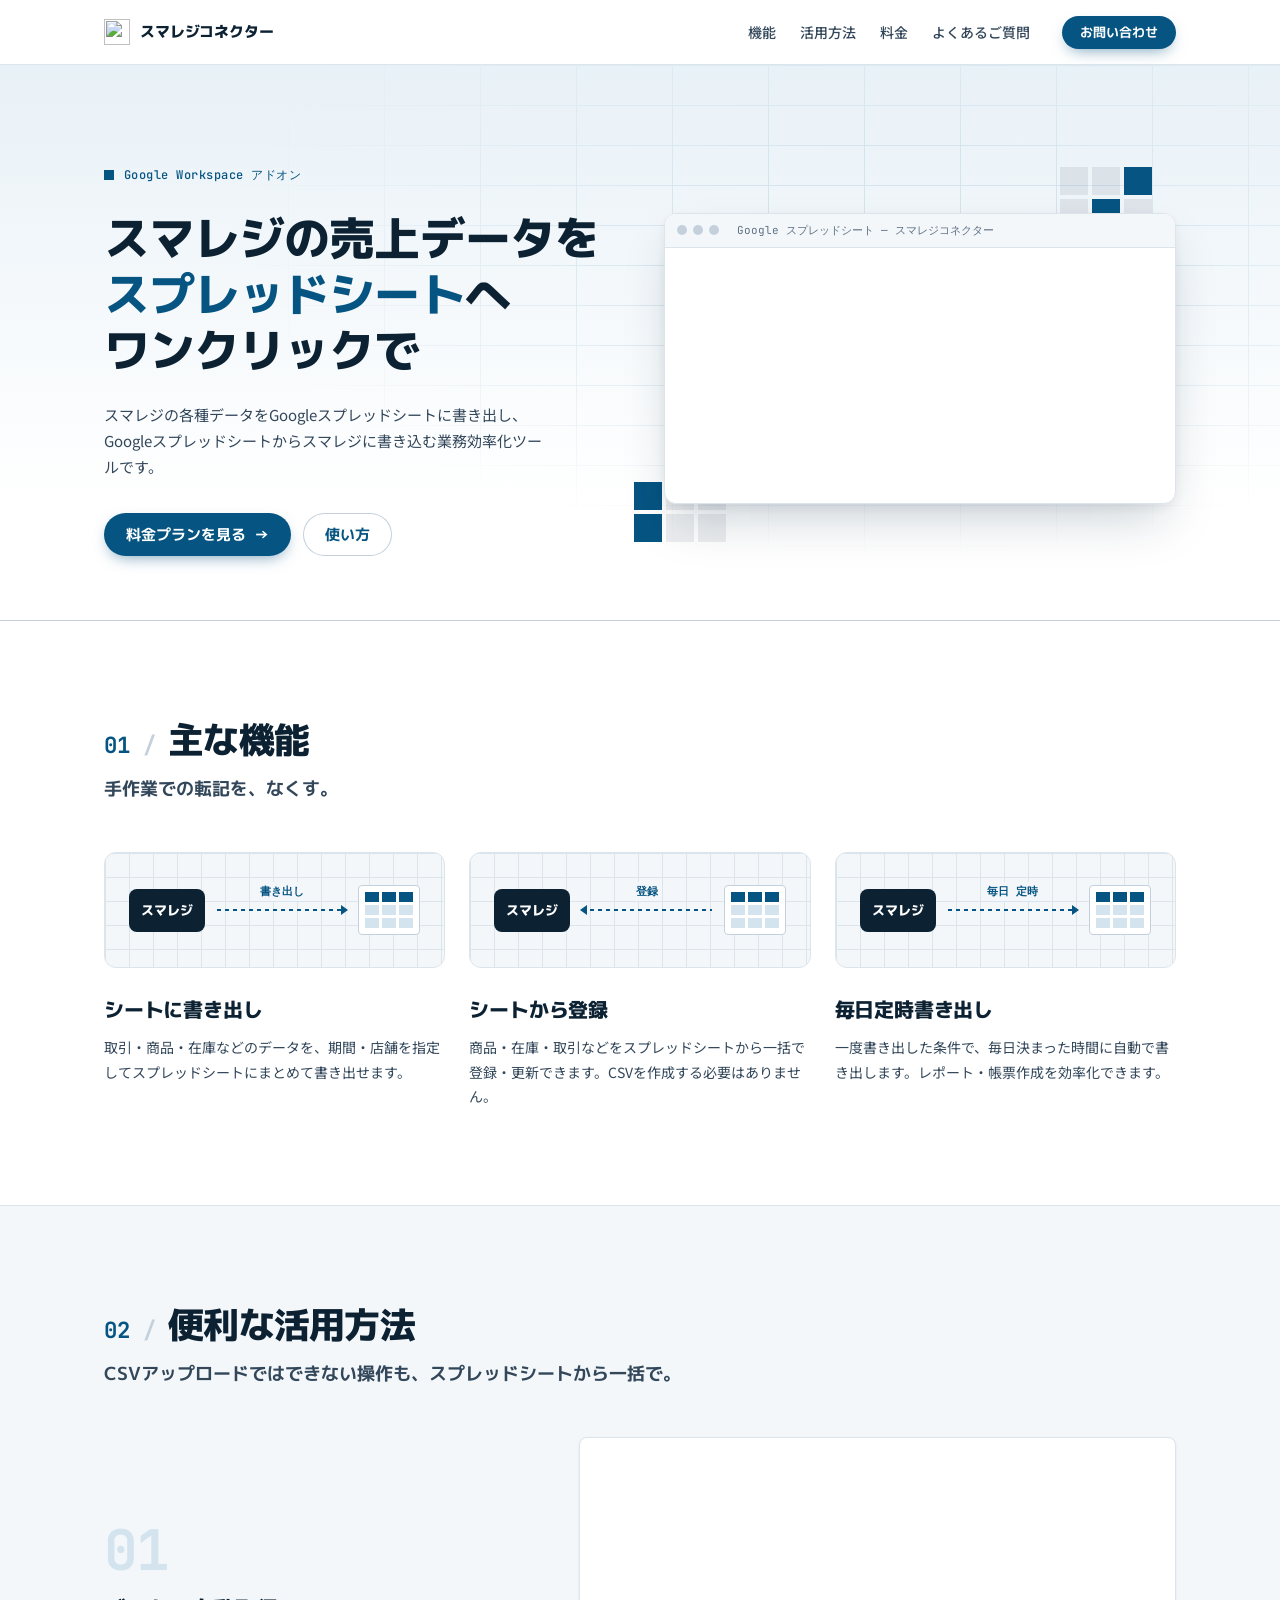
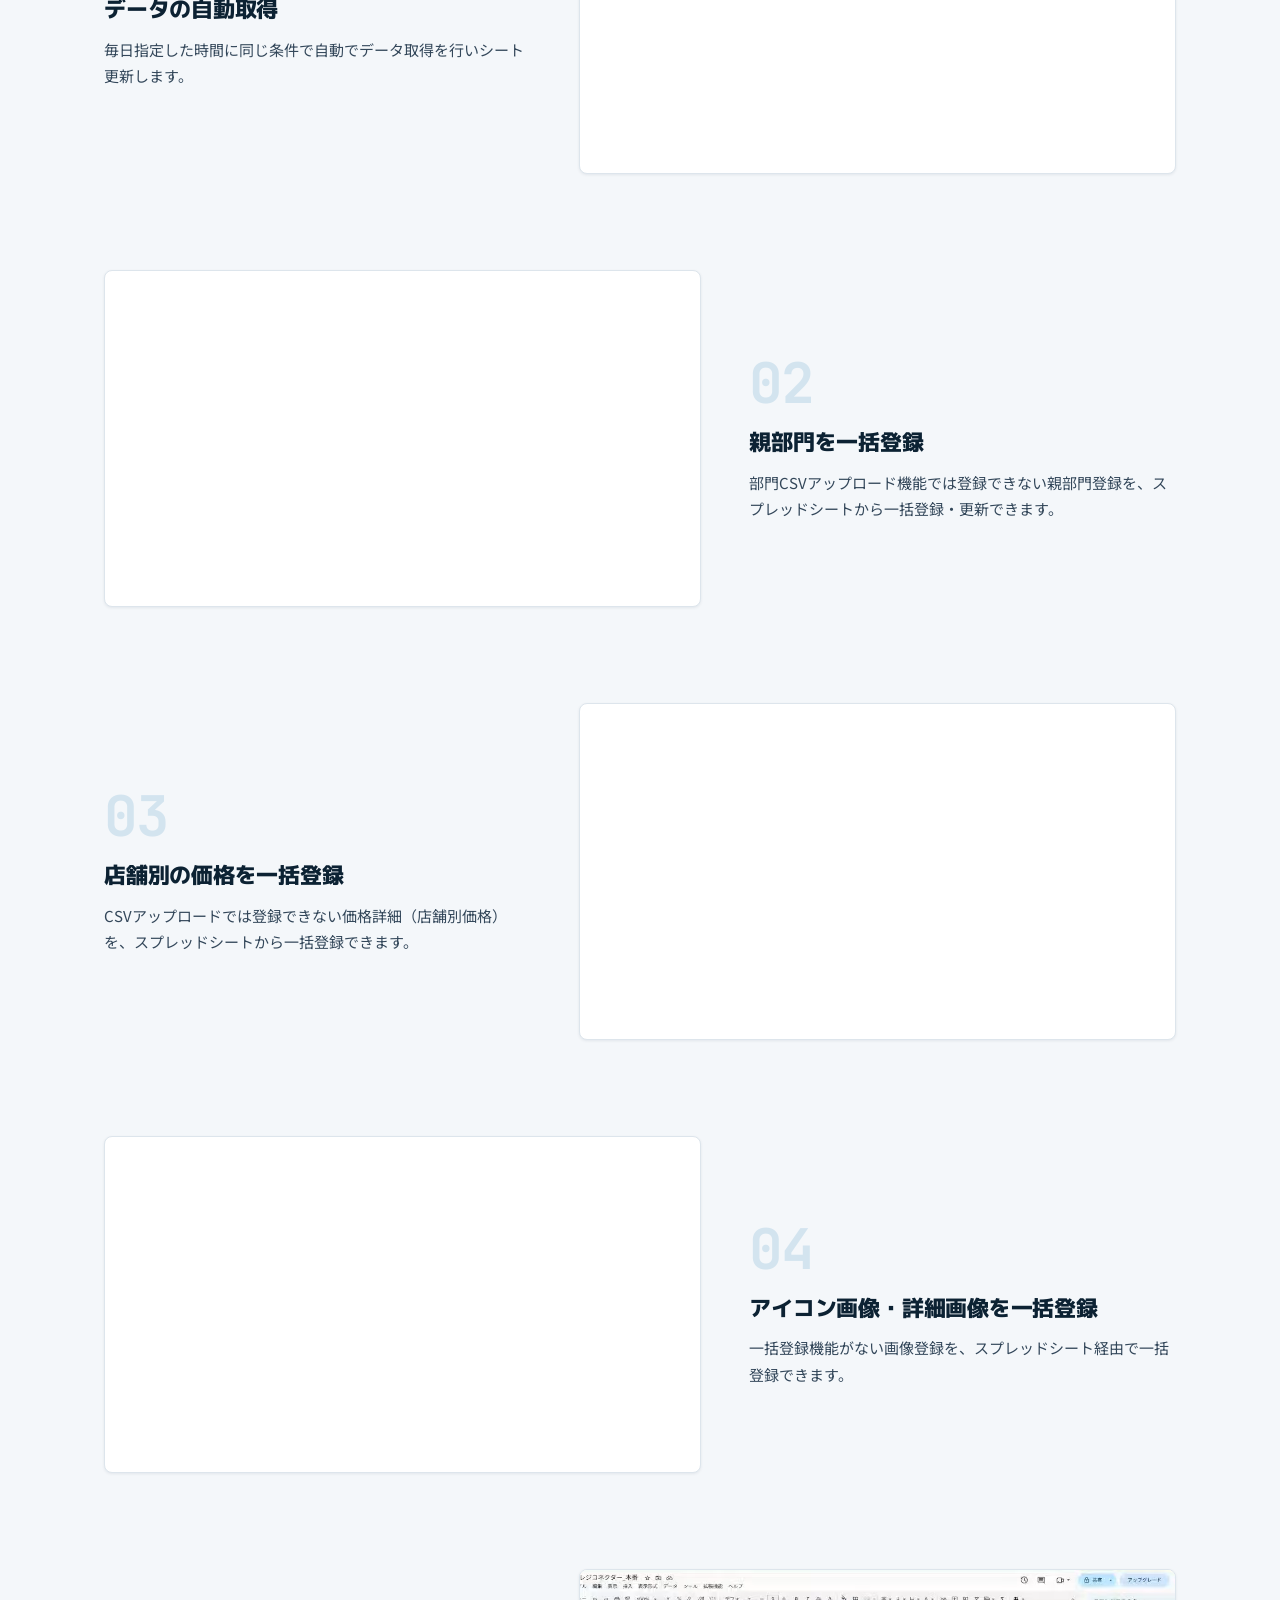
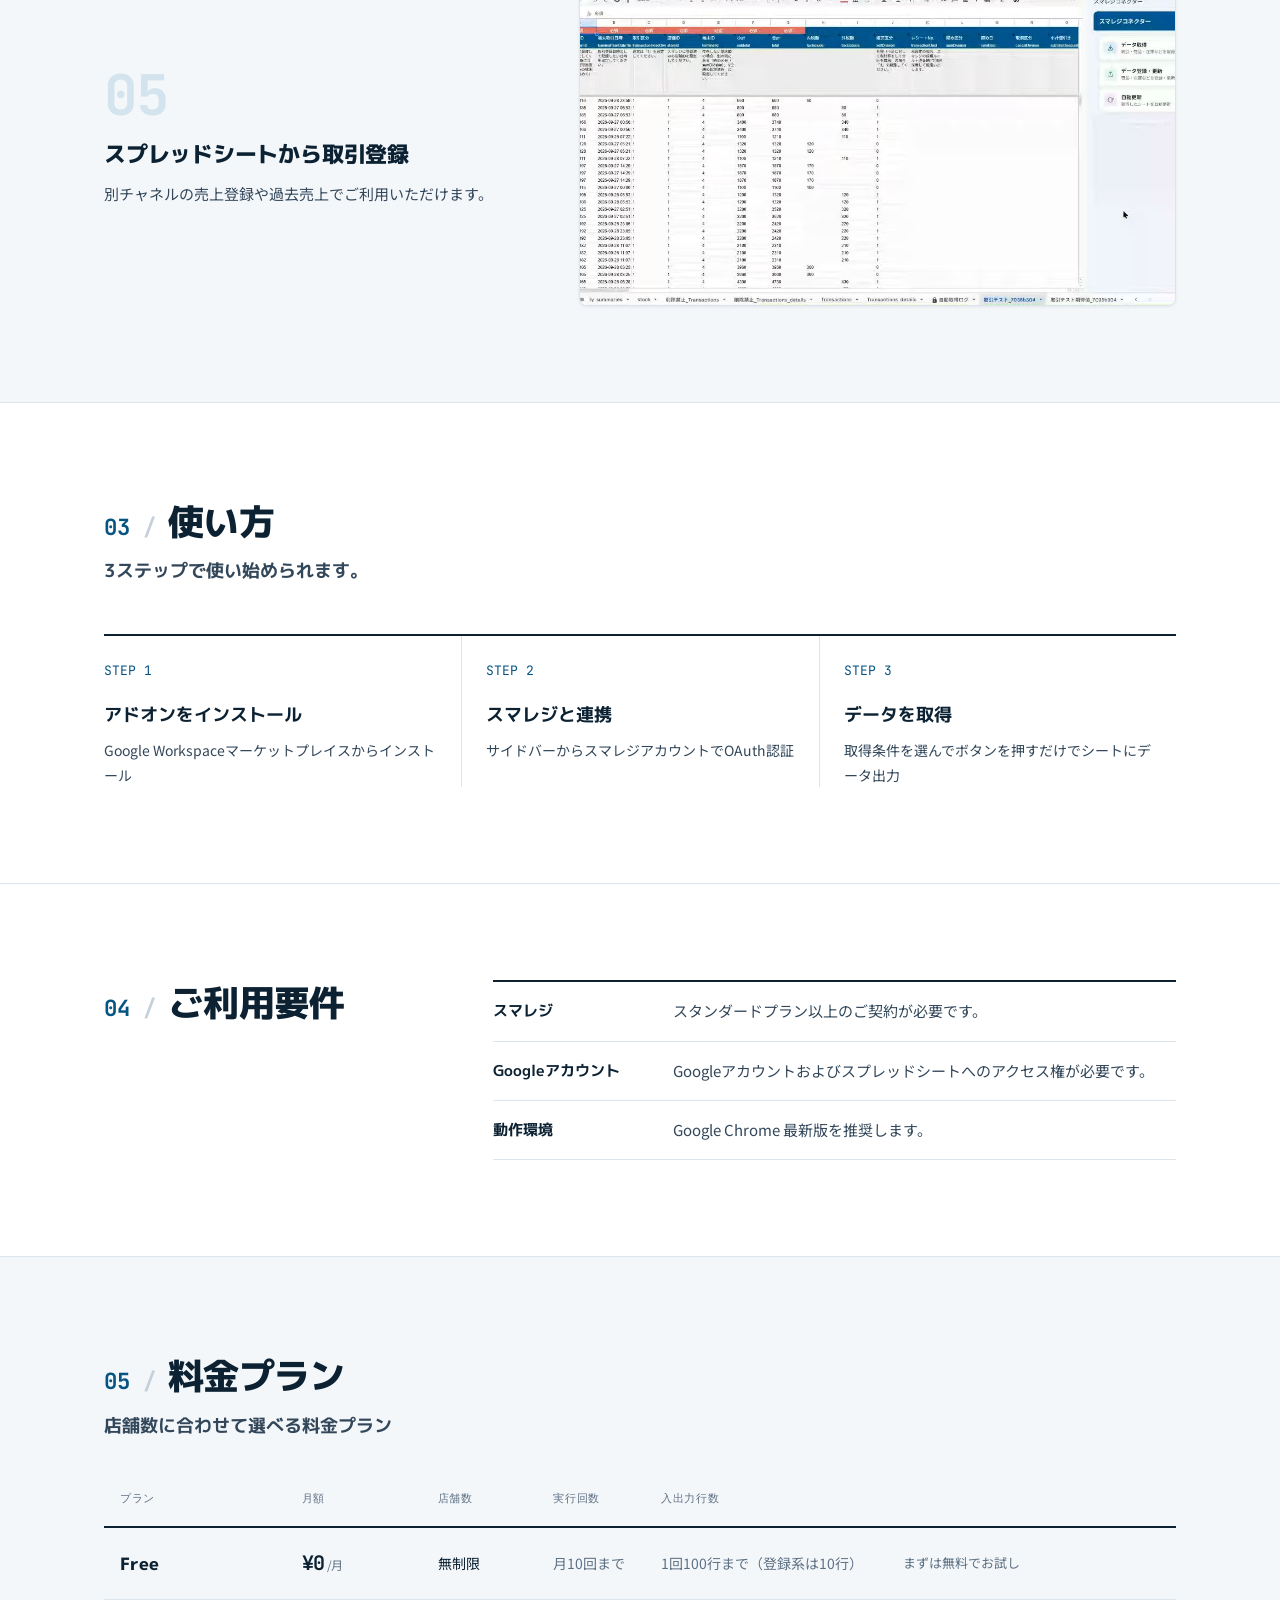
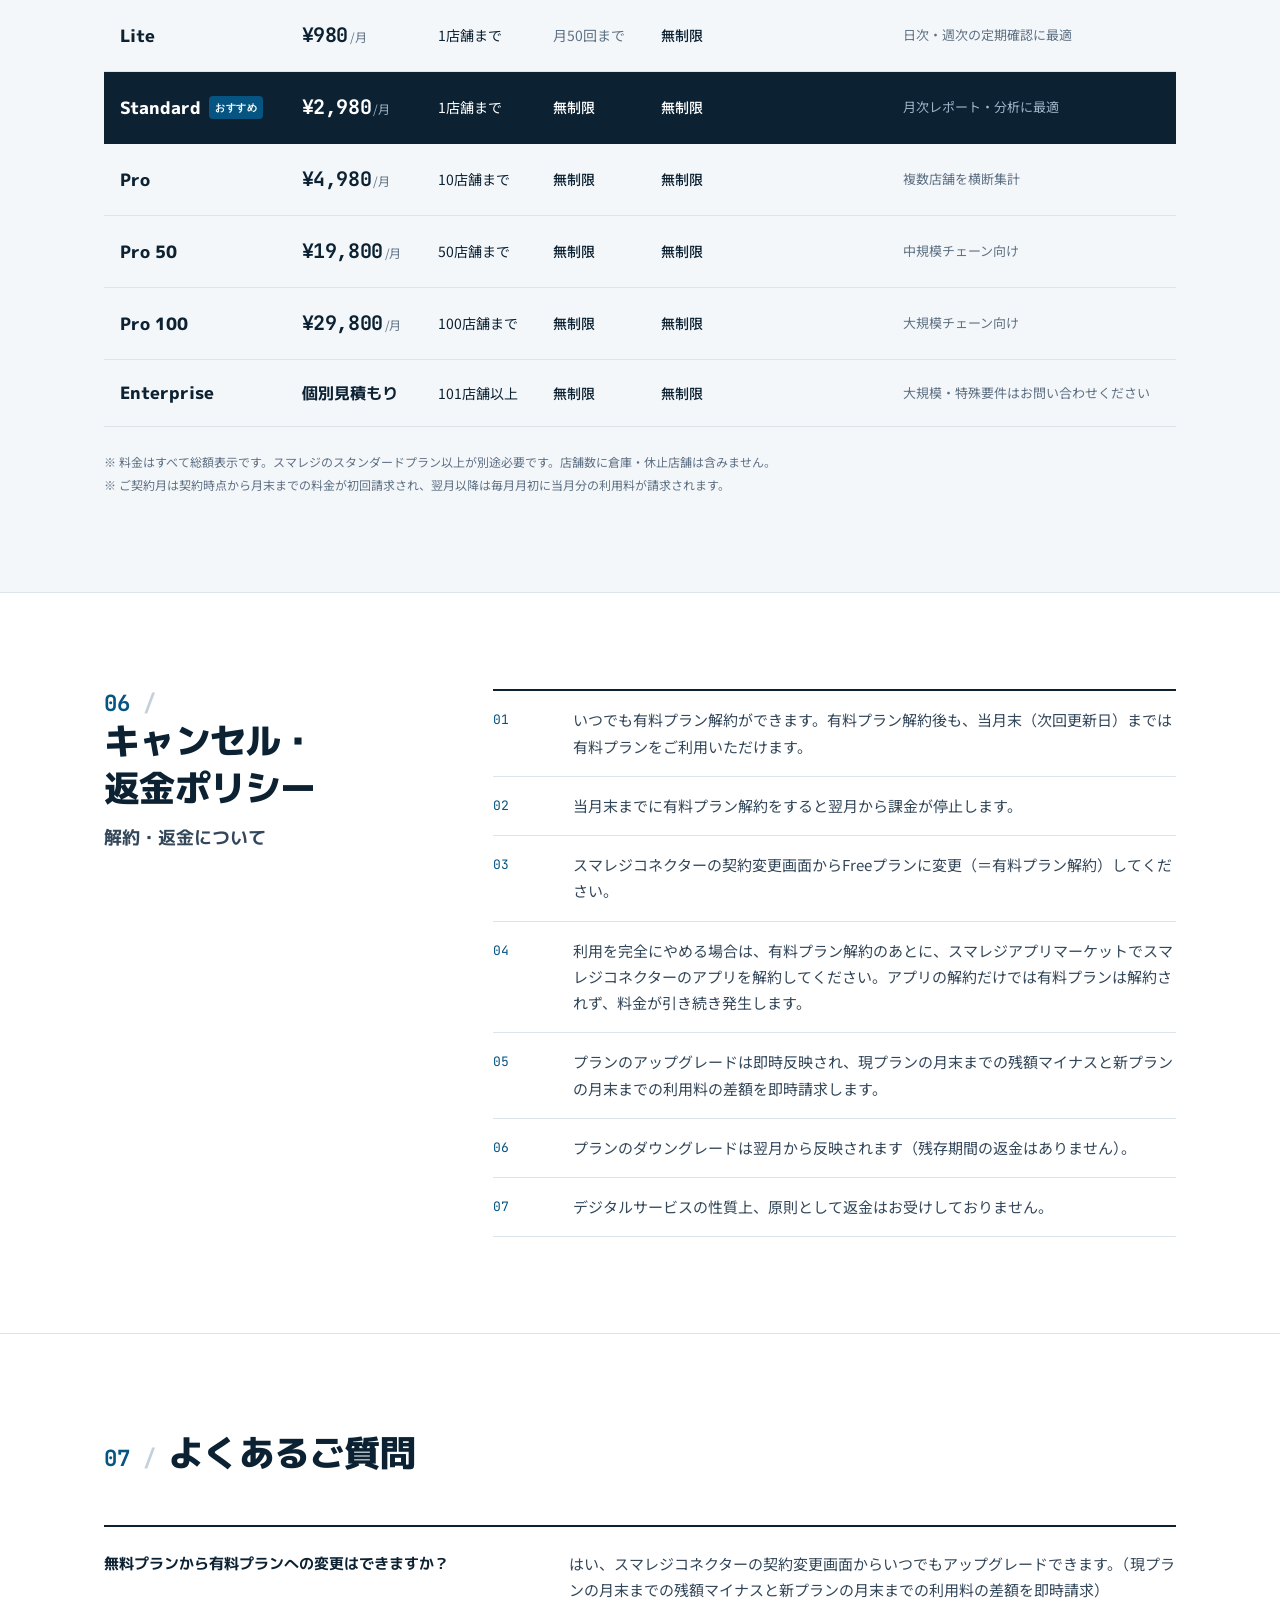
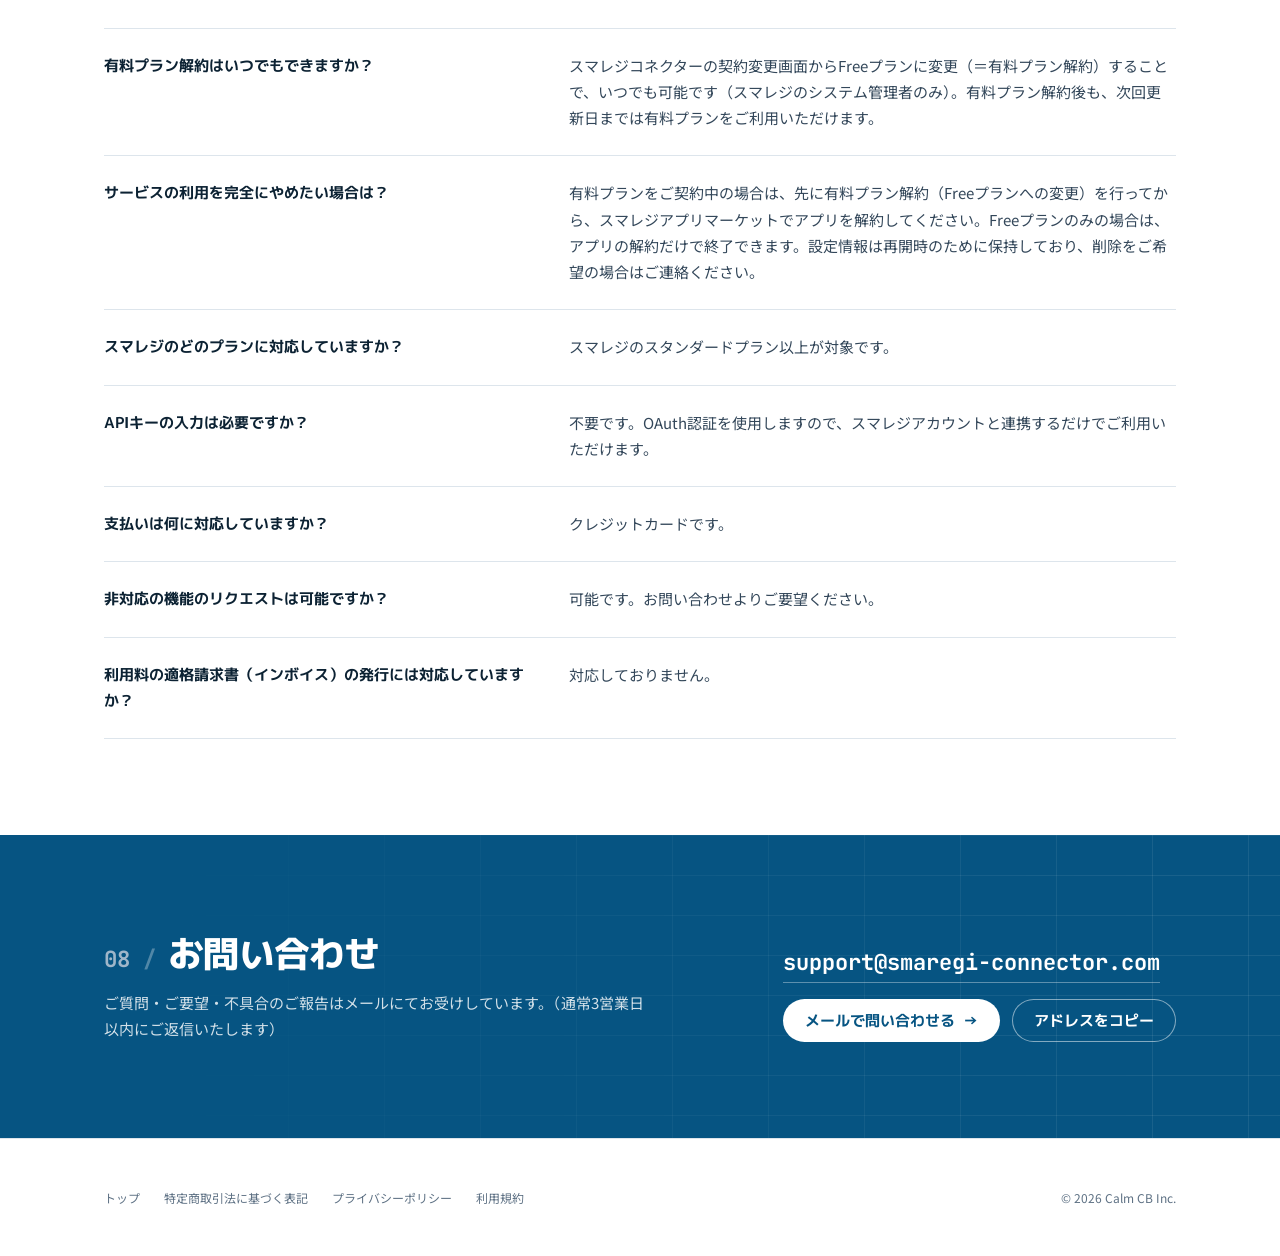
==== commit 98fffd5b: "規約・特商法・FAQ: 料金が止まる条件の誤った記述を削除する 料金は有料プラン解約だけで止まるため、アプリの解約まで完了が必要と読める文を削除。  Co-Authored-By: Claude Op" ====
--- a/index.html
+++ b/index.html
@@ -411,7 +411,7 @@
     <div class="faq">
       <div class="faq-item"><div class="faq-q">無料プランから有料プランへの変更はできますか？</div><div class="faq-a">はい、スマレジコネクターの契約変更画面からいつでもアップグレードできます。（現プランの月末までの残額マイナスと新プランの月末までの利用料の差額を即時請求）</div></div>
       <div class="faq-item"><div class="faq-q">有料プラン解約はいつでもできますか？</div><div class="faq-a">スマレジコネクターの契約変更画面からFreeプランに変更（＝有料プラン解約）することで、いつでも可能です（スマレジのシステム管理者のみ）。有料プラン解約後も、次回更新日までは有料プランをご利用いただけます。</div></div>
-      <div class="faq-item"><div class="faq-q">サービスの利用を完全にやめたい場合は？</div><div class="faq-a">有料プランをご契約中の場合は、先に有料プラン解約（Freeプランへの変更）を行ってから、スマレジアプリマーケットでアプリを解約してください。Freeプランのみの場合は、アプリの解約だけで終了できます。終了後に料金はかかりません。設定情報は再開時のために保持しており、削除をご希望の場合はご連絡ください。</div></div>
+      <div class="faq-item"><div class="faq-q">サービスの利用を完全にやめたい場合は？</div><div class="faq-a">有料プランをご契約中の場合は、先に有料プラン解約（Freeプランへの変更）を行ってから、スマレジアプリマーケットでアプリを解約してください。Freeプランのみの場合は、アプリの解約だけで終了できます。設定情報は再開時のために保持しており、削除をご希望の場合はご連絡ください。</div></div>
       <div class="faq-item"><div class="faq-q">スマレジのどのプランに対応していますか？</div><div class="faq-a">スマレジのスタンダードプラン以上が対象です。</div></div>
       <div class="faq-item"><div class="faq-q">APIキーの入力は必要ですか？</div><div class="faq-a">不要です。OAuth認証を使用しますので、スマレジアカウントと連携するだけでご利用いただけます。</div></div>
       <div class="faq-item"><div class="faq-q">支払いは何に対応していますか？</div><div class="faq-a">クレジットカードです。</div></div>
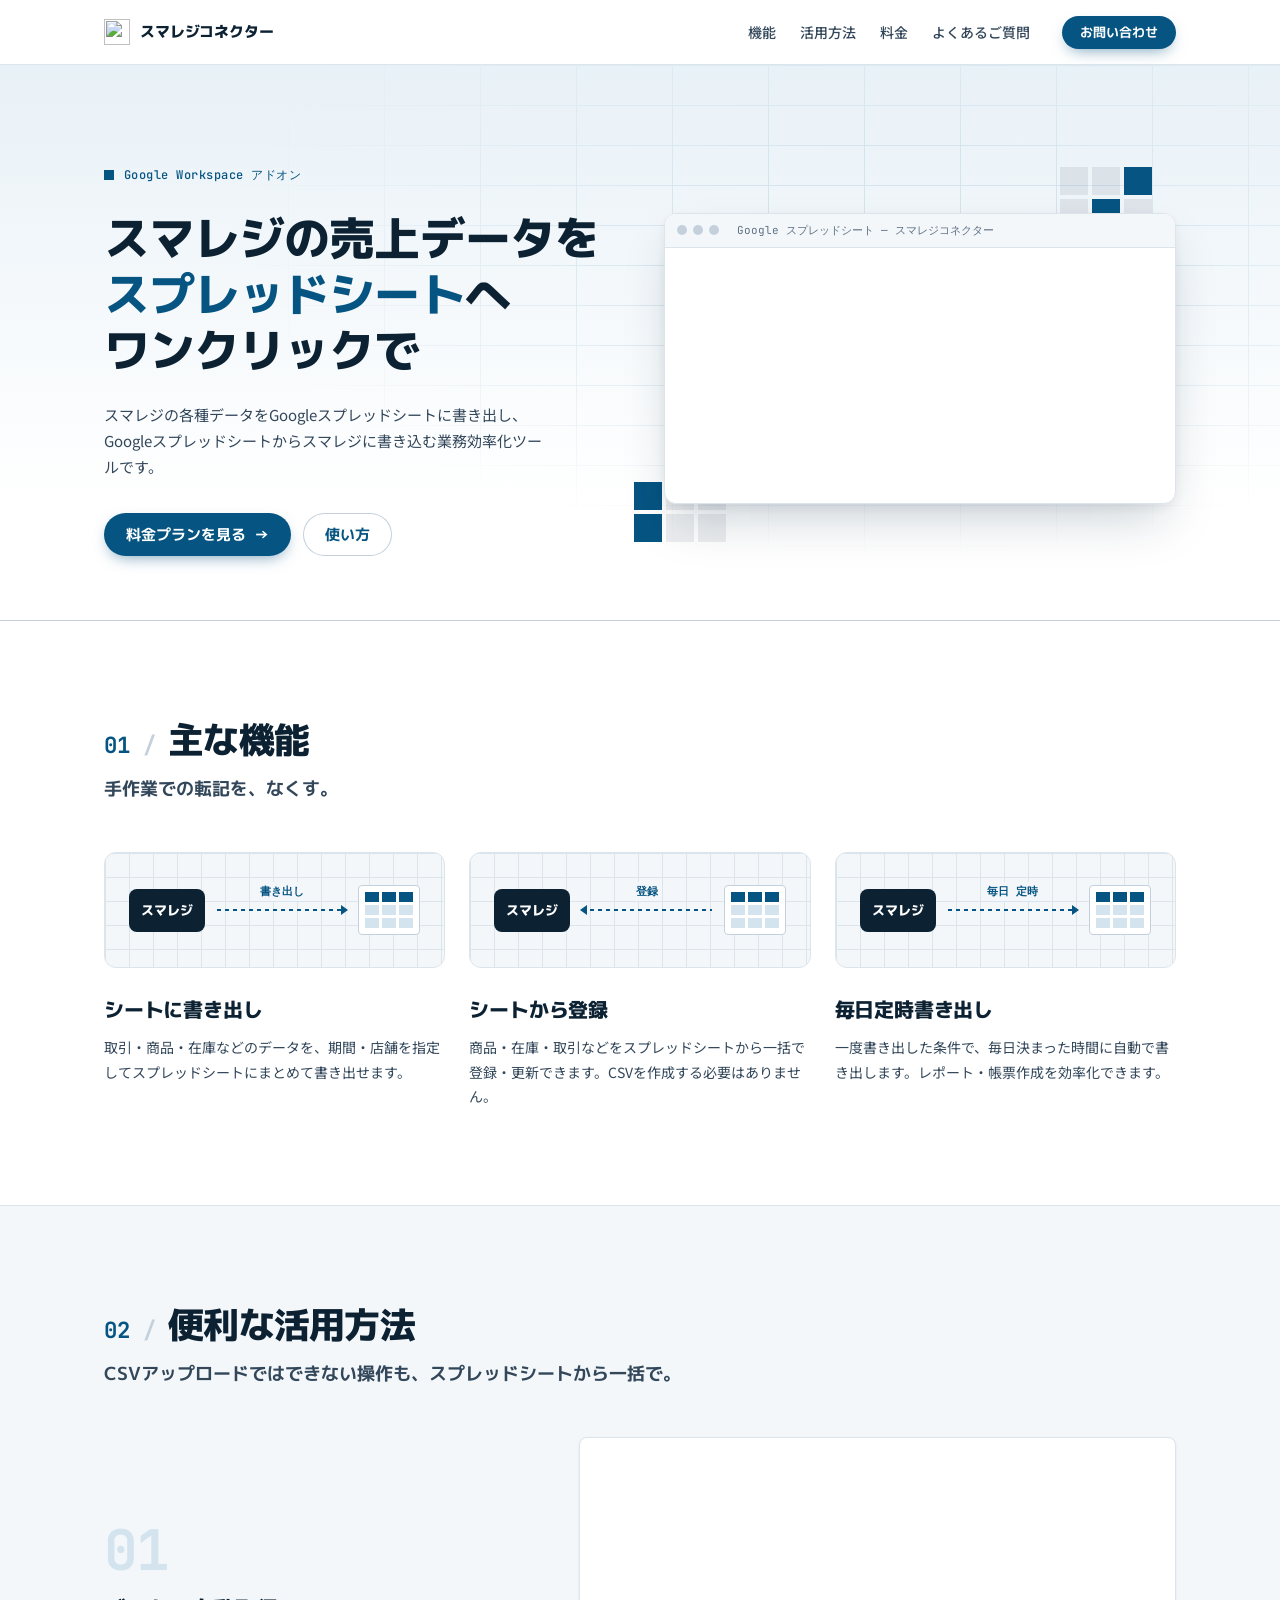
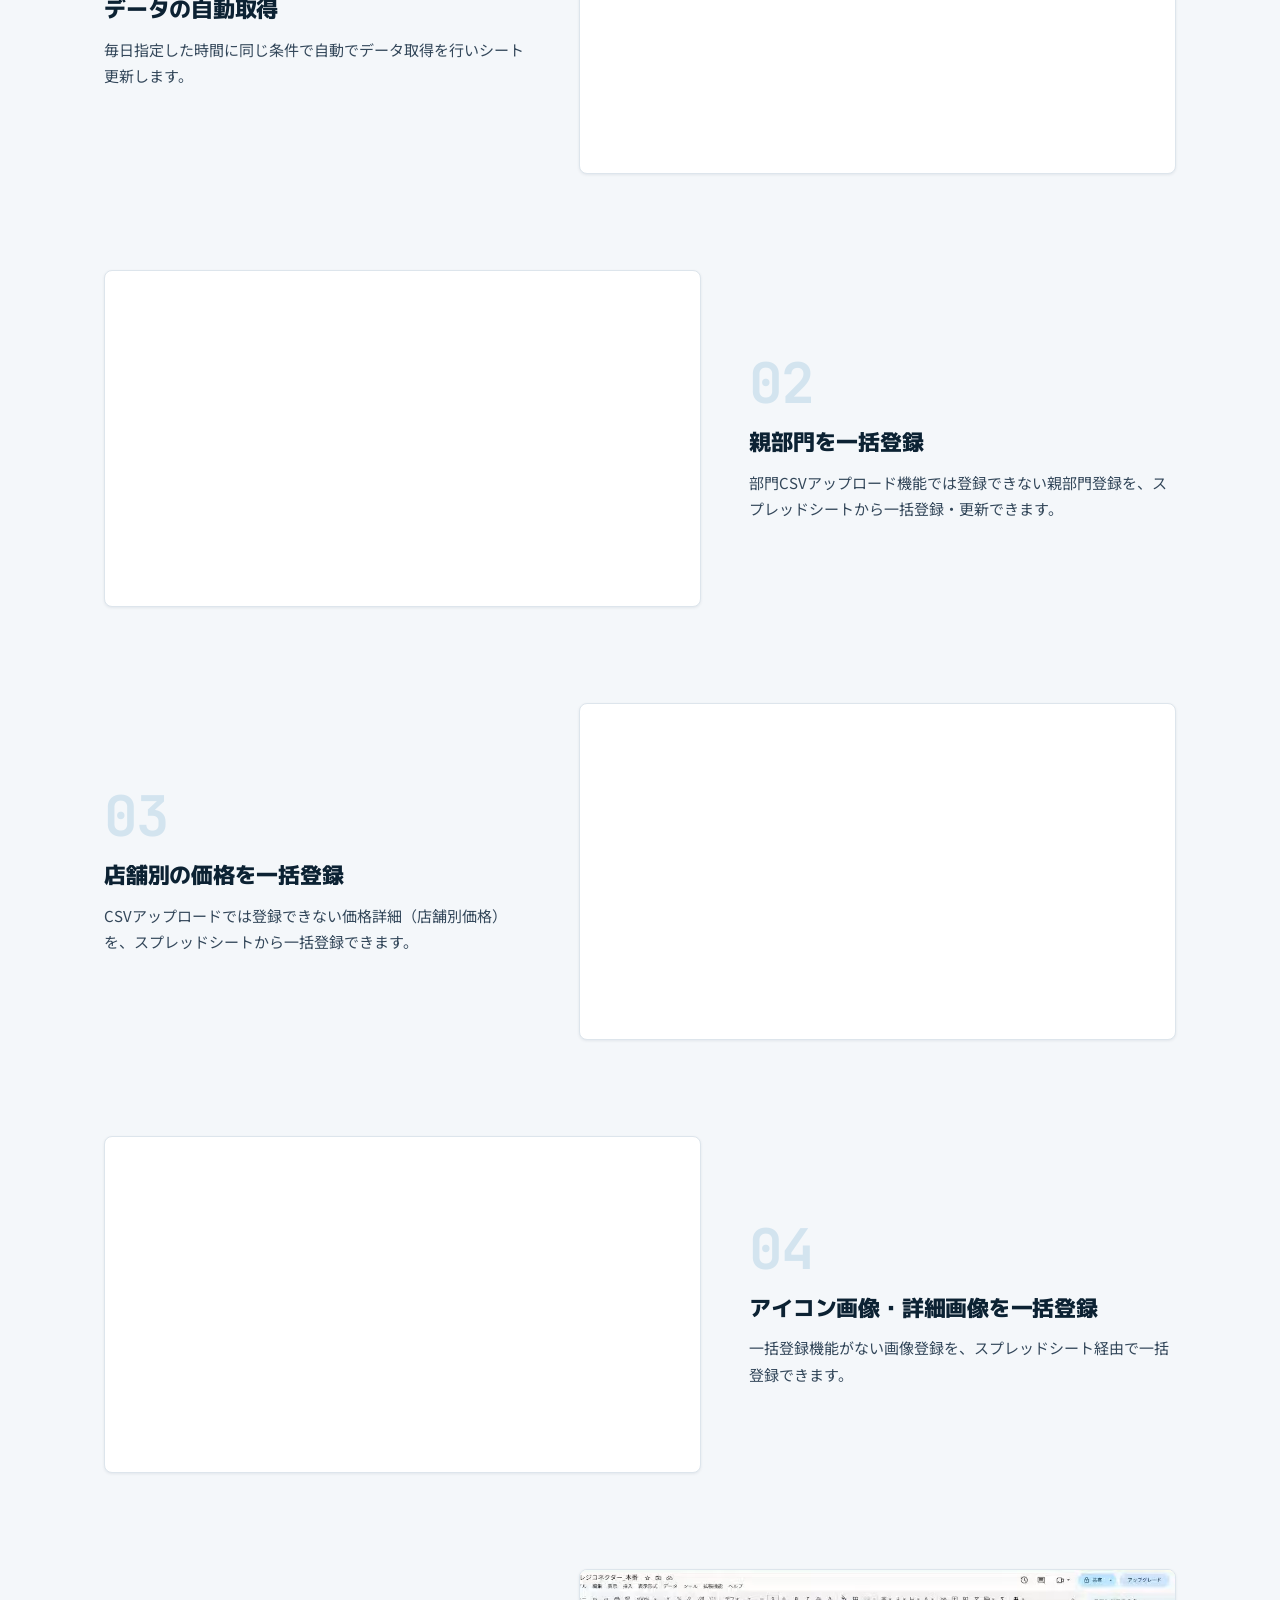
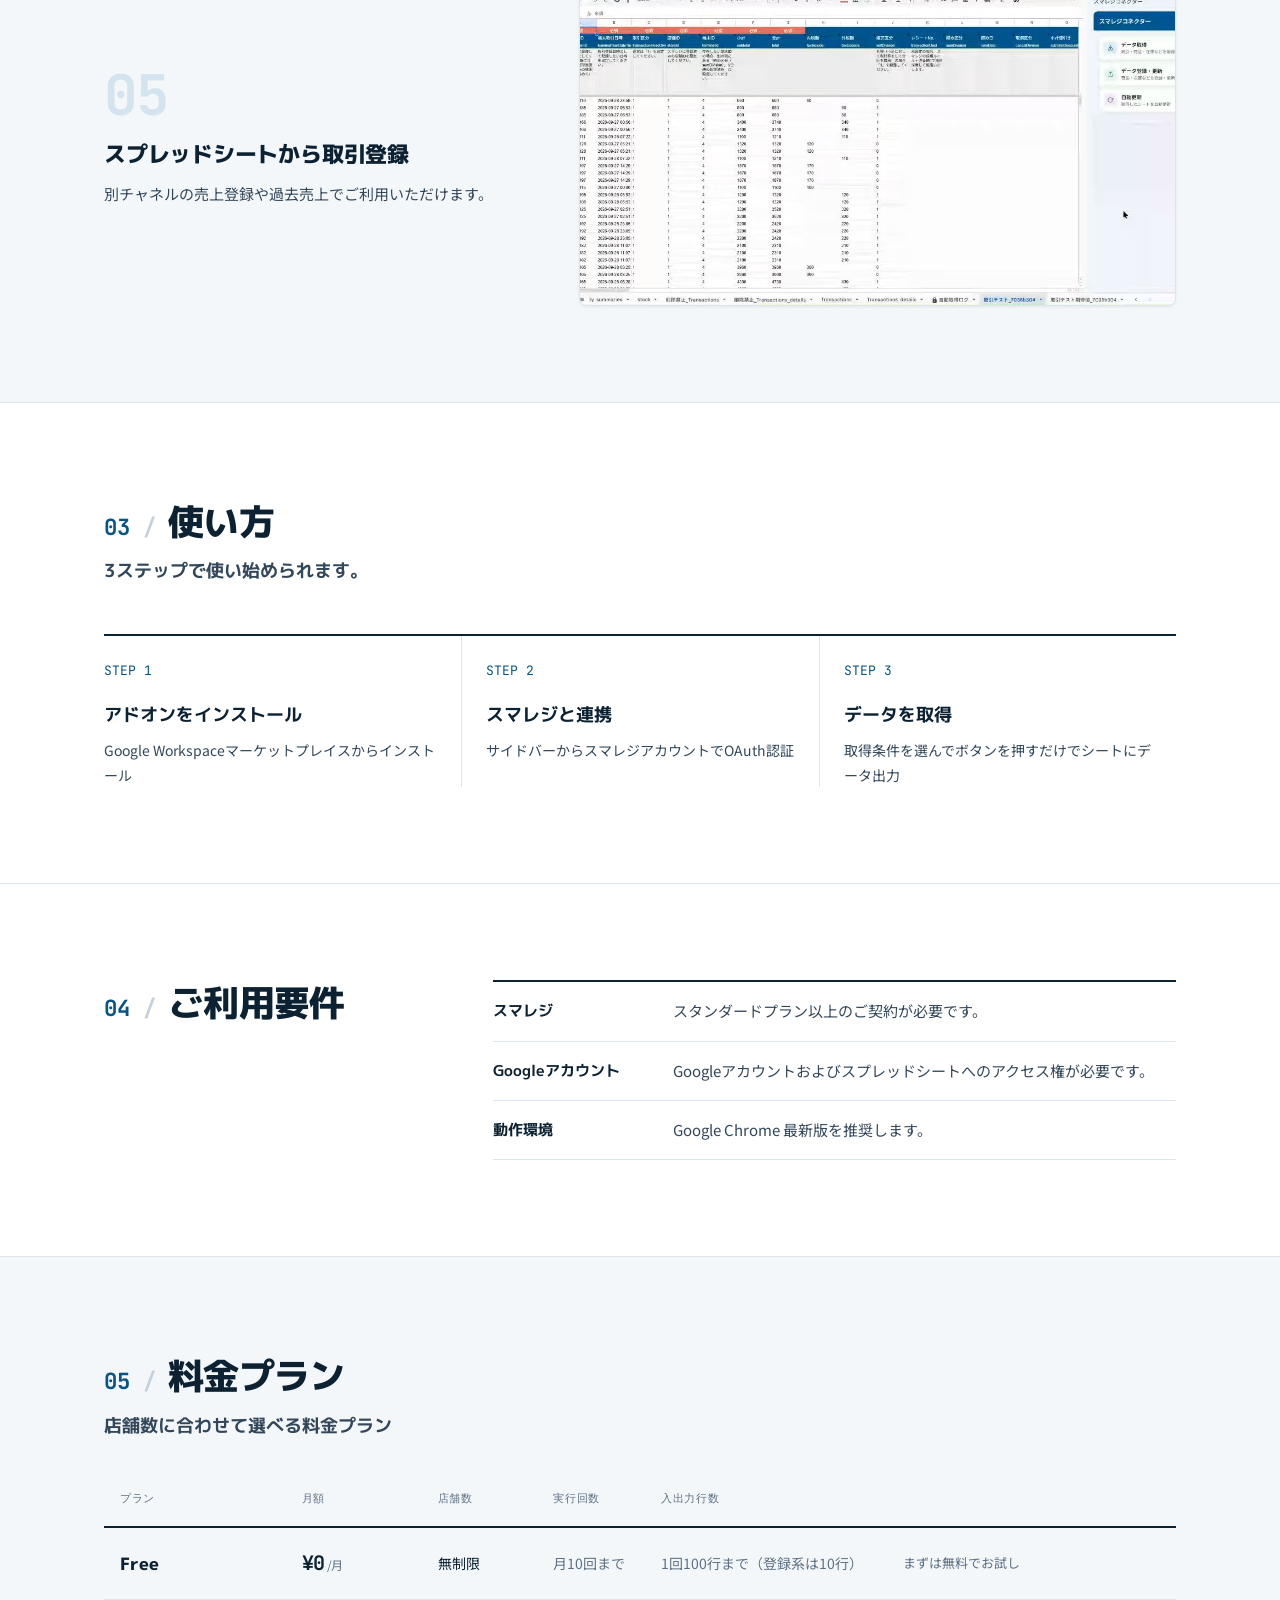
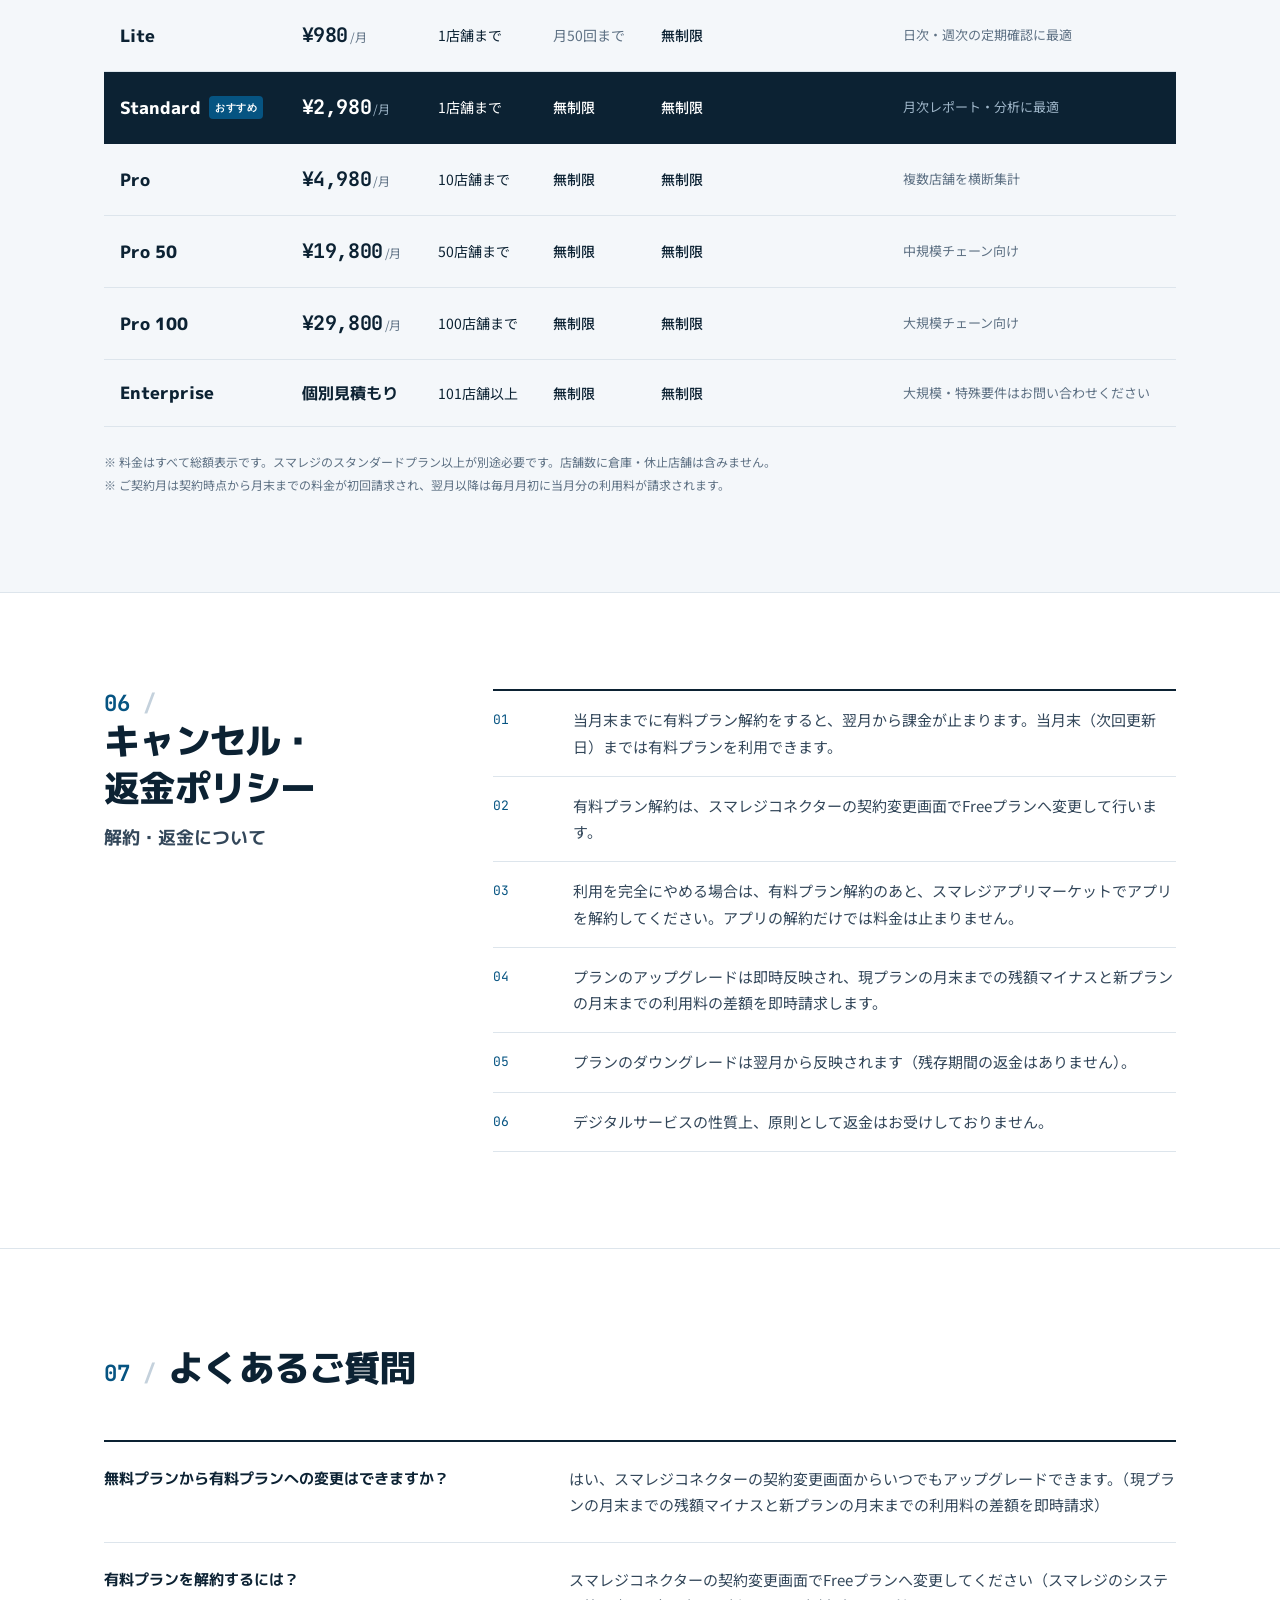
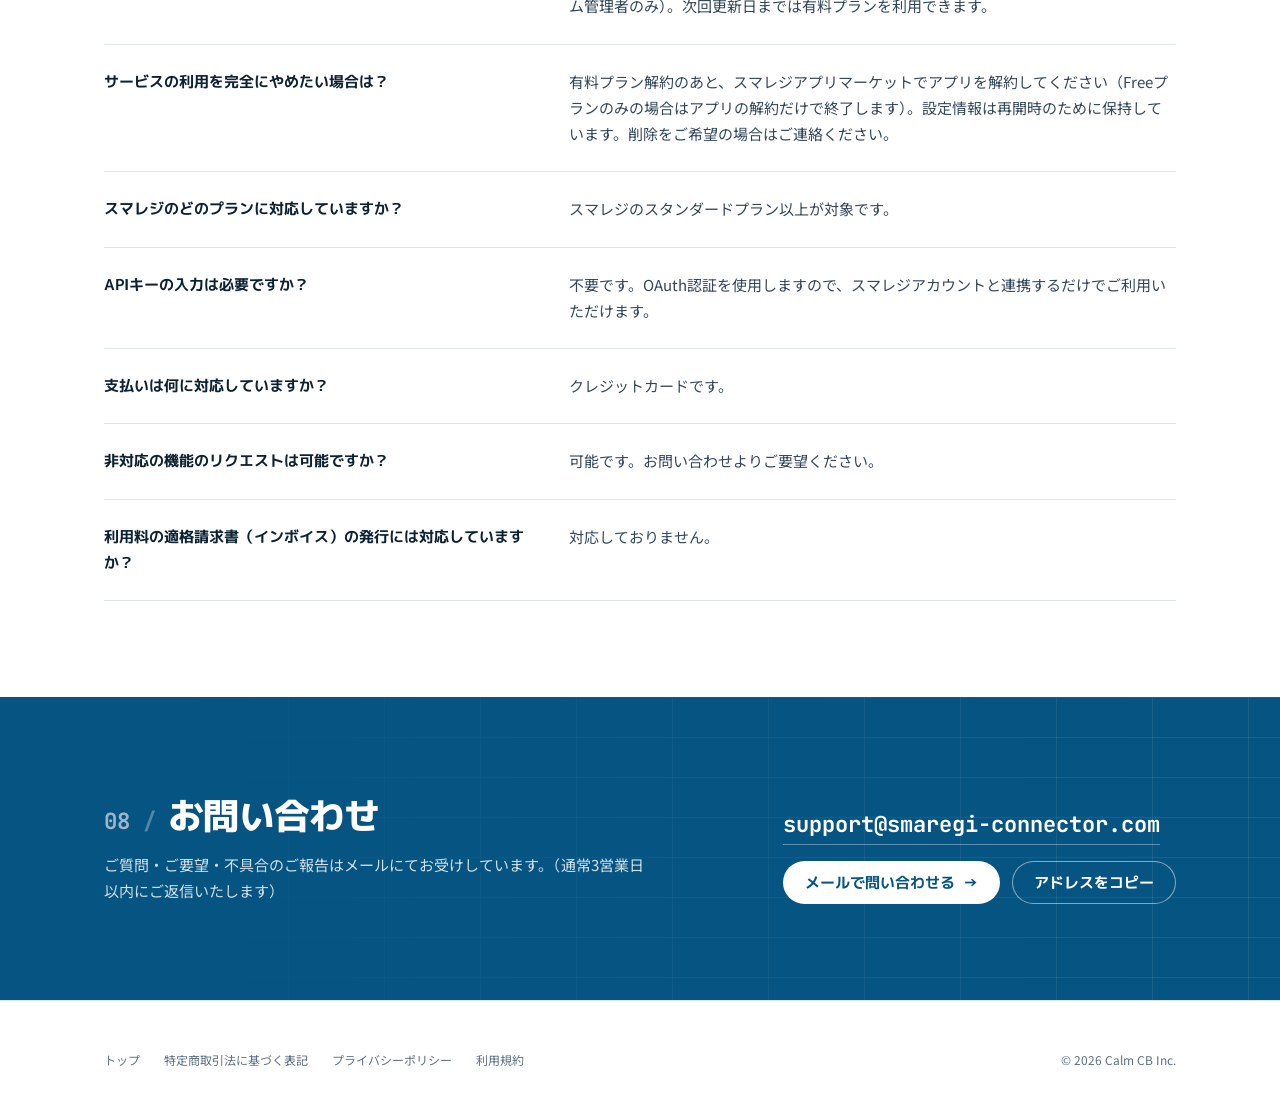
==== commit cd84533e: "規約・特商法・トップ・プライバシー: 解約まわりの文面を簡潔にする（内容は変えない） Co-Authored-By: Claude Opus 5.5 <noreply@anthropic.com> C" ====
--- a/index.html
+++ b/index.html
@@ -392,10 +392,9 @@
       <p class="sec-title">解約・返金について</p>
     </div>
     <ol class="policy">
-      <li>いつでも有料プラン解約ができます。有料プラン解約後も、当月末（次回更新日）までは有料プランをご利用いただけます。</li>
-      <li>当月末までに有料プラン解約をすると翌月から課金が停止します。</li>
-      <li>スマレジコネクターの契約変更画面からFreeプランに変更（＝有料プラン解約）してください。</li>
-      <li>利用を完全にやめる場合は、有料プラン解約のあとに、スマレジアプリマーケットでスマレジコネクターのアプリを解約してください。アプリの解約だけでは有料プランは解約されず、料金が引き続き発生します。</li>
+      <li>当月末までに有料プラン解約をすると、翌月から課金が止まります。当月末（次回更新日）までは有料プランを利用できます。</li>
+      <li>有料プラン解約は、スマレジコネクターの契約変更画面でFreeプランへ変更して行います。</li>
+      <li>利用を完全にやめる場合は、有料プラン解約のあと、スマレジアプリマーケットでアプリを解約してください。アプリの解約だけでは料金は止まりません。</li>
       <li>プランのアップグレードは即時反映され、現プランの月末までの残額マイナスと新プランの月末までの利用料の差額を即時請求します。</li>
       <li>プランのダウングレードは翌月から反映されます（残存期間の返金はありません）。</li>
       <li>デジタルサービスの性質上、原則として返金はお受けしておりません。</li>
@@ -410,8 +409,8 @@
     </div>
     <div class="faq">
       <div class="faq-item"><div class="faq-q">無料プランから有料プランへの変更はできますか？</div><div class="faq-a">はい、スマレジコネクターの契約変更画面からいつでもアップグレードできます。（現プランの月末までの残額マイナスと新プランの月末までの利用料の差額を即時請求）</div></div>
-      <div class="faq-item"><div class="faq-q">有料プラン解約はいつでもできますか？</div><div class="faq-a">スマレジコネクターの契約変更画面からFreeプランに変更（＝有料プラン解約）することで、いつでも可能です（スマレジのシステム管理者のみ）。有料プラン解約後も、次回更新日までは有料プランをご利用いただけます。</div></div>
-      <div class="faq-item"><div class="faq-q">サービスの利用を完全にやめたい場合は？</div><div class="faq-a">有料プランをご契約中の場合は、先に有料プラン解約（Freeプランへの変更）を行ってから、スマレジアプリマーケットでアプリを解約してください。Freeプランのみの場合は、アプリの解約だけで終了できます。設定情報は再開時のために保持しており、削除をご希望の場合はご連絡ください。</div></div>
+      <div class="faq-item"><div class="faq-q">有料プランを解約するには？</div><div class="faq-a">スマレジコネクターの契約変更画面でFreeプランへ変更してください（スマレジのシステム管理者のみ）。次回更新日までは有料プランを利用できます。</div></div>
+      <div class="faq-item"><div class="faq-q">サービスの利用を完全にやめたい場合は？</div><div class="faq-a">有料プラン解約のあと、スマレジアプリマーケットでアプリを解約してください（Freeプランのみの場合はアプリの解約だけで終了します）。設定情報は再開時のために保持しています。削除をご希望の場合はご連絡ください。</div></div>
       <div class="faq-item"><div class="faq-q">スマレジのどのプランに対応していますか？</div><div class="faq-a">スマレジのスタンダードプラン以上が対象です。</div></div>
       <div class="faq-item"><div class="faq-q">APIキーの入力は必要ですか？</div><div class="faq-a">不要です。OAuth認証を使用しますので、スマレジアカウントと連携するだけでご利用いただけます。</div></div>
       <div class="faq-item"><div class="faq-q">支払いは何に対応していますか？</div><div class="faq-a">クレジットカードです。</div></div>
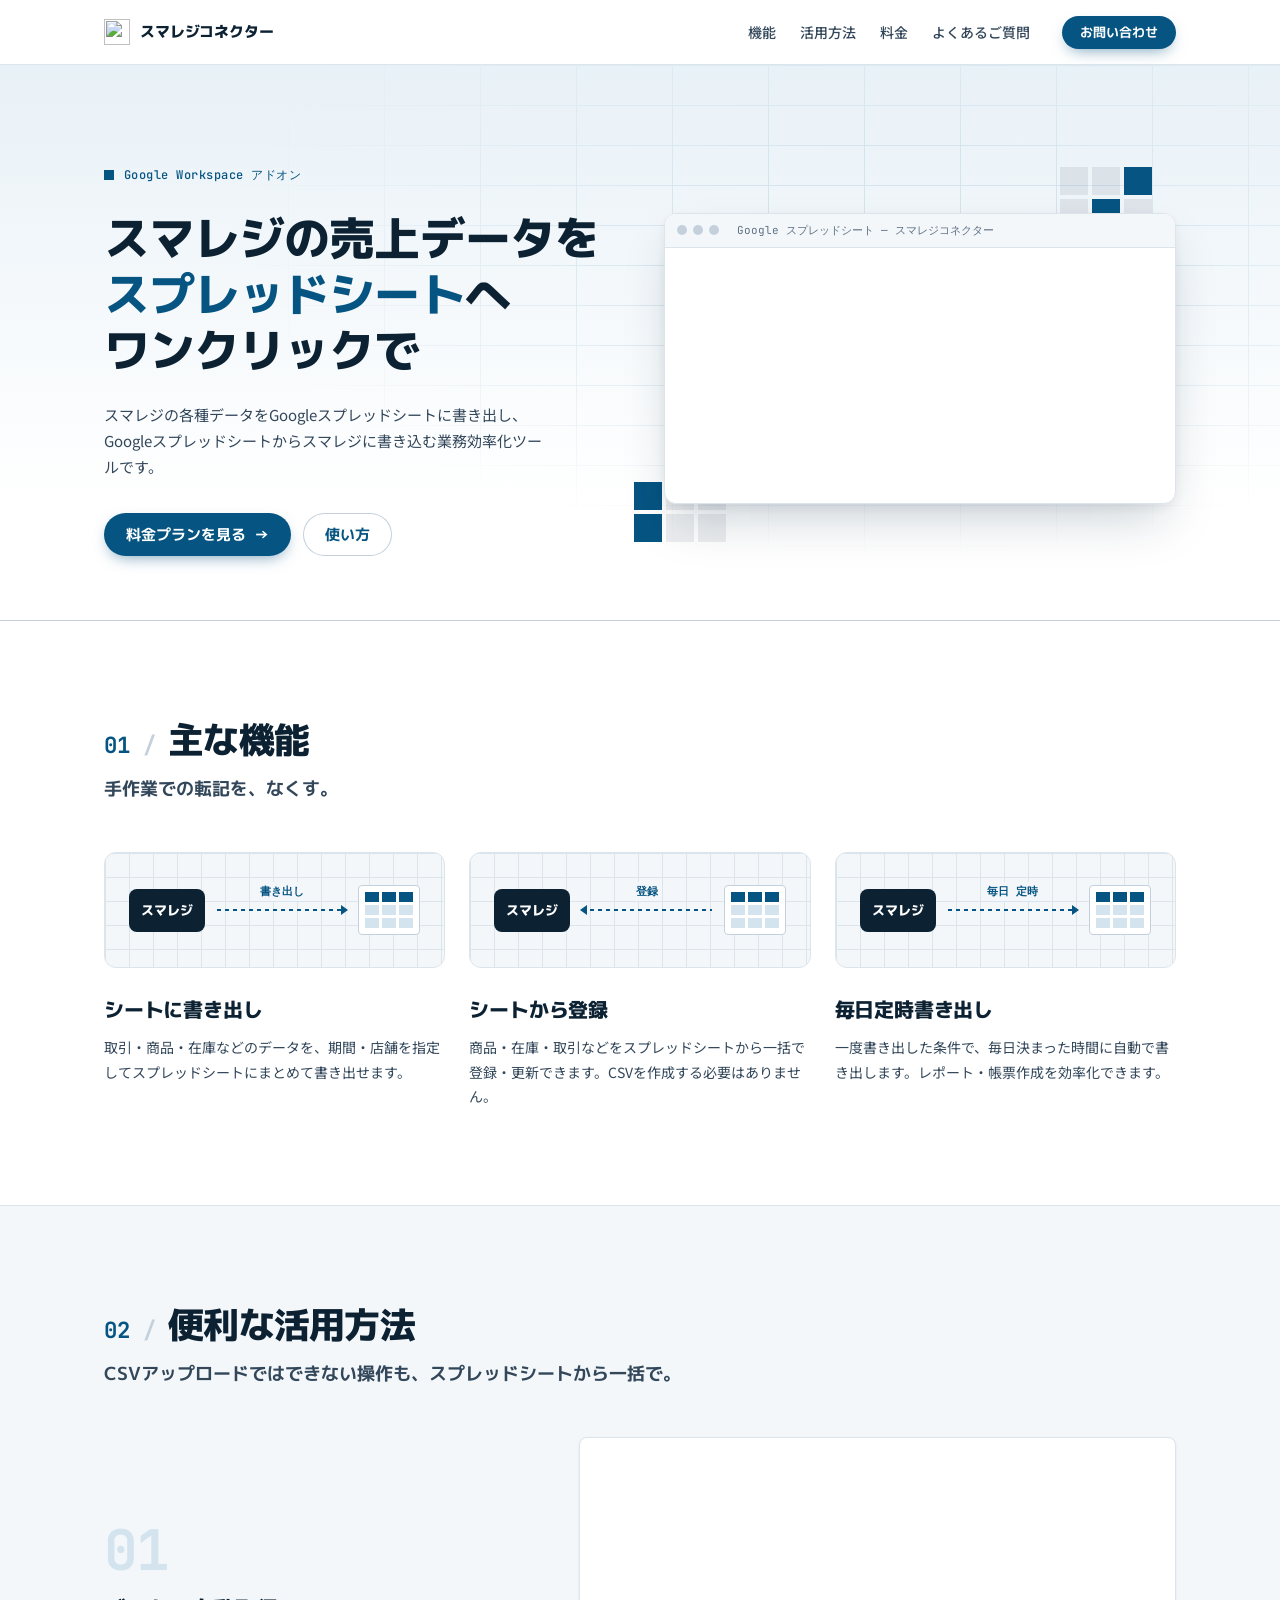
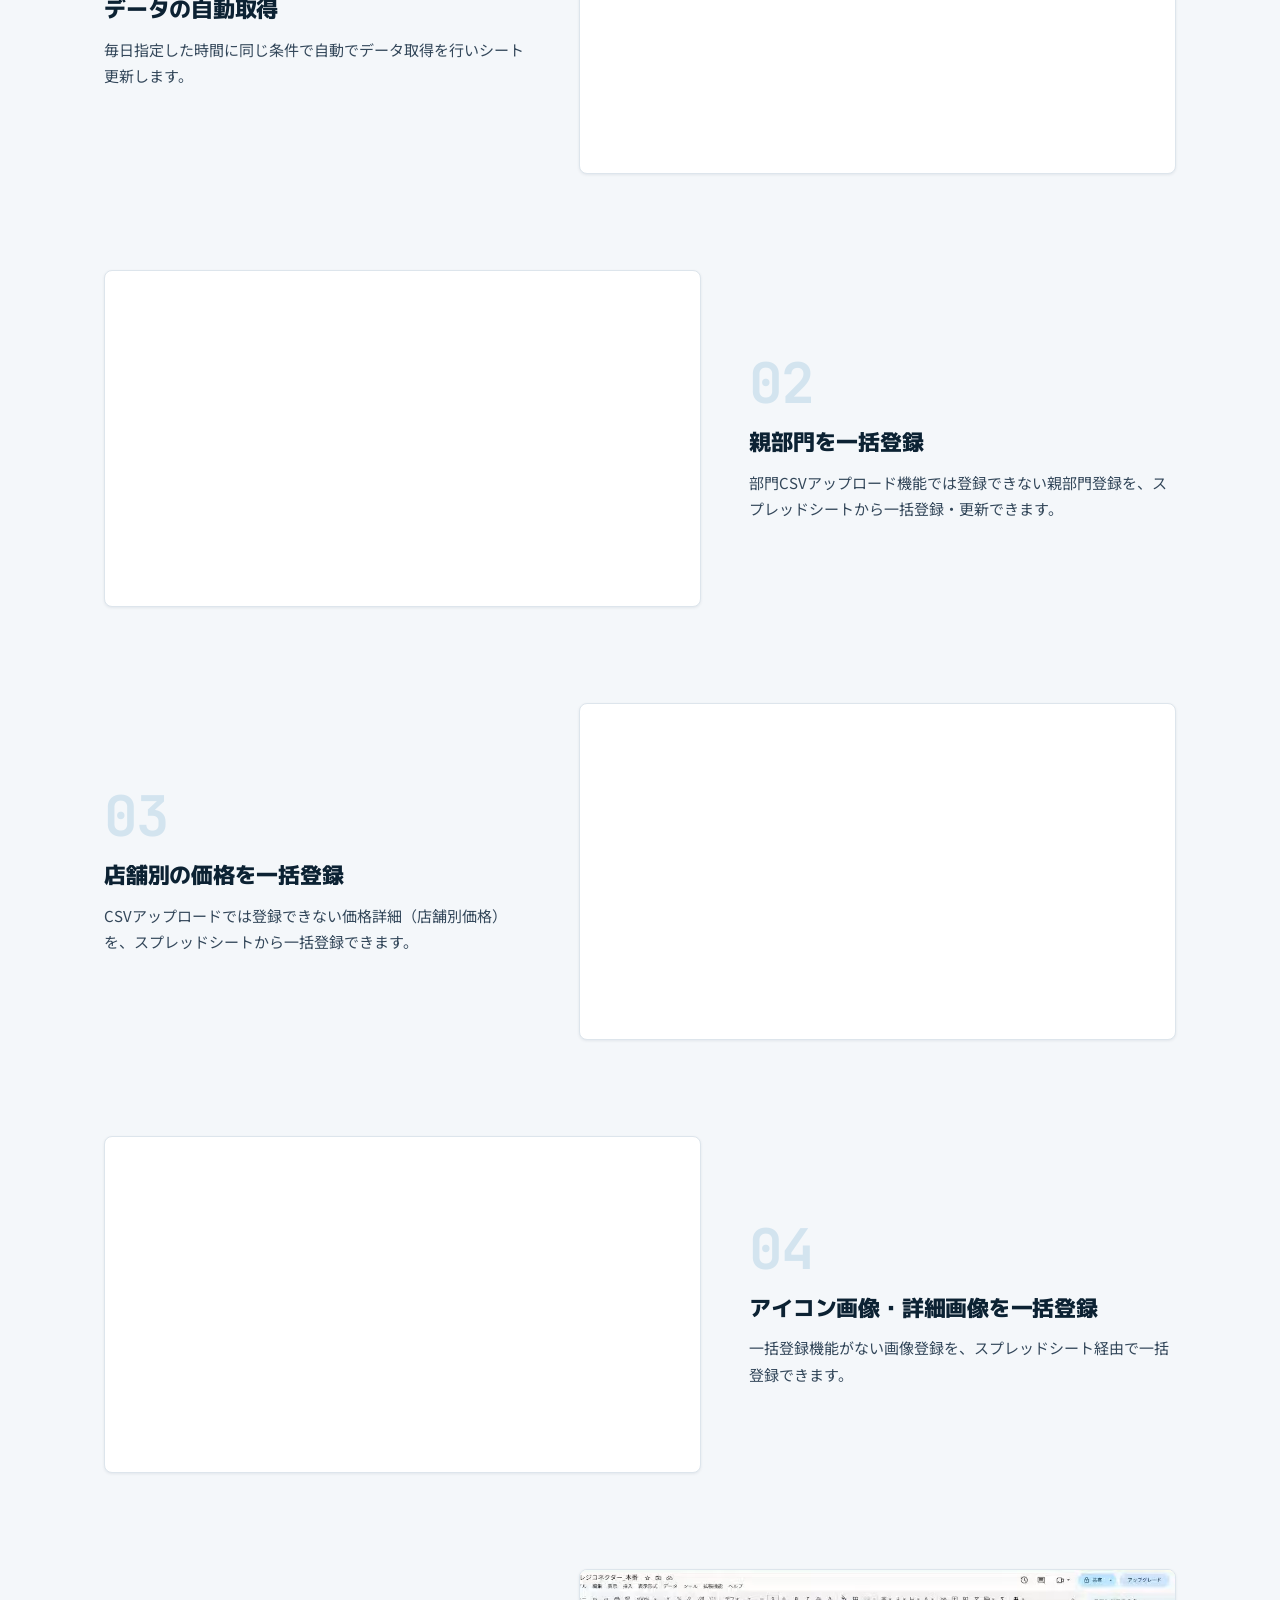
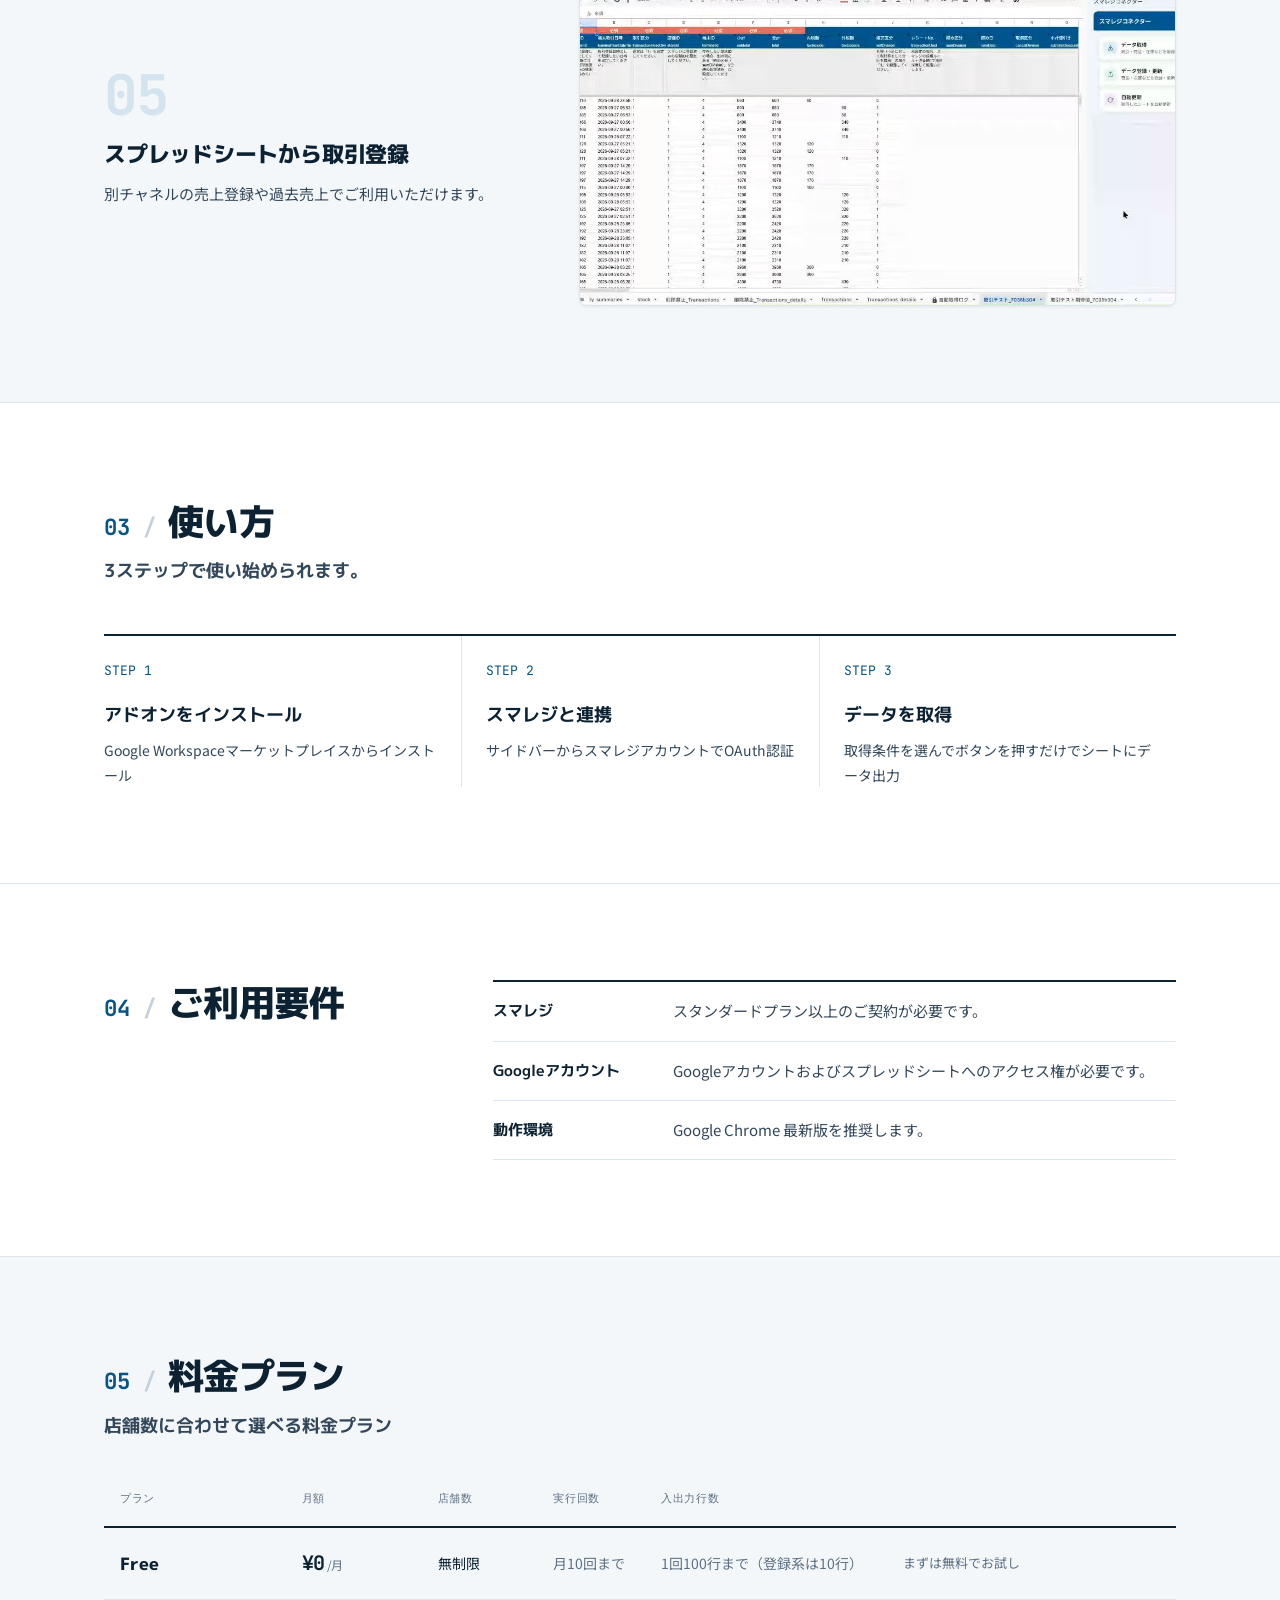
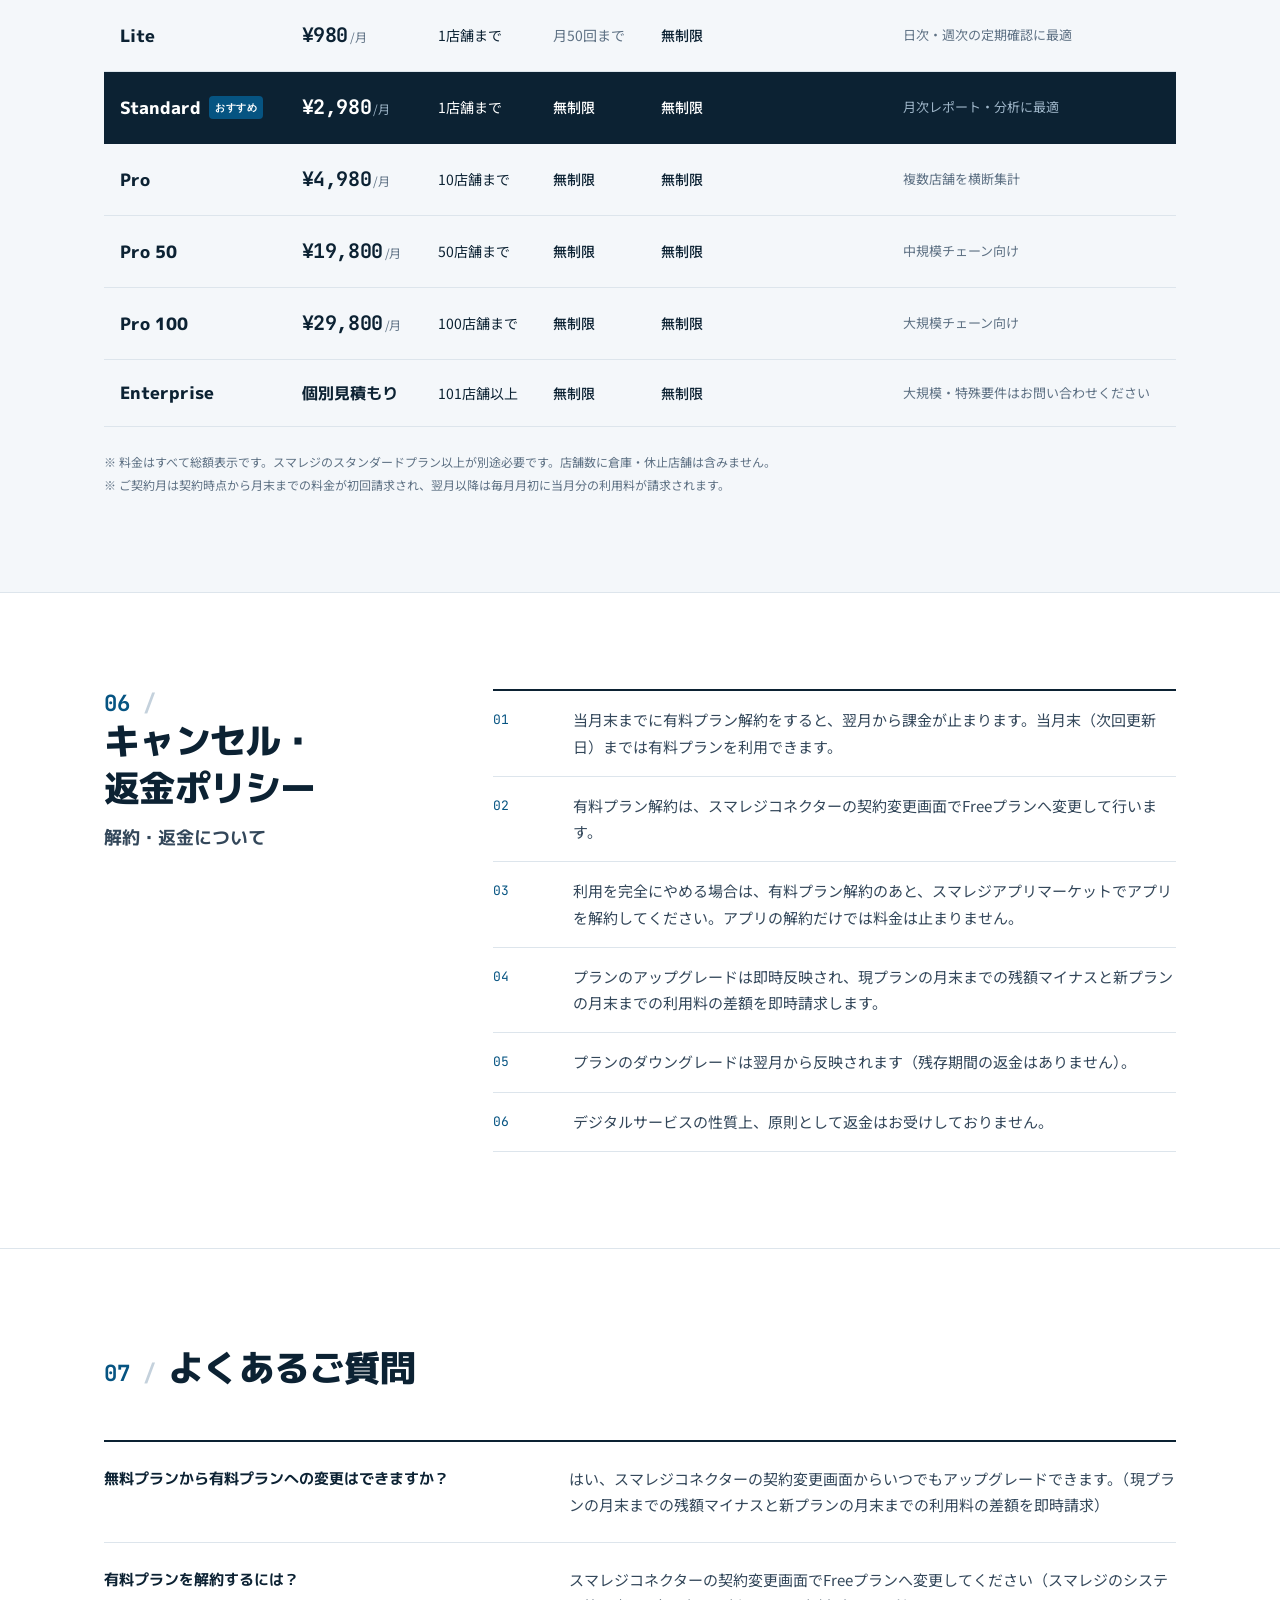
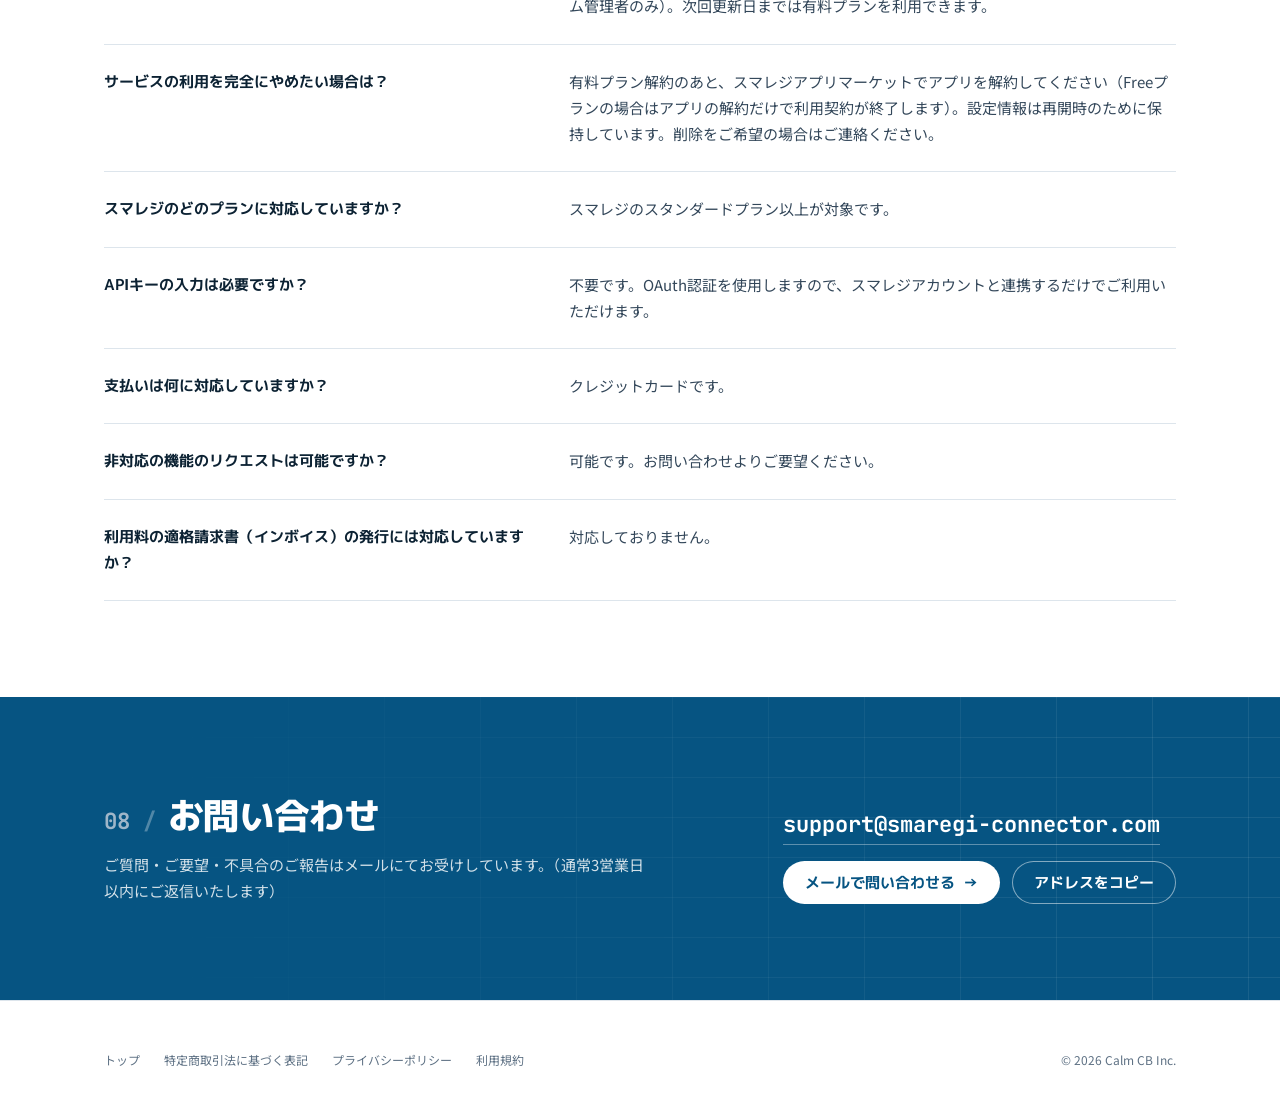
==== commit e874c50e: "FAQ: 利用を完全にやめる場合の Free プランの説明を「利用契約が終了」に Co-Authored-By: Claude Opus 5.5 <noreply@anthropic.com> Cla" ====
--- a/index.html
+++ b/index.html
@@ -410,7 +410,7 @@
     <div class="faq">
       <div class="faq-item"><div class="faq-q">無料プランから有料プランへの変更はできますか？</div><div class="faq-a">はい、スマレジコネクターの契約変更画面からいつでもアップグレードできます。（現プランの月末までの残額マイナスと新プランの月末までの利用料の差額を即時請求）</div></div>
       <div class="faq-item"><div class="faq-q">有料プランを解約するには？</div><div class="faq-a">スマレジコネクターの契約変更画面でFreeプランへ変更してください（スマレジのシステム管理者のみ）。次回更新日までは有料プランを利用できます。</div></div>
-      <div class="faq-item"><div class="faq-q">サービスの利用を完全にやめたい場合は？</div><div class="faq-a">有料プラン解約のあと、スマレジアプリマーケットでアプリを解約してください（Freeプランのみの場合はアプリの解約だけで終了します）。設定情報は再開時のために保持しています。削除をご希望の場合はご連絡ください。</div></div>
+      <div class="faq-item"><div class="faq-q">サービスの利用を完全にやめたい場合は？</div><div class="faq-a">有料プラン解約のあと、スマレジアプリマーケットでアプリを解約してください（Freeプランの場合はアプリの解約だけで利用契約が終了します）。設定情報は再開時のために保持しています。削除をご希望の場合はご連絡ください。</div></div>
       <div class="faq-item"><div class="faq-q">スマレジのどのプランに対応していますか？</div><div class="faq-a">スマレジのスタンダードプラン以上が対象です。</div></div>
       <div class="faq-item"><div class="faq-q">APIキーの入力は必要ですか？</div><div class="faq-a">不要です。OAuth認証を使用しますので、スマレジアカウントと連携するだけでご利用いただけます。</div></div>
       <div class="faq-item"><div class="faq-q">支払いは何に対応していますか？</div><div class="faq-a">クレジットカードです。</div></div>
